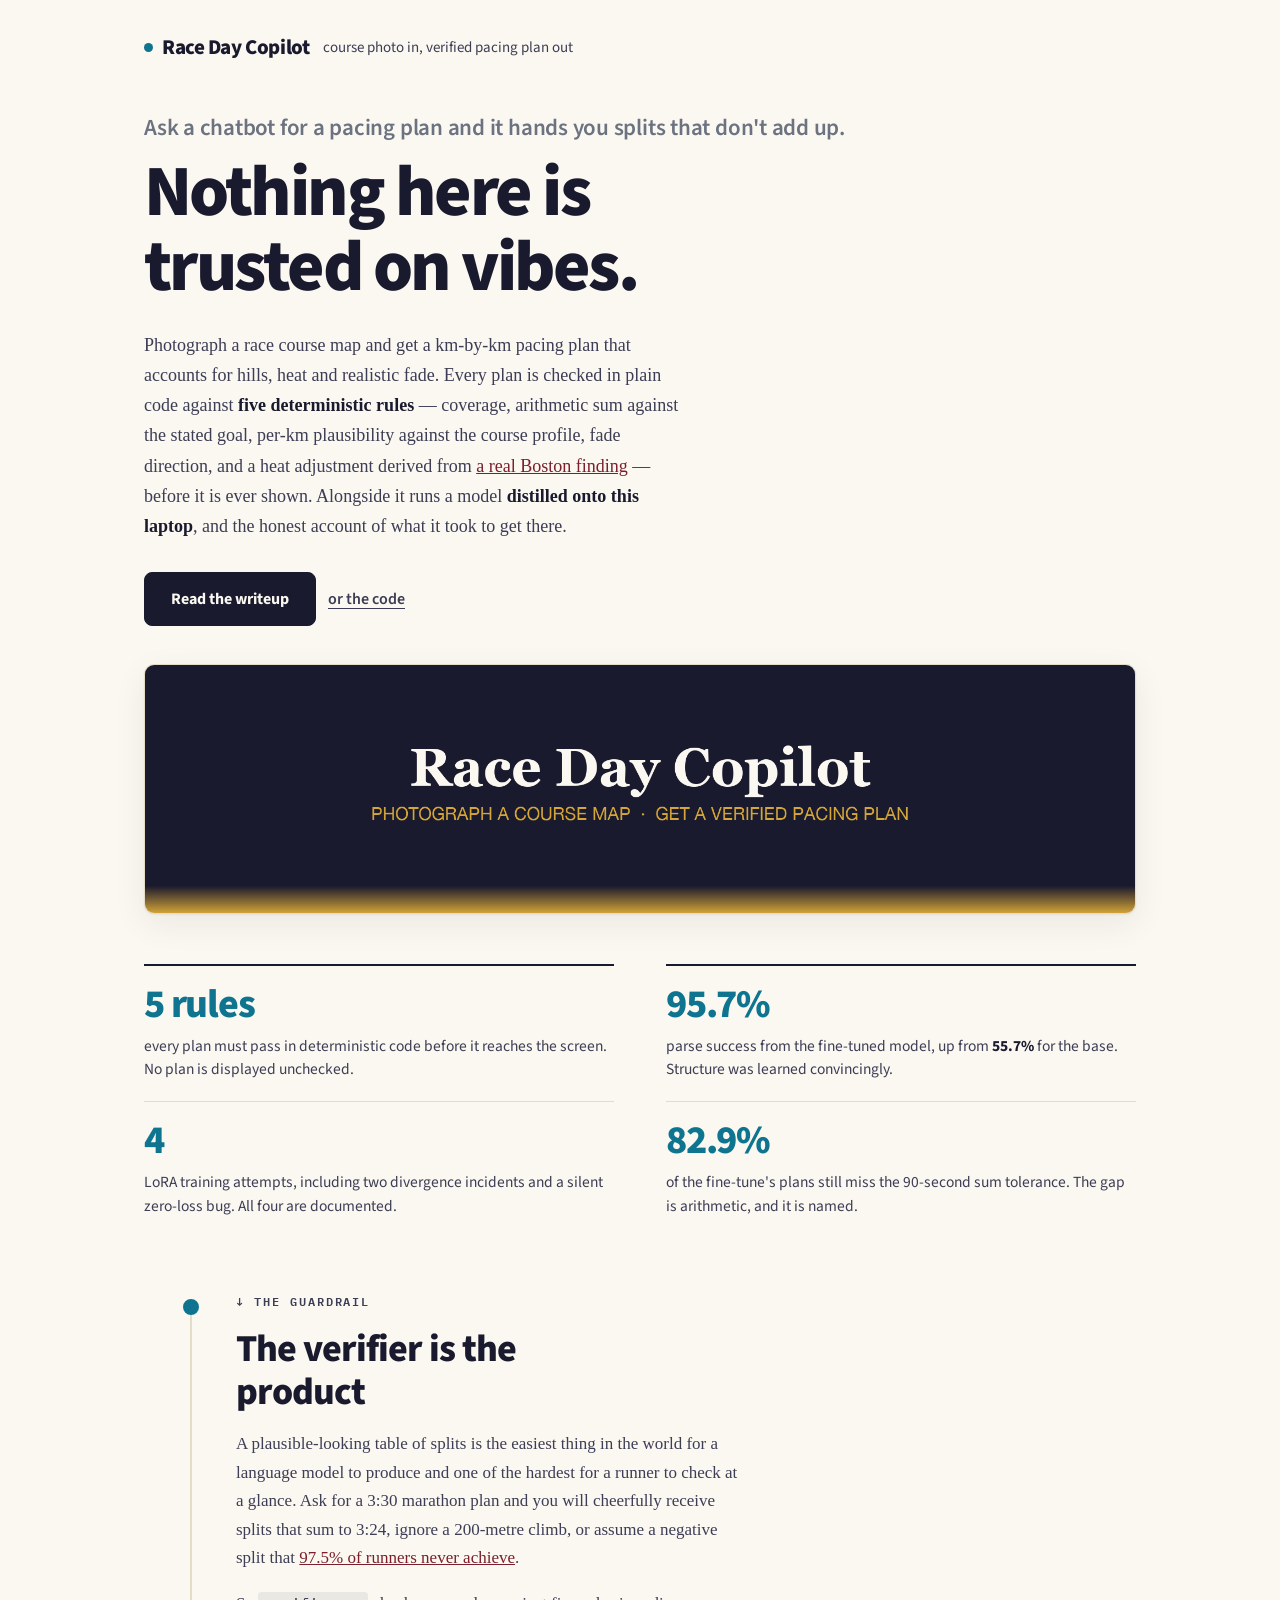
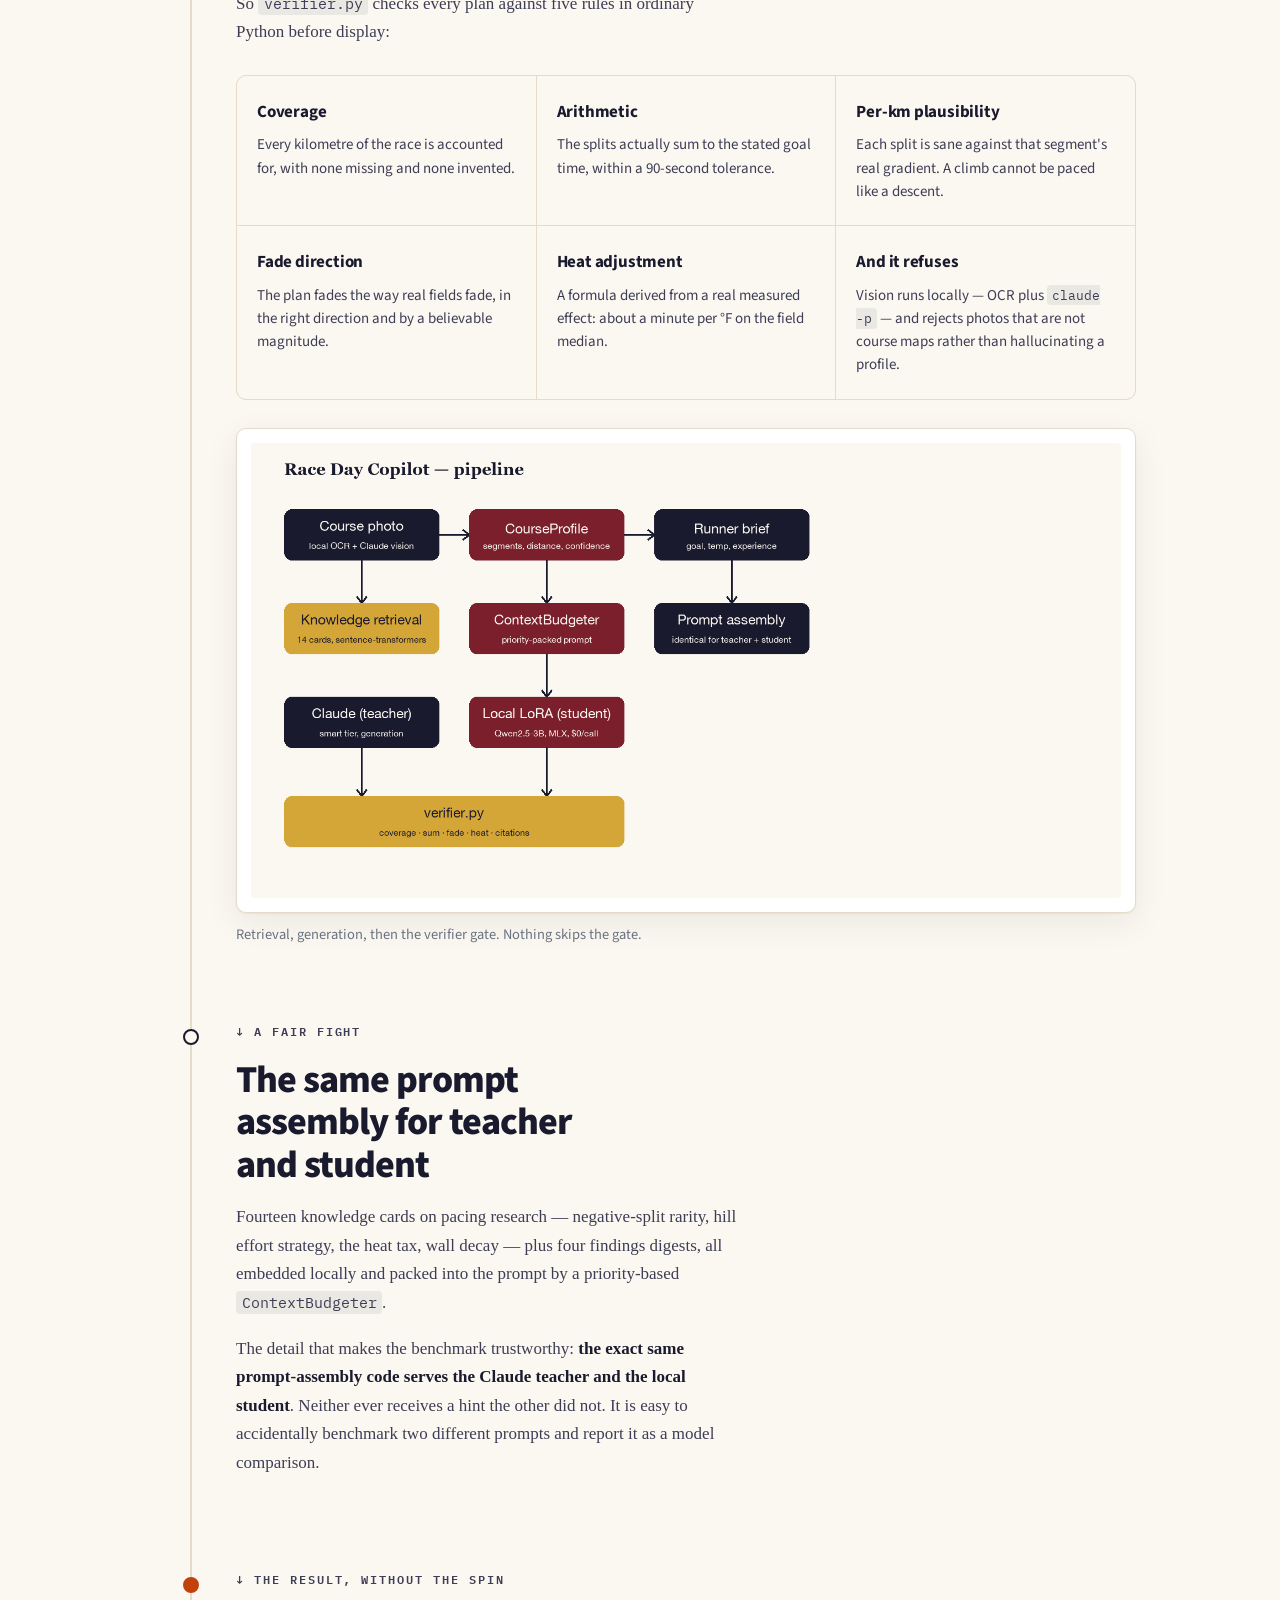
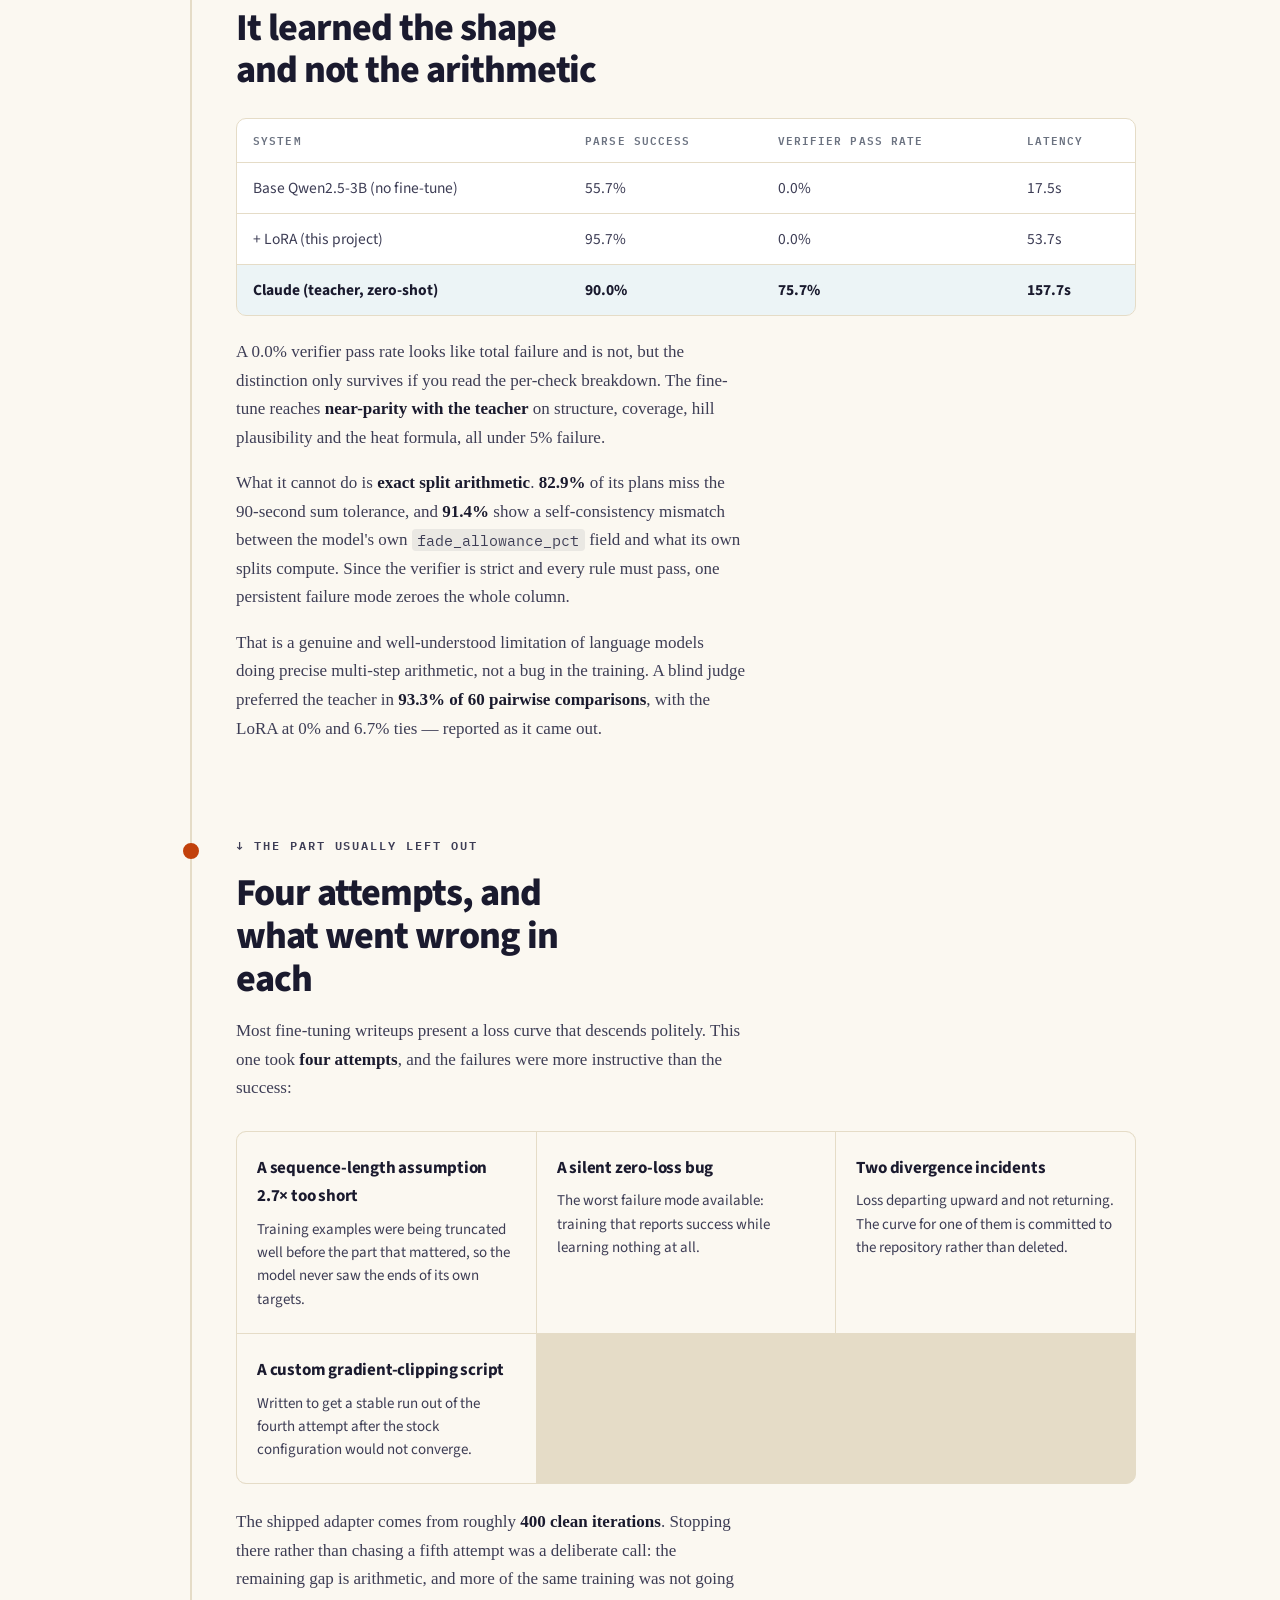
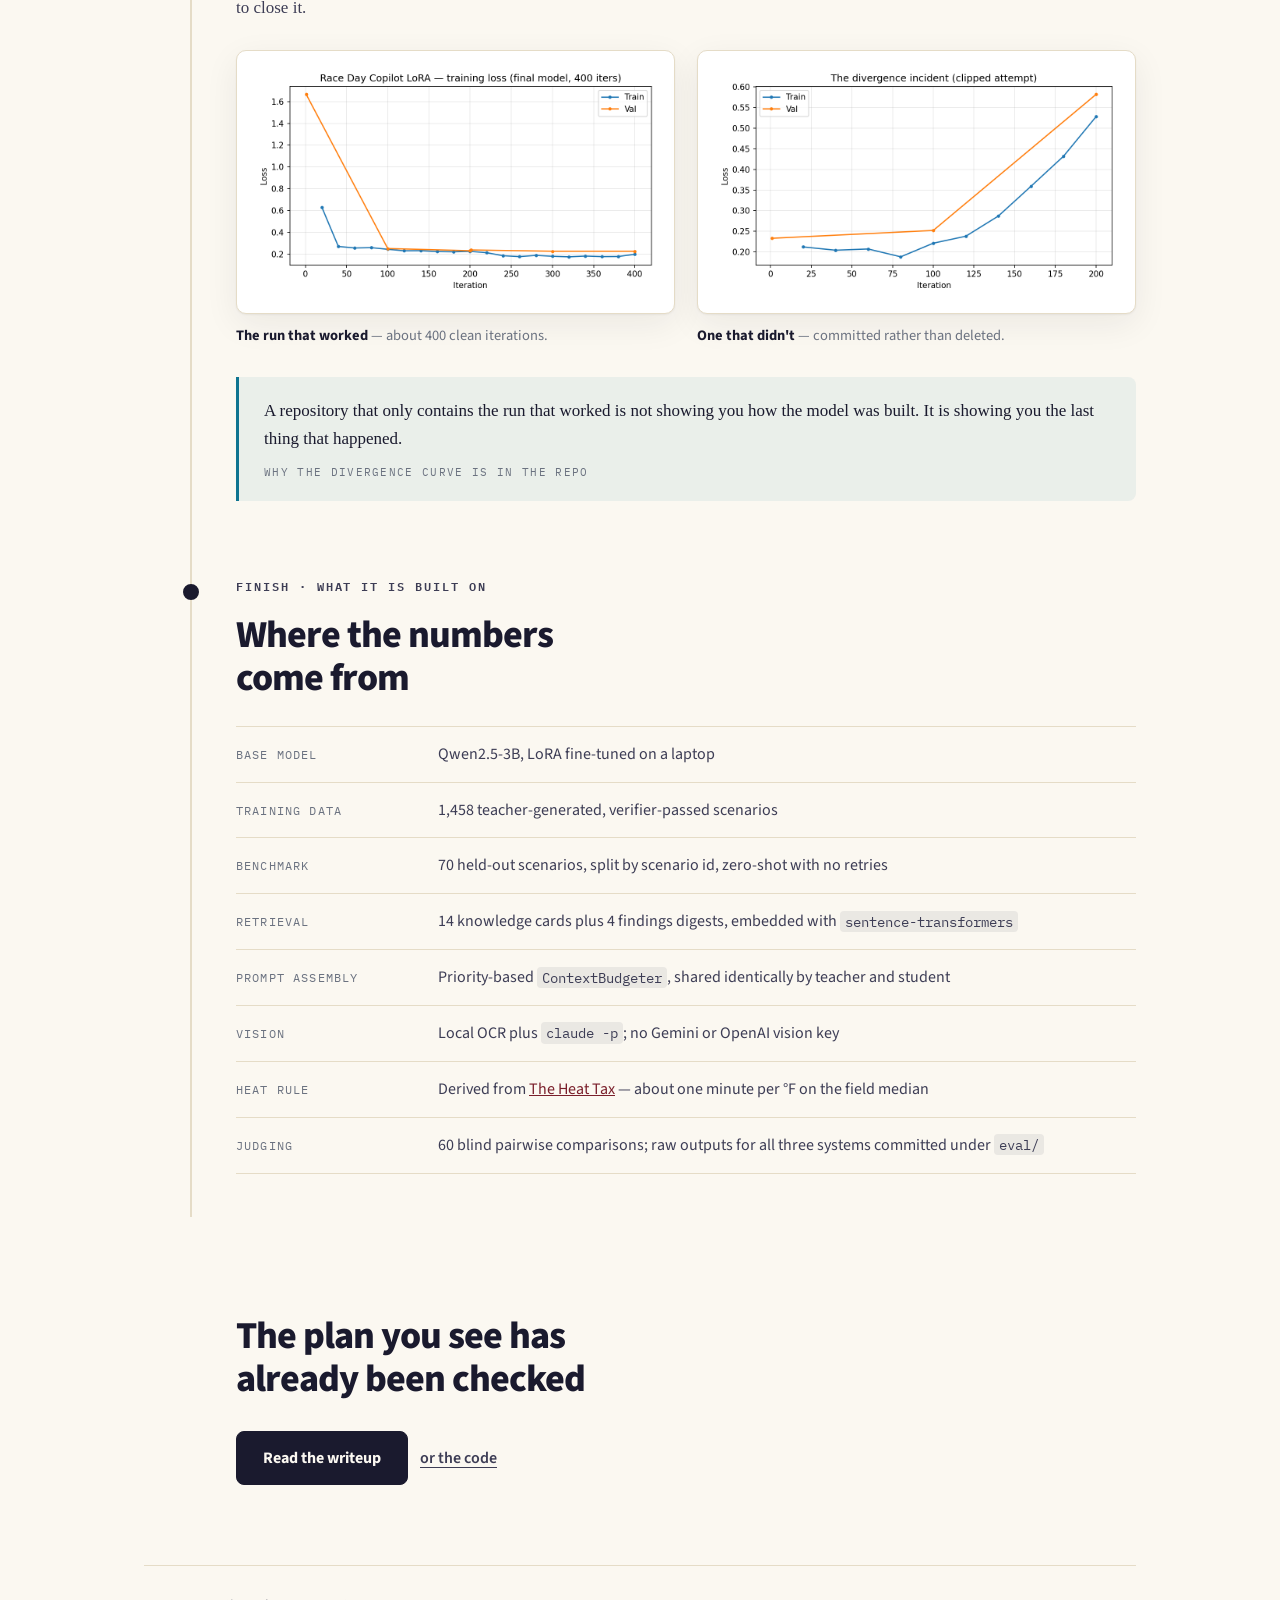
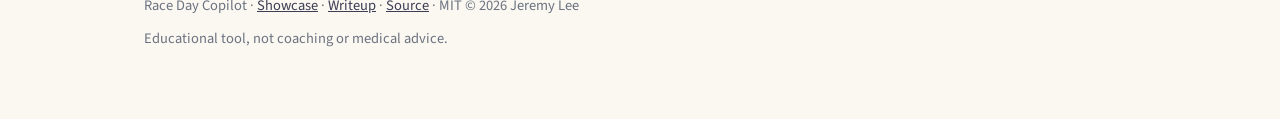
==== overview/index.html @ 54e247e4 "Fix writeup links that browsers download instead of rendering The overview page linked ../writeup.md" ====
<!doctype html>
<html lang="en">
<head>
<meta charset="utf-8" />
<meta name="viewport" content="width=device-width, initial-scale=1, viewport-fit=cover" />
<title>Race Day Copilot — a pacing plan that gets checked before you see it</title>
<meta name="description" content="Photograph a course map, get a verified km-by-km pacing plan. Five deterministic rules check every plan before it is shown. Plus a locally fine-tuned model, and an honest account of the four training attempts it took." />
<meta name="theme-color" content="#FBF8F1" />
<meta property="og:title" content="Race Day Copilot" />
<meta property="og:description" content="Every plan checked in plain code against five rules before display. And the fine-tune that took four attempts and still lost on arithmetic." />
<meta property="og:type" content="article" />
<meta property="og:url" content="https://lyhjeremy.github.io/race-day-copilot/overview/" />
<link rel="preconnect" href="https://fonts.googleapis.com" />
<link rel="preconnect" href="https://fonts.gstatic.com" crossorigin />
<link href="https://fonts.googleapis.com/css2?family=Source+Sans+3:wght@400;600;700;800&family=IBM+Plex+Mono:wght@400;600&display=swap" rel="stylesheet" />
<style>
  :root {
    --paper: #FBF8F1;
    --card: #FFFFFF;
    --plate: #FFFFFF;
    --ink: #1a1a2e;
    --ink2: #3d3d55;
    --muted: #6B7280;
    --rule: #E5DCC7;
    --accent: #0E7490;
    --accent2: #C2410C;
    --link: #7a1f2b;
    --serif: Georgia, 'Iowan Old Style', 'Times New Roman', serif;
    --sans: 'Source Sans 3', -apple-system, system-ui, sans-serif;
    --mono: 'IBM Plex Mono', ui-monospace, 'SF Mono', monospace;
    --shadow: 0 1px 2px rgba(26,26,46,.05), 0 10px 34px rgba(26,26,46,.07);
    --spine:  92px;
    --col:    min(100% - 2.6rem, 62rem);
  }
  @media (prefers-color-scheme: dark) {
    :root {
      --paper: #14141f;
      --card: #1c1c2a;
      --plate: #f7f4ec;
      --ink: #F2EFE6;
      --ink2: #C9C4B6;
      --muted: #918B7D;
      --rule: #33313f;
      --accent: #22D3EE;
      --accent2: #FB923C;
      --link: #E0899A;
      --shadow: 0 1px 2px rgba(0,0,0,.32), 0 10px 34px rgba(0,0,0,.4);
    }
  }

  * { box-sizing: border-box; }
  html { scroll-behavior: smooth; }
  body {
    margin: 0; background: var(--paper); color: var(--ink);
    font-family: var(--serif); font-size: clamp(17px, 0.55rem + 0.6vw, 19.5px);
    line-height: 1.68; -webkit-font-smoothing: antialiased; overflow-x: hidden;
  }
  img { max-width: 100%; height: auto; display: block; }
  a { color: var(--link); }
  :focus-visible { outline: 2px solid var(--accent); outline-offset: 3px; border-radius: 2px; }
  strong { font-weight: 700; color: var(--ink); }
  code { font-family: var(--mono); font-size: .86em;
         background: color-mix(in srgb, var(--ink) 7%, transparent);
         padding: .12em .38em; border-radius: 4px; }
  .wrap { width: var(--col); margin: 0 auto; }

  .eyebrow { font-family: var(--mono); font-weight: 600; font-size: 11.5px;
             letter-spacing: .17em; text-transform: uppercase; color: var(--muted);
             margin: 0 0 14px; }

  .masthead { display: flex; align-items: baseline; gap: 14px; flex-wrap: wrap; padding: 30px 0 0; }
  .logo { font-family: var(--sans); font-weight: 800; font-size: 21px;
          letter-spacing: -.02em; display: flex; align-items: center; gap: 9px; }
  .dot { width: 9px; height: 9px; border-radius: 50%; background: var(--accent); flex: none; }
  .tagline { font-size: 15px; color: var(--ink2); font-family: var(--sans); }

  .hero { padding: 44px 0 54px; }
  .kicker { font-family: var(--sans); font-size: clamp(18px, 2.1vw, 23px); font-weight: 600;
            color: var(--muted); margin: 0 0 8px; letter-spacing: -.01em; }
  .hero h1 { font-family: var(--sans); font-size: clamp(37px, 6vw, 72px); font-weight: 800;
             letter-spacing: -.035em; line-height: 1.04; margin: 0; max-width: 17ch; }
  .hero-sub { margin: 24px 0 0; font-size: 1.06em; color: var(--ink2); max-width: 60ch; }

  .cta-row { display: flex; gap: 12px; flex-wrap: wrap; margin-top: 30px; align-items: center; }
  .btn { display: inline-block; padding: 13px 26px; border-radius: 8px;
         font-family: var(--sans); font-weight: 700; font-size: 16px;
         text-decoration: none; border: 1px solid var(--ink); transition: transform .15s ease; }
  .btn:hover { transform: translateY(-1px); }
  .btn-primary { background: var(--ink); color: var(--paper); }
  .textlink { font-family: var(--sans); font-size: 16px; font-weight: 600; color: var(--ink2);
              text-decoration: underline; text-underline-offset: 4px;
              text-decoration-thickness: 1px; }
  .textlink:hover { color: var(--ink); }

  .claims { display: grid; grid-template-columns: 1fr; gap: 0 52px; margin: 50px 0 0; }
  @media (min-width: 760px) { .claims { grid-template-columns: 1fr 1fr; } }
  .claim { padding: 18px 0 20px; border-top: 1px solid var(--rule); }
  .claim:first-child, .claim:nth-child(2) { border-top: 2px solid var(--ink); }
  @media (max-width: 759px) { .claim:nth-child(2) { border-top: 1px solid var(--rule); } }
  .claim .n { font-family: var(--sans); font-weight: 800; font-size: 40px; line-height: 1.05;
              color: var(--accent); letter-spacing: -.03em; font-variant-numeric: tabular-nums; }
  .claim h3 { margin: 0 0 6px; }
  .claim p { margin: 9px 0 0; font-size: 15.5px; color: var(--ink2); line-height: 1.5;
             font-family: var(--sans); }

  .route { position: relative; padding-bottom: 30px; }
  .route::before { content: ""; position: absolute; left: calc(var(--spine) / 2); top: 8px;
                   bottom: 80px; width: 2px; background: var(--rule); }
  .stop { position: relative; padding: 0 0 76px var(--spine); }
  .stop::before { content: ""; position: absolute; left: calc(var(--spine) / 2 - 7px); top: 7px;
                  width: 16px; height: 16px; border-radius: 50%;
                  background: var(--paper); border: 2px solid var(--ink); box-sizing: border-box; }
  .stop--key::before { background: var(--accent); border-color: var(--accent); }
  .stop--warn::before { background: var(--accent2); border-color: var(--accent2); }
  .stop--end::before { background: var(--ink); }

  h2 { font-family: var(--sans); font-size: clamp(27px, 3.7vw, 38px); font-weight: 800;
       letter-spacing: -.027em; line-height: 1.13; margin: 12px 0 16px; max-width: 19ch; }
  h3 { font-family: var(--sans); font-size: 17px; font-weight: 700; margin: 0 0 7px;
       letter-spacing: -.012em; }
  .stop p { margin: 0 0 17px; max-width: 60ch; color: var(--ink2); }

  .bignum { font-family: var(--sans); font-weight: 800; font-size: clamp(74px, 10vw, 128px);
            line-height: .86; letter-spacing: -.05em; margin: 6px 0 4px; color: var(--accent);
            font-variant-numeric: tabular-nums; }
  .bignum-note { font-family: var(--sans); font-size: 16px; color: var(--muted); margin: 0 0 20px; }

  /* A white-background chart would glow in dark mode; the plate makes it read
     as a deliberately printed page instead. */
  figure { margin: 28px 0 0; }
  .plate { background: var(--plate); border: 1px solid var(--rule); border-radius: 10px;
           padding: 14px; box-shadow: var(--shadow); overflow: hidden; }
  .plate img { border-radius: 4px; }
  .plate--flush { padding: 0; }
  .shot { border-radius: 10px; border: 1px solid var(--rule); box-shadow: var(--shadow);
          overflow: hidden; background: var(--card); }
  /* min() so the cap never exceeds the column on a phone */
  .shot--narrow { max-width: min(430px, 100%); }
  figcaption { margin-top: 11px; font-family: var(--sans); font-size: 14.5px;
               color: var(--muted); line-height: 1.5; }
  .panels { display: grid; grid-template-columns: repeat(auto-fit, minmax(258px, 1fr));
            gap: 22px; margin-top: 28px; }
  .panels figure { margin: 0; }

  .pull { margin: 30px 0 0; padding: 20px 25px; border-left: 3px solid var(--accent);
          background: color-mix(in srgb, var(--accent) 7%, transparent);
          border-radius: 0 8px 8px 0; }
  .pull p { margin: 0 0 9px; color: var(--ink); max-width: none; }
  .pull p:last-of-type { margin: 0; }
  .pull .who { font-family: var(--mono); font-size: 11px; letter-spacing: .12em;
               text-transform: uppercase; color: var(--muted); display: block; margin-top: 9px; }

  .grid { display: grid; grid-template-columns: repeat(auto-fit, minmax(238px, 1fr));
          gap: 1px; margin-top: 28px; background: var(--rule);
          border: 1px solid var(--rule); border-radius: 10px; overflow: hidden; }
  .cell { background: var(--paper); padding: 22px 20px; }
  .cell p { font-size: 15px; margin: 0; color: var(--ink2); max-width: none;
            line-height: 1.55; font-family: var(--sans); }

  /* results tables: scroll inside their own box, never the page */
  .tablewrap { margin-top: 26px; overflow-x: auto; border: 1px solid var(--rule);
               border-radius: 10px; background: var(--card); }
  table { border-collapse: collapse; width: 100%; min-width: 480px;
          font-family: var(--sans); font-size: 15.5px; }
  th, td { padding: 12px 16px; text-align: left; border-bottom: 1px solid var(--rule); }
  th { font-family: var(--mono); font-size: 11px; letter-spacing: .1em;
       text-transform: uppercase; color: var(--muted); font-weight: 600; }
  td { color: var(--ink2); font-variant-numeric: tabular-nums; }
  tr:last-child td { border-bottom: 0; }
  .win td { color: var(--ink); font-weight: 700;
            background: color-mix(in srgb, var(--accent) 8%, transparent); }

  /* real terminal output, quoted verbatim */
  .term { margin-top: 26px; background: #14141f; color: #e6e3da; border-radius: 10px;
          padding: 18px 20px; overflow-x: auto; box-shadow: var(--shadow);
          border: 1px solid #2a2a3a; }
  .term pre { margin: 0; font-family: var(--mono); font-size: 13px; line-height: 1.62;
              white-space: pre; }
  .term .c { color: #9aa08f; }
  .term .g { color: #7fd18f; }
  .term .y { color: #E3BC5E; }

  .specs { margin-top: 26px; border-top: 1px solid var(--rule); }
  .spec { display: grid; grid-template-columns: 1fr; gap: 2px;
          padding: 14px 0; border-bottom: 1px solid var(--rule); }
  @media (min-width: 700px) { .spec { grid-template-columns: 178px 1fr; gap: 24px; } }
  .spec dt { font-family: var(--mono); font-size: 11.5px; letter-spacing: .1em;
             text-transform: uppercase; color: var(--muted); padding-top: 4px; }
  .spec dd { margin: 0; font-size: 16px; color: var(--ink2); font-family: var(--sans); }

  .close { padding: 6px 0 80px var(--spine); position: relative; }
  .close h2 { max-width: 20ch; }
  footer { border-top: 1px solid var(--rule); padding: 28px 0 60px;
           font-family: var(--sans); font-size: 14.5px; color: var(--muted); }
  footer a { color: var(--ink2); }
  footer p { margin: 0 0 8px; }

  @media (max-width: 640px) {
    :root { --spine: 38px; }
    .hero { padding: 36px 0 46px; }
    .stop { padding-bottom: 58px; }
    .plate { padding: 9px; }
    .term { padding: 14px 14px; }
    .term pre { font-size: 11.5px; }
  }
  @media (prefers-reduced-motion: reduce) {
    html { scroll-behavior: auto; }
    .btn { transition: none; }
  }

</style>
</head>
<body>
<div class="wrap">
  <header class="masthead">
    <div class="logo"><span class="dot" aria-hidden="true"></span>Race Day Copilot</div>
    <div class="tagline">course photo in, verified pacing plan out</div>
  </header>

  <section class="hero">
    <p class="kicker">Ask a chatbot for a pacing plan and it hands you splits that don't add up.</p>
    <h1>Nothing here is trusted on vibes.</h1>

    <p class="hero-sub">
      Photograph a race course map and get a km-by-km pacing plan that accounts for
      hills, heat and realistic fade. Every plan is checked in plain code against
      <strong>five deterministic rules</strong> — coverage, arithmetic sum against
      the stated goal, per-km plausibility against the course profile, fade
      direction, and a heat adjustment derived from
      <a href="https://lyhjeremy.github.io/marathon-heat-tax/">a real Boston finding</a> —
      before it is ever shown. Alongside it runs a model
      <strong>distilled onto this laptop</strong>, and the honest account of what
      it took to get there.
    </p>

    <div class="cta-row">
      <a class="btn btn-primary" href="https://github.com/lyhjeremy/race-day-copilot/blob/main/writeup.md">Read the writeup</a>
      <a class="textlink" href="https://github.com/lyhjeremy/race-day-copilot">or the code</a>
    </div>

    <figure style="margin-top:38px">
      <img class="shot" src="../assets/banner.png"
        alt="Race Day Copilot banner artwork." />
    </figure>

    <div class="claims">
      <div class="claim">
        <div class="n">5 rules</div>
        <p>every plan must pass in deterministic code before it reaches the
           screen. No plan is displayed unchecked.</p>
      </div>
      <div class="claim">
        <div class="n">95.7%</div>
        <p>parse success from the fine-tuned model, up from <strong>55.7%</strong>
           for the base. Structure was learned convincingly.</p>
      </div>
      <div class="claim">
        <div class="n">4</div>
        <p>LoRA training attempts, including two divergence incidents and a silent
           zero-loss bug. All four are documented.</p>
      </div>
      <div class="claim">
        <div class="n">82.9%</div>
        <p>of the fine-tune's plans still miss the 90-second sum tolerance. The
           gap is arithmetic, and it is named.</p>
      </div>
    </div>
  </section>
</div>

<div class="wrap">
<div class="route">

  <section class="stop stop--key">
    <p class="eyebrow">↓ the guardrail</p>
    <h2>The verifier is the product</h2>
    <p>
      A plausible-looking table of splits is the easiest thing in the world for a
      language model to produce and one of the hardest for a runner to check at a
      glance. Ask for a 3:30 marathon plan and you will cheerfully receive splits
      that sum to 3:24, ignore a 200-metre climb, or assume a negative split that
      <a href="https://lyhjeremy.github.io/marathon-negative-split-myth/">97.5% of runners never achieve</a>.
    </p>
    <p>
      So <code>verifier.py</code> checks every plan against five rules in ordinary
      Python before display:
    </p>
    <div class="grid">
      <div class="cell">
        <h3>Coverage</h3>
        <p>Every kilometre of the race is accounted for, with none missing and none
           invented.</p>
      </div>
      <div class="cell">
        <h3>Arithmetic</h3>
        <p>The splits actually sum to the stated goal time, within a 90-second
           tolerance.</p>
      </div>
      <div class="cell">
        <h3>Per-km plausibility</h3>
        <p>Each split is sane against that segment's real gradient. A climb cannot
           be paced like a descent.</p>
      </div>
      <div class="cell">
        <h3>Fade direction</h3>
        <p>The plan fades the way real fields fade, in the right direction and by a
           believable magnitude.</p>
      </div>
      <div class="cell">
        <h3>Heat adjustment</h3>
        <p>A formula derived from a real measured effect: about a minute per °F on
           the field median.</p>
      </div>
      <div class="cell">
        <h3>And it refuses</h3>
        <p>Vision runs locally — OCR plus <code>claude -p</code> — and rejects
           photos that are not course maps rather than hallucinating a profile.</p>
      </div>
    </div>
    <figure>
      <div class="plate">
        <img src="../assets/architecture.png" loading="lazy"
          alt="Race Day Copilot pipeline diagram: course photo into local OCR and structured extraction, then retrieval over knowledge cards with a context budgeter, then generation, then the five-rule verifier before display." />
      </div>
      <figcaption>Retrieval, generation, then the verifier gate. Nothing skips the gate.</figcaption>
    </figure>
  </section>

  <section class="stop">
    <p class="eyebrow">↓ a fair fight</p>
    <h2>The same prompt assembly for teacher and student</h2>
    <p>
      Fourteen knowledge cards on pacing research — negative-split rarity, hill
      effort strategy, the heat tax, wall decay — plus four findings digests, all
      embedded locally and packed into the prompt by a priority-based
      <code>ContextBudgeter</code>.
    </p>
    <p>
      The detail that makes the benchmark trustworthy: <strong>the exact same
      prompt-assembly code serves the Claude teacher and the local student</strong>.
      Neither ever receives a hint the other did not. It is easy to accidentally
      benchmark two different prompts and report it as a model comparison.
    </p>
  </section>

  <section class="stop stop--warn">
    <p class="eyebrow">↓ the result, without the spin</p>
    <h2>It learned the shape and not the arithmetic</h2>
    <div class="tablewrap">
      <table>
        <thead>
          <tr><th>System</th><th>Parse success</th><th>Verifier pass rate</th><th>Latency</th></tr>
        </thead>
        <tbody>
          <tr><td>Base Qwen2.5-3B (no fine-tune)</td><td>55.7%</td><td>0.0%</td><td>17.5s</td></tr>
          <tr><td>+ LoRA (this project)</td><td>95.7%</td><td>0.0%</td><td>53.7s</td></tr>
          <tr class="win"><td>Claude (teacher, zero-shot)</td><td>90.0%</td><td>75.7%</td><td>157.7s</td></tr>
        </tbody>
      </table>
    </div>
    <p style="margin-top:22px">
      A 0.0% verifier pass rate looks like total failure and is not, but the
      distinction only survives if you read the per-check breakdown. The fine-tune
      reaches <strong>near-parity with the teacher</strong> on structure, coverage,
      hill plausibility and the heat formula, all under 5% failure.
    </p>
    <p>
      What it cannot do is <strong>exact split arithmetic</strong>.
      <strong>82.9%</strong> of its plans miss the 90-second sum tolerance, and
      <strong>91.4%</strong> show a self-consistency mismatch between the model's
      own <code>fade_allowance_pct</code> field and what its own splits compute.
      Since the verifier is strict and every rule must pass, one persistent failure
      mode zeroes the whole column.
    </p>
    <p>
      That is a genuine and well-understood limitation of language models doing
      precise multi-step arithmetic, not a bug in the training. A blind judge
      preferred the teacher in <strong>93.3% of 60 pairwise comparisons</strong>,
      with the LoRA at 0% and 6.7% ties — reported as it came out.
    </p>
  </section>

  <section class="stop stop--warn">
    <p class="eyebrow">↓ the part usually left out</p>
    <h2>Four attempts, and what went wrong in each</h2>
    <p>
      Most fine-tuning writeups present a loss curve that descends politely. This
      one took <strong>four attempts</strong>, and the failures were more
      instructive than the success:
    </p>
    <div class="grid">
      <div class="cell">
        <h3>A sequence-length assumption 2.7× too short</h3>
        <p>Training examples were being truncated well before the part that
           mattered, so the model never saw the ends of its own targets.</p>
      </div>
      <div class="cell">
        <h3>A silent zero-loss bug</h3>
        <p>The worst failure mode available: training that reports success while
           learning nothing at all.</p>
      </div>
      <div class="cell">
        <h3>Two divergence incidents</h3>
        <p>Loss departing upward and not returning. The curve for one of them is
           committed to the repository rather than deleted.</p>
      </div>
      <div class="cell">
        <h3>A custom gradient-clipping script</h3>
        <p>Written to get a stable run out of the fourth attempt after the stock
           configuration would not converge.</p>
      </div>
    </div>
    <p style="margin-top:24px">
      The shipped adapter comes from roughly <strong>400 clean iterations</strong>.
      Stopping there rather than chasing a fifth attempt was a deliberate call: the
      remaining gap is arithmetic, and more of the same training was not going to
      close it.
    </p>
    <div class="panels">
      <figure>
        <div class="plate">
          <img src="../eval/loss_curve.png" loading="lazy"
            alt="Training loss curve for the successful fourth LoRA attempt, descending and stabilising over roughly 400 iterations." />
        </div>
        <figcaption><strong>The run that worked</strong> — about 400 clean iterations.</figcaption>
      </figure>
      <figure>
        <div class="plate">
          <img src="../eval/loss_curve_divergence_incident.png" loading="lazy"
            alt="Loss curve from a divergence incident, showing training loss climbing away instead of converging." />
        </div>
        <figcaption><strong>One that didn't</strong> — committed rather than deleted.</figcaption>
      </figure>
    </div>
    <div class="pull">
      <p>A repository that only contains the run that worked is not showing you how
         the model was built. It is showing you the last thing that happened.</p>
      <span class="who">Why the divergence curve is in the repo</span>
    </div>
  </section>

  <section class="stop stop--end">
    <p class="eyebrow">Finish · what it is built on</p>
    <h2>Where the numbers come from</h2>
    <dl class="specs">
      <div class="spec"><dt>Base model</dt><dd>Qwen2.5-3B, LoRA fine-tuned on a laptop</dd></div>
      <div class="spec"><dt>Training data</dt><dd>1,458 teacher-generated, verifier-passed scenarios</dd></div>
      <div class="spec"><dt>Benchmark</dt><dd>70 held-out scenarios, split by scenario id, zero-shot with no retries</dd></div>
      <div class="spec"><dt>Retrieval</dt><dd>14 knowledge cards plus 4 findings digests, embedded with <code>sentence-transformers</code></dd></div>
      <div class="spec"><dt>Prompt assembly</dt><dd>Priority-based <code>ContextBudgeter</code>, shared identically by teacher and student</dd></div>
      <div class="spec"><dt>Vision</dt><dd>Local OCR plus <code>claude -p</code>; no Gemini or OpenAI vision key</dd></div>
      <div class="spec"><dt>Heat rule</dt><dd>Derived from <a href="https://lyhjeremy.github.io/marathon-heat-tax/">The Heat Tax</a> — about one minute per °F on the field median</dd></div>
      <div class="spec"><dt>Judging</dt><dd>60 blind pairwise comparisons; raw outputs for all three systems committed under <code>eval/</code></dd></div>
    </dl>
  </section>

</div>
</div>

<div class="wrap">
  <section class="close">
    <h2>The plan you see has already been checked</h2>
    <div class="cta-row">
      <a class="btn btn-primary" href="https://github.com/lyhjeremy/race-day-copilot/blob/main/writeup.md">Read the writeup</a>
      <a class="textlink" href="https://github.com/lyhjeremy/race-day-copilot">or the code</a>
    </div>
  </section>

  <footer>
    <p>
      Race Day Copilot ·
      <a href="../">Showcase</a> ·
      <a href="https://github.com/lyhjeremy/race-day-copilot/blob/main/writeup.md">Writeup</a> ·
      <a href="https://github.com/lyhjeremy/race-day-copilot">Source</a> ·
      MIT © 2026 Jeremy Lee
    </p>
    <p>Educational tool, not coaching or medical advice.</p>
  </footer>
</div>
</body>
</html>
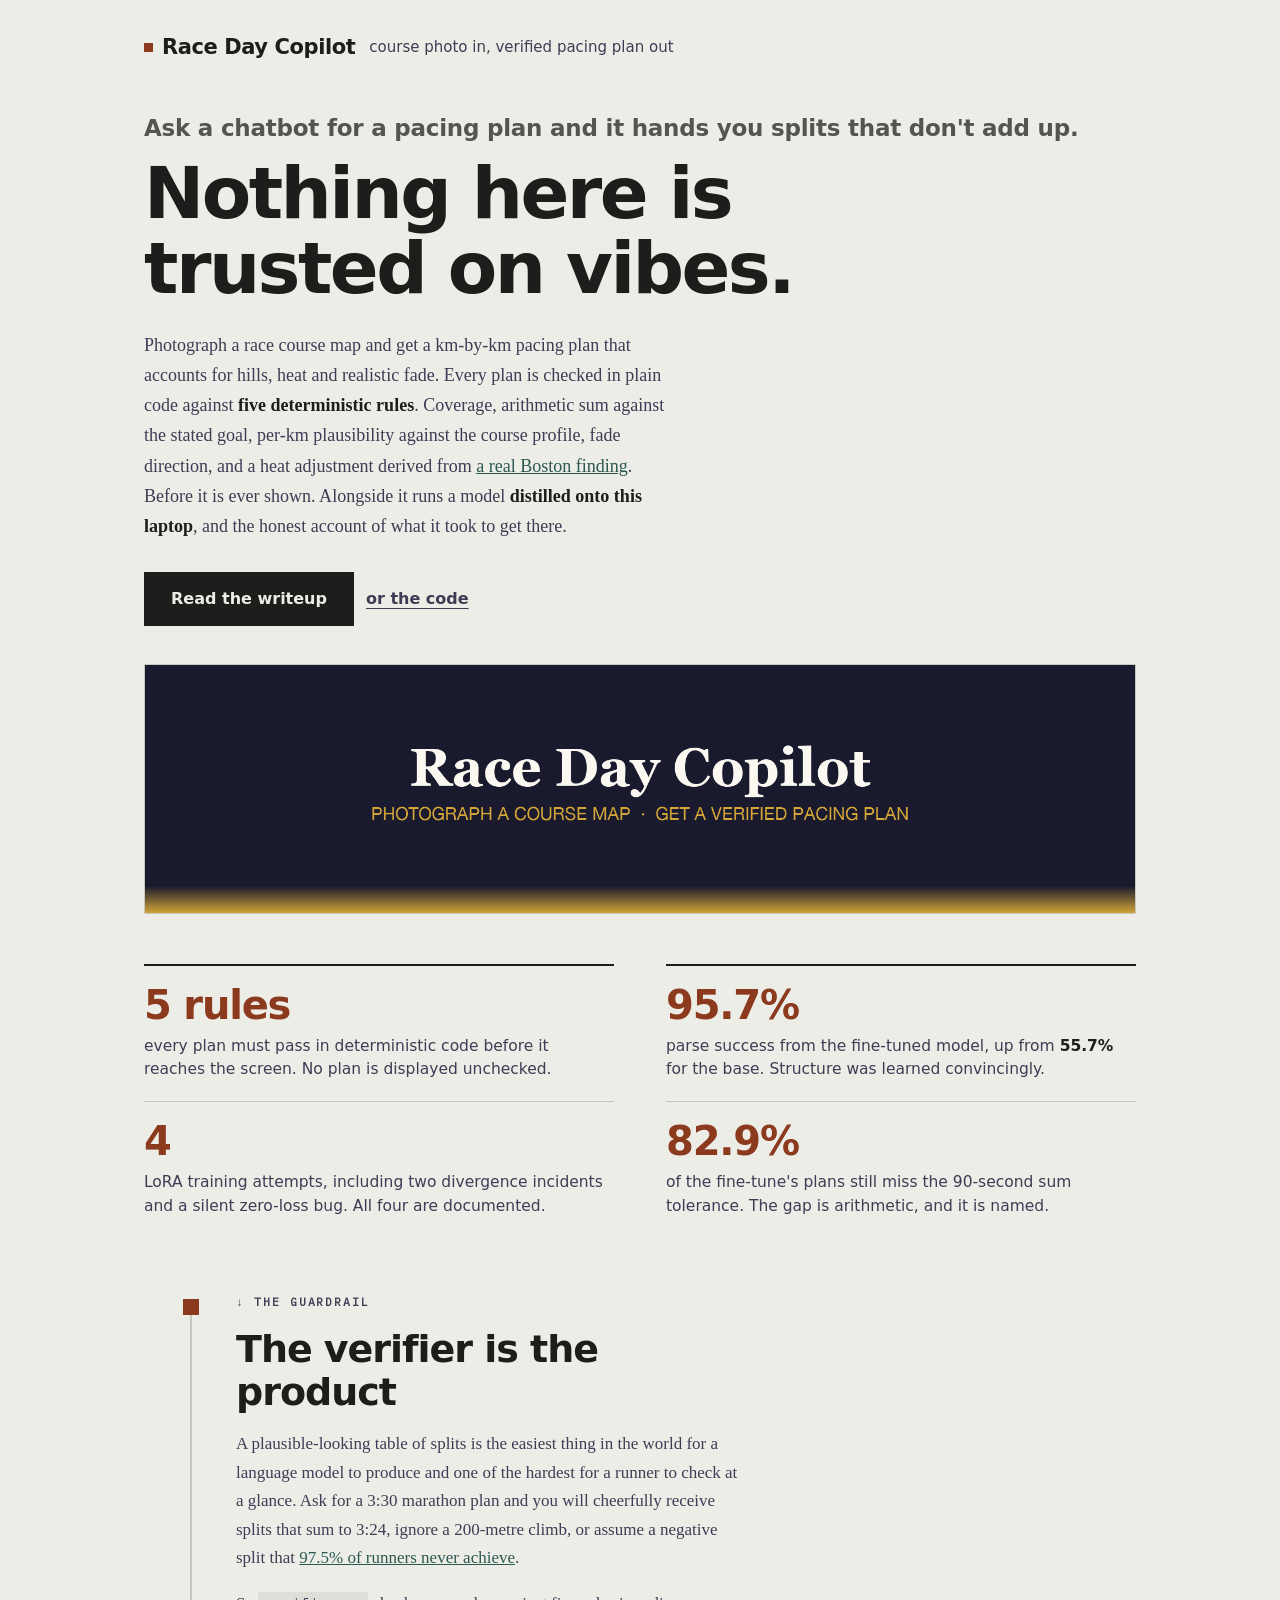
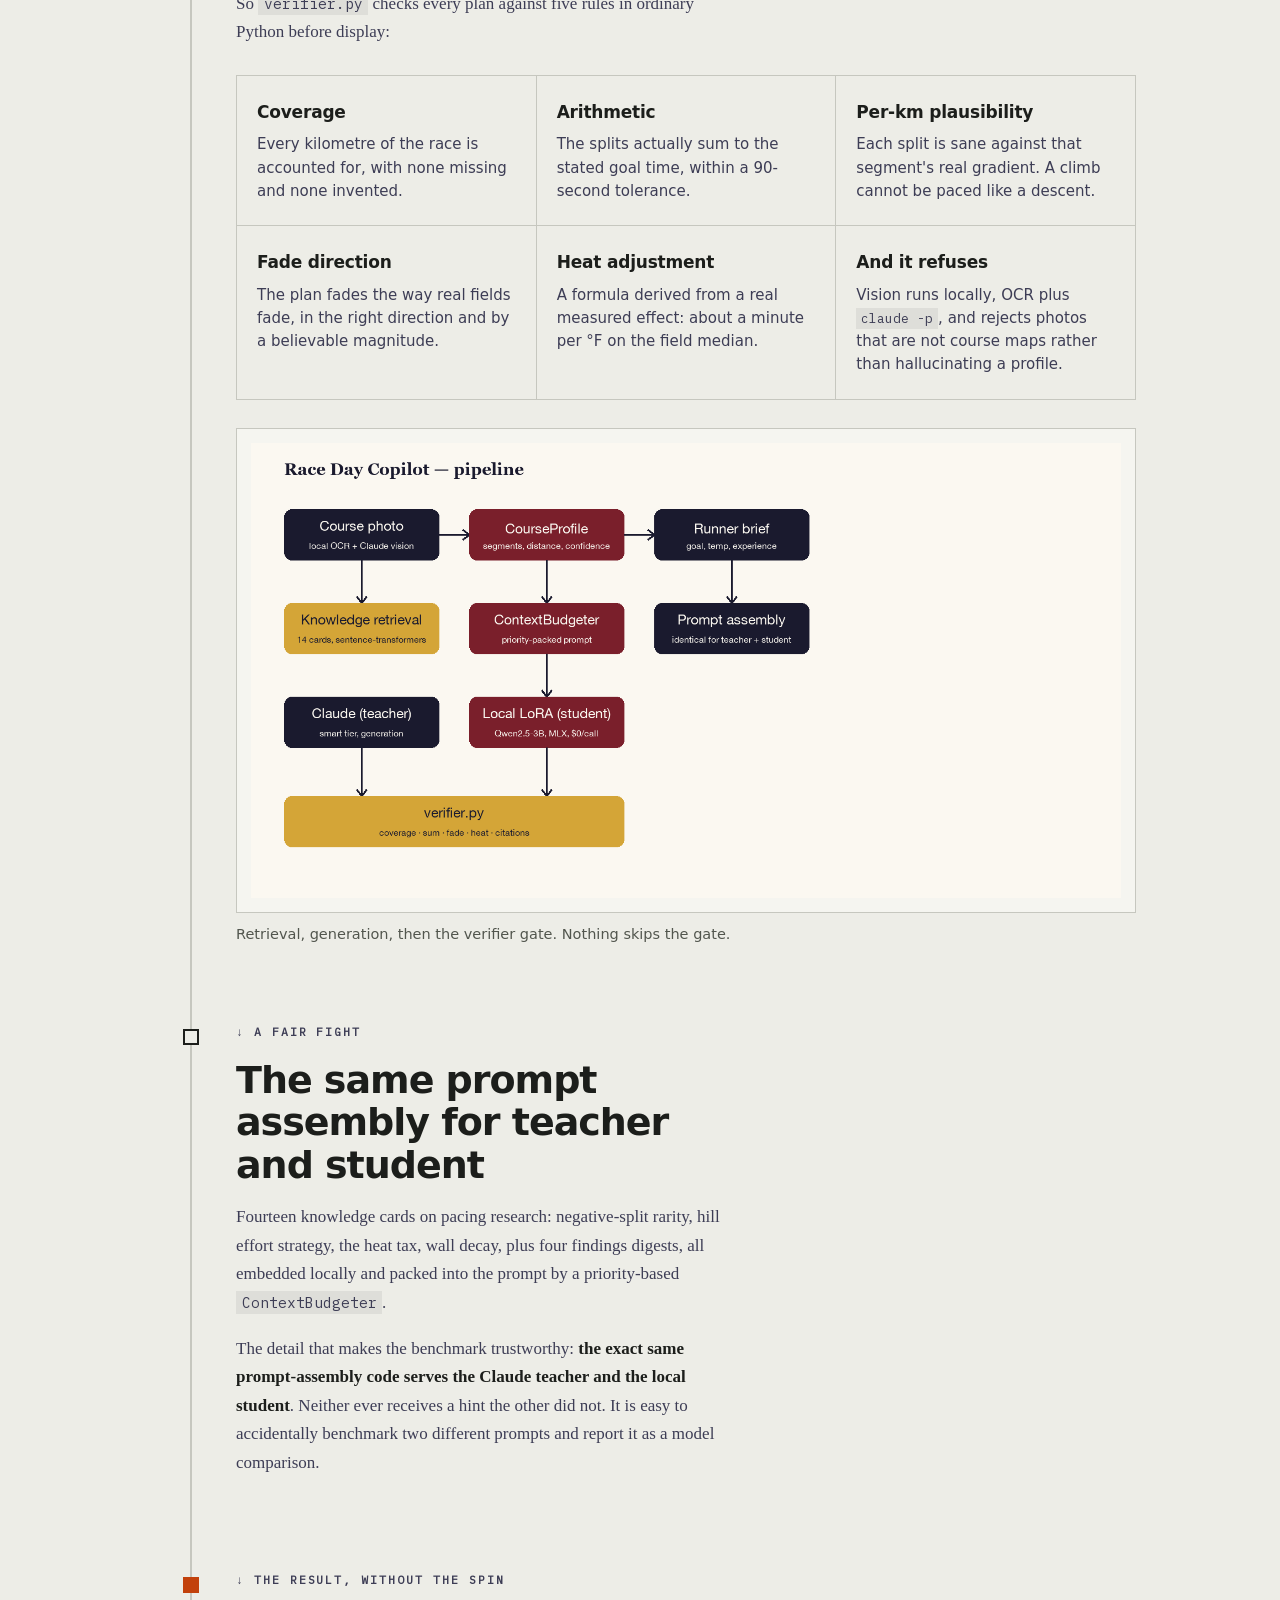
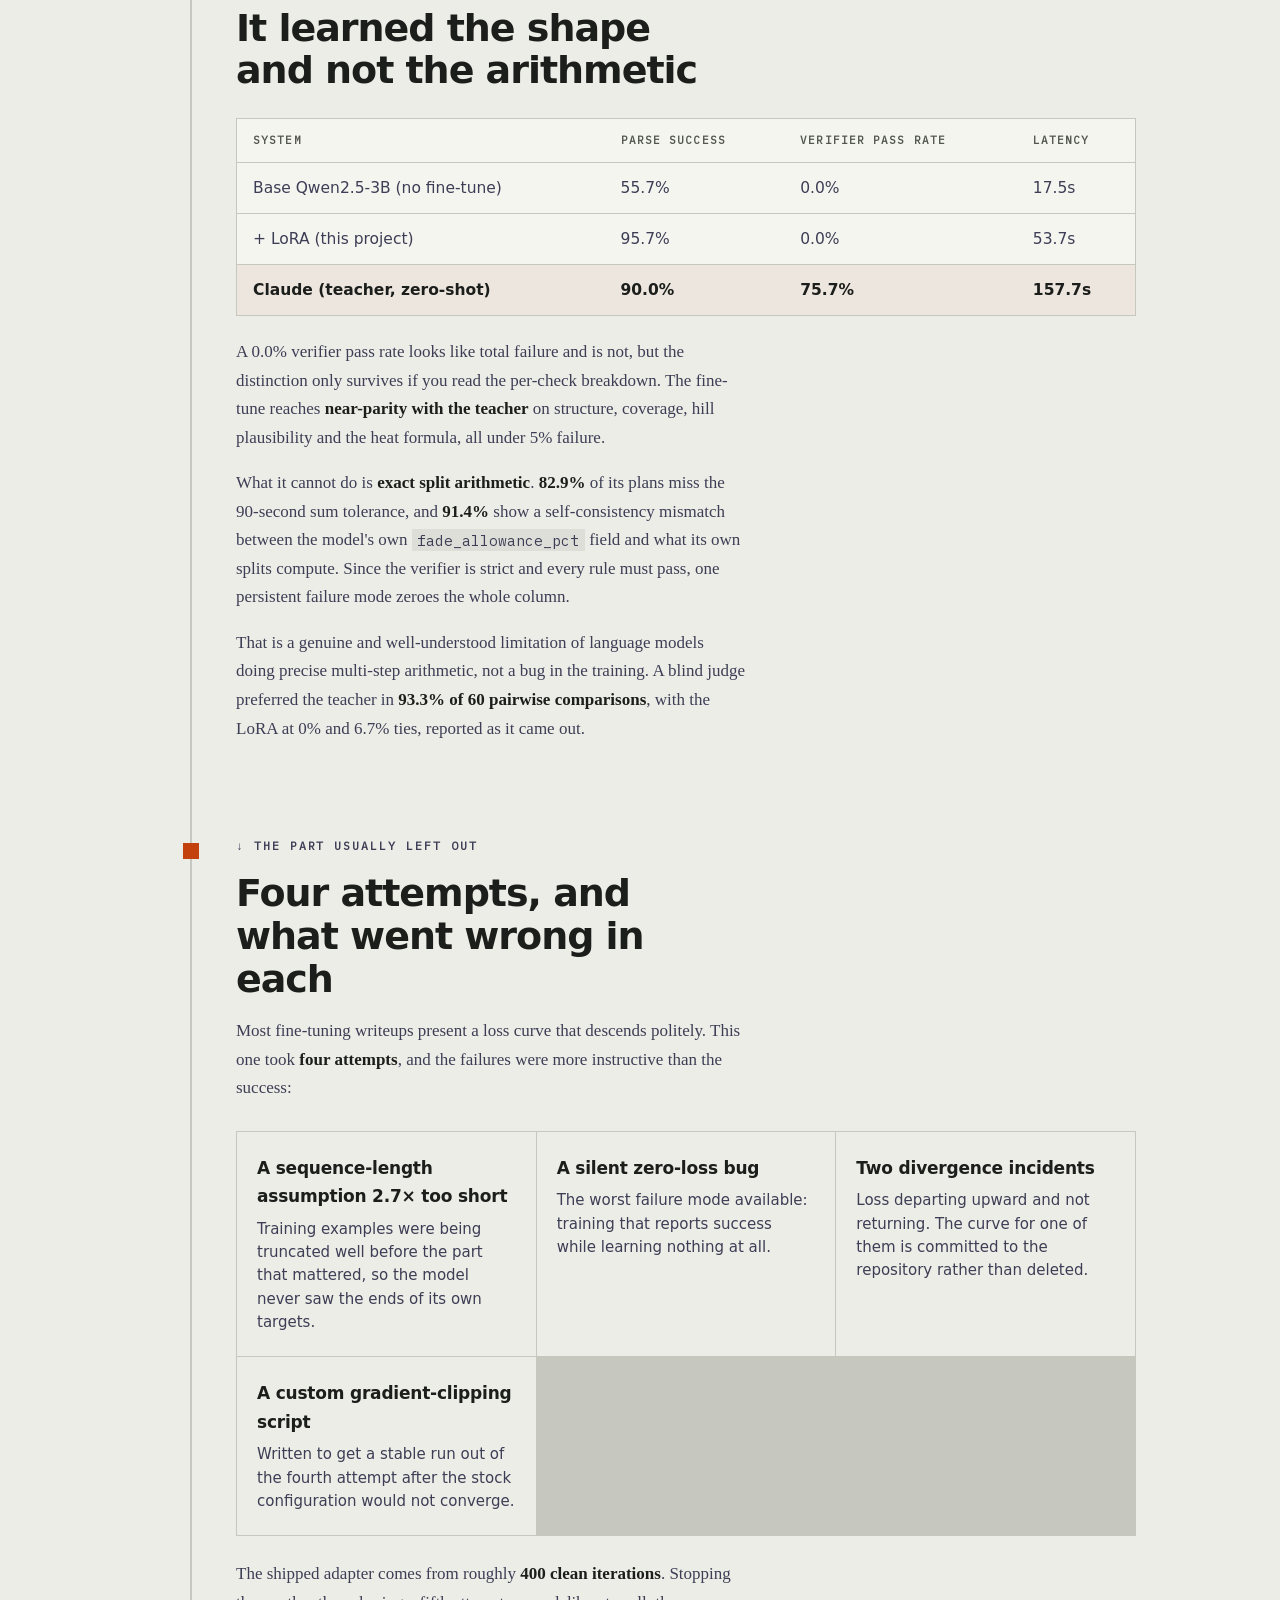
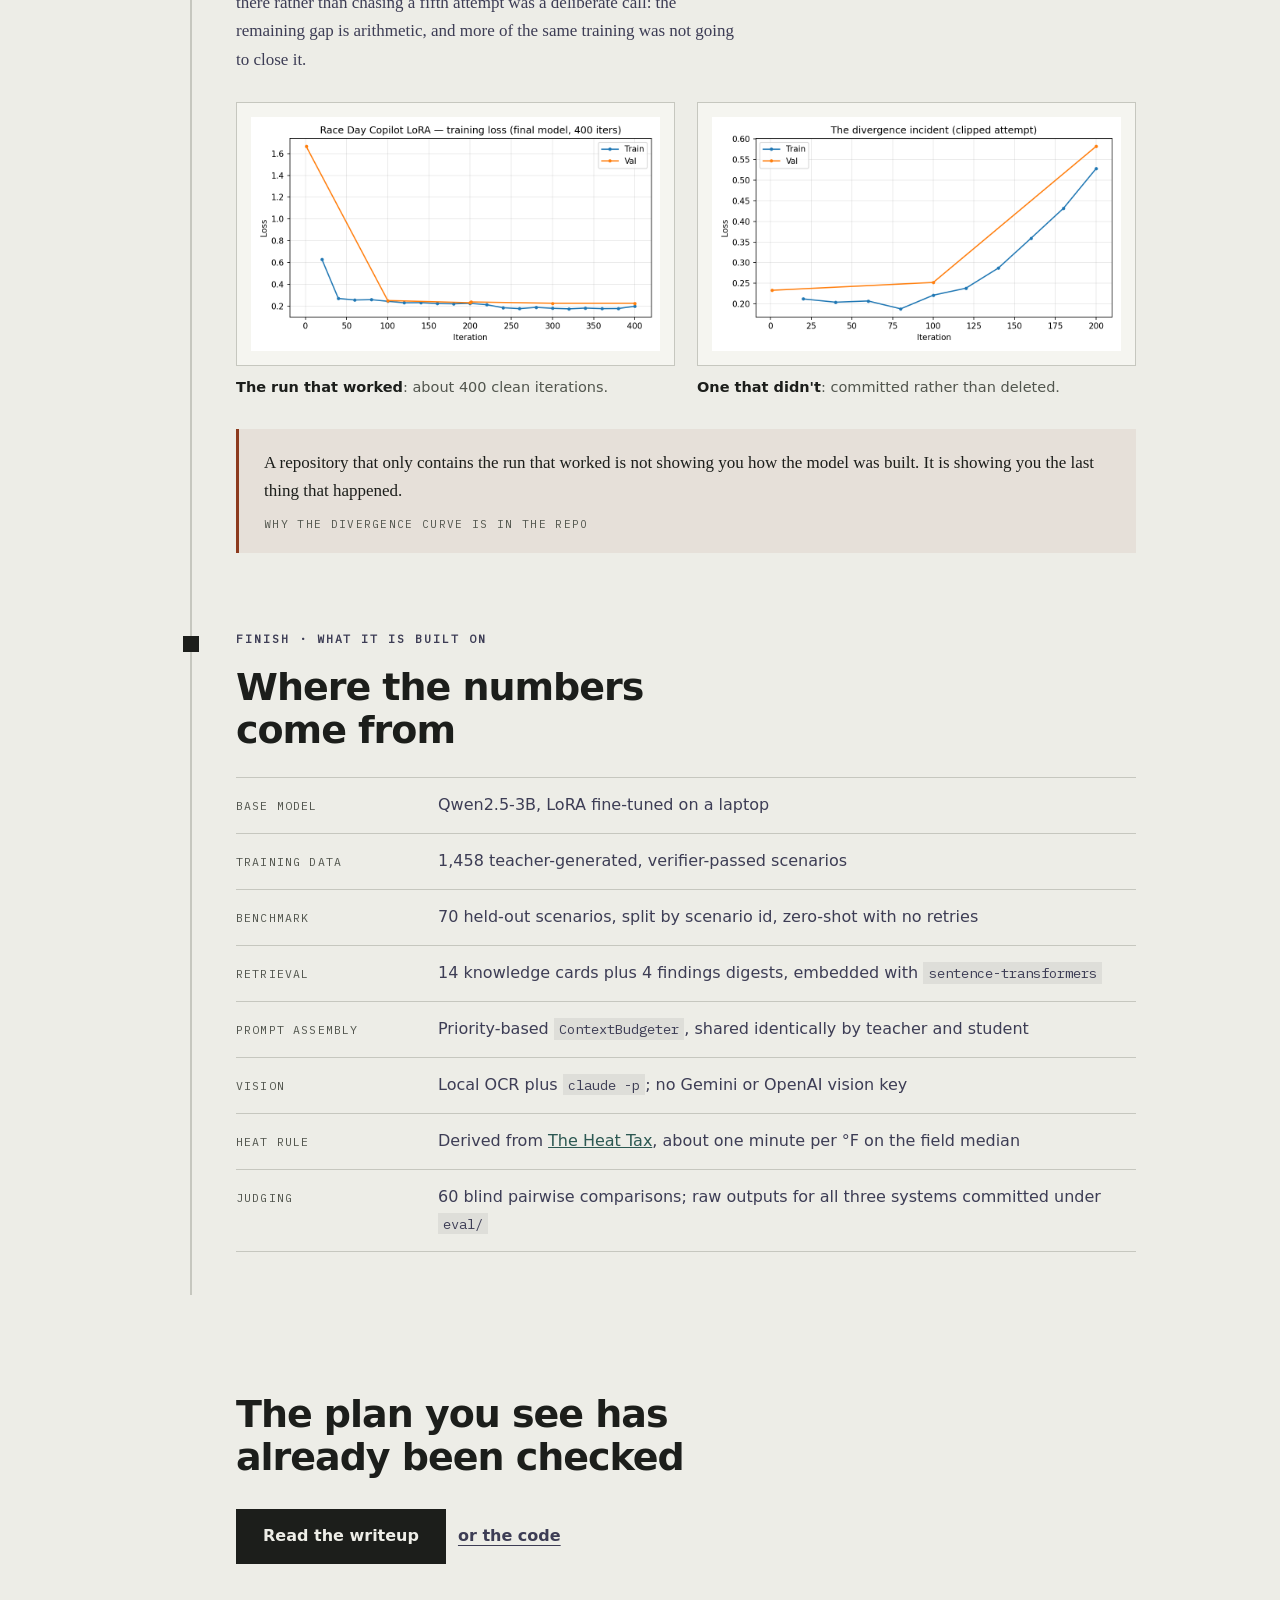
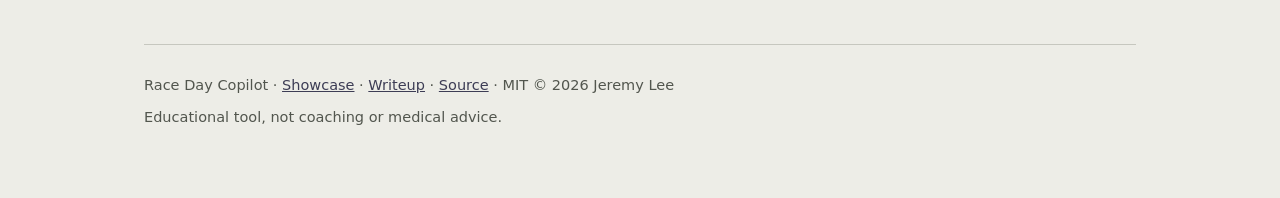
==== commit 4bec6e02: "Adopt the Ledger house style Replaces the cream and gold Georgia style with a technical-document ide" ====
--- a/overview/index.html
+++ b/overview/index.html
@@ -3,28 +3,31 @@
 <head>
 <meta charset="utf-8" />
 <meta name="viewport" content="width=device-width, initial-scale=1, viewport-fit=cover" />
-<title>Race Day Copilot — a pacing plan that gets checked before you see it</title>
+<title>Race Day Copilot: a pacing plan that gets checked before you see it</title>
 <meta name="description" content="Photograph a course map, get a verified km-by-km pacing plan. Five deterministic rules check every plan before it is shown. Plus a locally fine-tuned model, and an honest account of the four training attempts it took." />
-<meta name="theme-color" content="#FBF8F1" />
+<meta name="theme-color" content="#EDEDE7" />
 <meta property="og:title" content="Race Day Copilot" />
 <meta property="og:description" content="Every plan checked in plain code against five rules before display. And the fine-tune that took four attempts and still lost on arithmetic." />
 <meta property="og:type" content="article" />
 <meta property="og:url" content="https://lyhjeremy.github.io/race-day-copilot/overview/" />
-<link rel="preconnect" href="https://fonts.googleapis.com" />
-<link rel="preconnect" href="https://fonts.gstatic.com" crossorigin />
-<link href="https://fonts.googleapis.com/css2?family=Source+Sans+3:wght@400;600;700;800&family=IBM+Plex+Mono:wght@400;600&display=swap" rel="stylesheet" />
 <style>
+@font-face{font-family:"Source Serif 4";src:url("../fonts/SourceSerif4-400.woff2")format("woff2");font-weight:400;font-display:swap}
+@font-face{font-family:"Source Serif 4";src:url("../fonts/SourceSerif4-600.woff2")format("woff2");font-weight:600;font-display:swap}
+@font-face{font-family:"IBM Plex Sans";src:url("../fonts/IBMPlexSans-400.woff2")format("woff2");font-weight:400;font-display:swap}
+@font-face{font-family:"IBM Plex Sans";src:url("../fonts/IBMPlexSans-600.woff2")format("woff2");font-weight:600;font-display:swap}
+@font-face{font-family:"IBM Plex Mono";src:url("../fonts/IBMPlexMono-400.woff2")format("woff2");font-weight:400;font-display:swap}
+
   :root {
-    --paper: #FBF8F1;
-    --card: #FFFFFF;
-    --plate: #FFFFFF;
-    --ink: #1a1a2e;
+    --paper: #EDEDE7;
+    --card: #F5F5F0;
+    --plate: #F5F5F0;
+    --ink: #1C1E1B;
     --ink2: #3d3d55;
-    --muted: #6B7280;
-    --rule: #E5DCC7;
-    --accent: #0E7490;
+    --muted: #52564E;
+    --rule: #C6C7BF;
+    --accent: #8C3A1E;
     --accent2: #C2410C;
-    --link: #7a1f2b;
+    --link: #2C5852;
     --serif: Georgia, 'Iowan Old Style', 'Times New Roman', serif;
     --sans: 'Source Sans 3', -apple-system, system-ui, sans-serif;
     --mono: 'IBM Plex Mono', ui-monospace, 'SF Mono', monospace;
@@ -57,11 +60,11 @@
   }
   img { max-width: 100%; height: auto; display: block; }
   a { color: var(--link); }
-  :focus-visible { outline: 2px solid var(--accent); outline-offset: 3px; border-radius: 2px; }
+  :focus-visible { outline: 2px solid var(--accent); outline-offset: 3px; border-radius: 0; }
   strong { font-weight: 700; color: var(--ink); }
   code { font-family: var(--mono); font-size: .86em;
          background: color-mix(in srgb, var(--ink) 7%, transparent);
-         padding: .12em .38em; border-radius: 4px; }
+         padding: .12em .38em; border-radius: 0; }
   .wrap { width: var(--col); margin: 0 auto; }
 
   .eyebrow { font-family: var(--mono); font-weight: 600; font-size: 11.5px;
@@ -71,7 +74,7 @@
   .masthead { display: flex; align-items: baseline; gap: 14px; flex-wrap: wrap; padding: 30px 0 0; }
   .logo { font-family: var(--sans); font-weight: 800; font-size: 21px;
           letter-spacing: -.02em; display: flex; align-items: center; gap: 9px; }
-  .dot { width: 9px; height: 9px; border-radius: 50%; background: var(--accent); flex: none; }
+  .dot { width: 9px; height: 9px; border-radius: 0; background: var(--accent); flex: none; }
   .tagline { font-size: 15px; color: var(--ink2); font-family: var(--sans); }
 
   .hero { padding: 44px 0 54px; }
@@ -82,9 +85,9 @@
   .hero-sub { margin: 24px 0 0; font-size: 1.06em; color: var(--ink2); max-width: 60ch; }
 
   .cta-row { display: flex; gap: 12px; flex-wrap: wrap; margin-top: 30px; align-items: center; }
-  .btn { display: inline-block; padding: 13px 26px; border-radius: 8px;
+  .btn { display: inline-block; padding: 13px 26px; border-radius: 0;
          font-family: var(--sans); font-weight: 700; font-size: 16px;
-         text-decoration: none; border: 1px solid var(--ink); transition: transform .15s ease; }
+         text-decoration: none; border: 1px solid var(--ink); }
   .btn:hover { transform: translateY(-1px); }
   .btn-primary { background: var(--ink); color: var(--paper); }
   .textlink { font-family: var(--sans); font-size: 16px; font-weight: 600; color: var(--ink2);
@@ -108,7 +111,7 @@
                    bottom: 80px; width: 2px; background: var(--rule); }
   .stop { position: relative; padding: 0 0 76px var(--spine); }
   .stop::before { content: ""; position: absolute; left: calc(var(--spine) / 2 - 7px); top: 7px;
-                  width: 16px; height: 16px; border-radius: 50%;
+                  width: 16px; height: 16px; border-radius: 0;
                   background: var(--paper); border: 2px solid var(--ink); box-sizing: border-box; }
   .stop--key::before { background: var(--accent); border-color: var(--accent); }
   .stop--warn::before { background: var(--accent2); border-color: var(--accent2); }
@@ -128,11 +131,11 @@
   /* A white-background chart would glow in dark mode; the plate makes it read
      as a deliberately printed page instead. */
   figure { margin: 28px 0 0; }
-  .plate { background: var(--plate); border: 1px solid var(--rule); border-radius: 10px;
-           padding: 14px; box-shadow: var(--shadow); overflow: hidden; }
-  .plate img { border-radius: 4px; }
+  .plate { background: var(--plate); border: 1px solid var(--rule); border-radius: 0;
+           padding: 14px; overflow: hidden; }
+  .plate img { border-radius: 0; }
   .plate--flush { padding: 0; }
-  .shot { border-radius: 10px; border: 1px solid var(--rule); box-shadow: var(--shadow);
+  .shot { border-radius: 0; border: 1px solid var(--rule);
           overflow: hidden; background: var(--card); }
   /* min() so the cap never exceeds the column on a phone */
   .shot--narrow { max-width: min(430px, 100%); }
@@ -144,7 +147,7 @@
 
   .pull { margin: 30px 0 0; padding: 20px 25px; border-left: 3px solid var(--accent);
           background: color-mix(in srgb, var(--accent) 7%, transparent);
-          border-radius: 0 8px 8px 0; }
+          border-radius: 0; }
   .pull p { margin: 0 0 9px; color: var(--ink); max-width: none; }
   .pull p:last-of-type { margin: 0; }
   .pull .who { font-family: var(--mono); font-size: 11px; letter-spacing: .12em;
@@ -152,14 +155,14 @@
 
   .grid { display: grid; grid-template-columns: repeat(auto-fit, minmax(238px, 1fr));
           gap: 1px; margin-top: 28px; background: var(--rule);
-          border: 1px solid var(--rule); border-radius: 10px; overflow: hidden; }
+          border: 1px solid var(--rule); border-radius: 0; overflow: hidden; }
   .cell { background: var(--paper); padding: 22px 20px; }
   .cell p { font-size: 15px; margin: 0; color: var(--ink2); max-width: none;
             line-height: 1.55; font-family: var(--sans); }
 
   /* results tables: scroll inside their own box, never the page */
   .tablewrap { margin-top: 26px; overflow-x: auto; border: 1px solid var(--rule);
-               border-radius: 10px; background: var(--card); }
+               border-radius: 0; background: var(--card); }
   table { border-collapse: collapse; width: 100%; min-width: 480px;
           font-family: var(--sans); font-size: 15.5px; }
   th, td { padding: 12px 16px; text-align: left; border-bottom: 1px solid var(--rule); }
@@ -171,8 +174,8 @@
             background: color-mix(in srgb, var(--accent) 8%, transparent); }
 
   /* real terminal output, quoted verbatim */
-  .term { margin-top: 26px; background: #14141f; color: #e6e3da; border-radius: 10px;
-          padding: 18px 20px; overflow-x: auto; box-shadow: var(--shadow);
+  .term { margin-top: 26px; background: #14141f; color: #e6e3da; border-radius: 0;
+          padding: 18px 20px; overflow-x: auto;
           border: 1px solid #2a2a3a; }
   .term pre { margin: 0; font-family: var(--mono); font-size: 13px; line-height: 1.62;
               white-space: pre; }
@@ -205,7 +208,7 @@
   }
   @media (prefers-reduced-motion: reduce) {
     html { scroll-behavior: auto; }
-    .btn { transition: none; }
+    .btn { }
   }
 
 </style>
@@ -224,11 +227,11 @@
     <p class="hero-sub">
       Photograph a race course map and get a km-by-km pacing plan that accounts for
       hills, heat and realistic fade. Every plan is checked in plain code against
-      <strong>five deterministic rules</strong> — coverage, arithmetic sum against
+      <strong>five deterministic rules</strong>. Coverage, arithmetic sum against
       the stated goal, per-km plausibility against the course profile, fade
       direction, and a heat adjustment derived from
-      <a href="https://lyhjeremy.github.io/marathon-heat-tax/">a real Boston finding</a> —
-      before it is ever shown. Alongside it runs a model
+      <a href="https://lyhjeremy.github.io/marathon-heat-tax/">a real Boston finding</a>.
+      Before it is ever shown. Alongside it runs a model
       <strong>distilled onto this laptop</strong>, and the honest account of what
       it took to get there.
     </p>
@@ -313,7 +316,7 @@
       </div>
       <div class="cell">
         <h3>And it refuses</h3>
-        <p>Vision runs locally — OCR plus <code>claude -p</code> — and rejects
+        <p>Vision runs locally, OCR plus <code>claude -p</code>, and rejects
            photos that are not course maps rather than hallucinating a profile.</p>
       </div>
     </div>
@@ -330,8 +333,8 @@
     <p class="eyebrow">↓ a fair fight</p>
     <h2>The same prompt assembly for teacher and student</h2>
     <p>
-      Fourteen knowledge cards on pacing research — negative-split rarity, hill
-      effort strategy, the heat tax, wall decay — plus four findings digests, all
+      Fourteen knowledge cards on pacing research: negative-split rarity, hill
+      effort strategy, the heat tax, wall decay, plus four findings digests, all
       embedded locally and packed into the prompt by a priority-based
       <code>ContextBudgeter</code>.
     </p>
@@ -376,7 +379,7 @@
       That is a genuine and well-understood limitation of language models doing
       precise multi-step arithmetic, not a bug in the training. A blind judge
       preferred the teacher in <strong>93.3% of 60 pairwise comparisons</strong>,
-      with the LoRA at 0% and 6.7% ties — reported as it came out.
+      with the LoRA at 0% and 6.7% ties, reported as it came out.
     </p>
   </section>
 
@@ -422,14 +425,14 @@
           <img src="../eval/loss_curve.png" loading="lazy"
             alt="Training loss curve for the successful fourth LoRA attempt, descending and stabilising over roughly 400 iterations." />
         </div>
-        <figcaption><strong>The run that worked</strong> — about 400 clean iterations.</figcaption>
+        <figcaption><strong>The run that worked</strong>: about 400 clean iterations.</figcaption>
       </figure>
       <figure>
         <div class="plate">
           <img src="../eval/loss_curve_divergence_incident.png" loading="lazy"
             alt="Loss curve from a divergence incident, showing training loss climbing away instead of converging." />
         </div>
-        <figcaption><strong>One that didn't</strong> — committed rather than deleted.</figcaption>
+        <figcaption><strong>One that didn't</strong>: committed rather than deleted.</figcaption>
       </figure>
     </div>
     <div class="pull">
@@ -449,7 +452,7 @@
       <div class="spec"><dt>Retrieval</dt><dd>14 knowledge cards plus 4 findings digests, embedded with <code>sentence-transformers</code></dd></div>
       <div class="spec"><dt>Prompt assembly</dt><dd>Priority-based <code>ContextBudgeter</code>, shared identically by teacher and student</dd></div>
       <div class="spec"><dt>Vision</dt><dd>Local OCR plus <code>claude -p</code>; no Gemini or OpenAI vision key</dd></div>
-      <div class="spec"><dt>Heat rule</dt><dd>Derived from <a href="https://lyhjeremy.github.io/marathon-heat-tax/">The Heat Tax</a> — about one minute per °F on the field median</dd></div>
+      <div class="spec"><dt>Heat rule</dt><dd>Derived from <a href="https://lyhjeremy.github.io/marathon-heat-tax/">The Heat Tax</a>, about one minute per °F on the field median</dd></div>
       <div class="spec"><dt>Judging</dt><dd>60 blind pairwise comparisons; raw outputs for all three systems committed under <code>eval/</code></dd></div>
     </dl>
   </section>
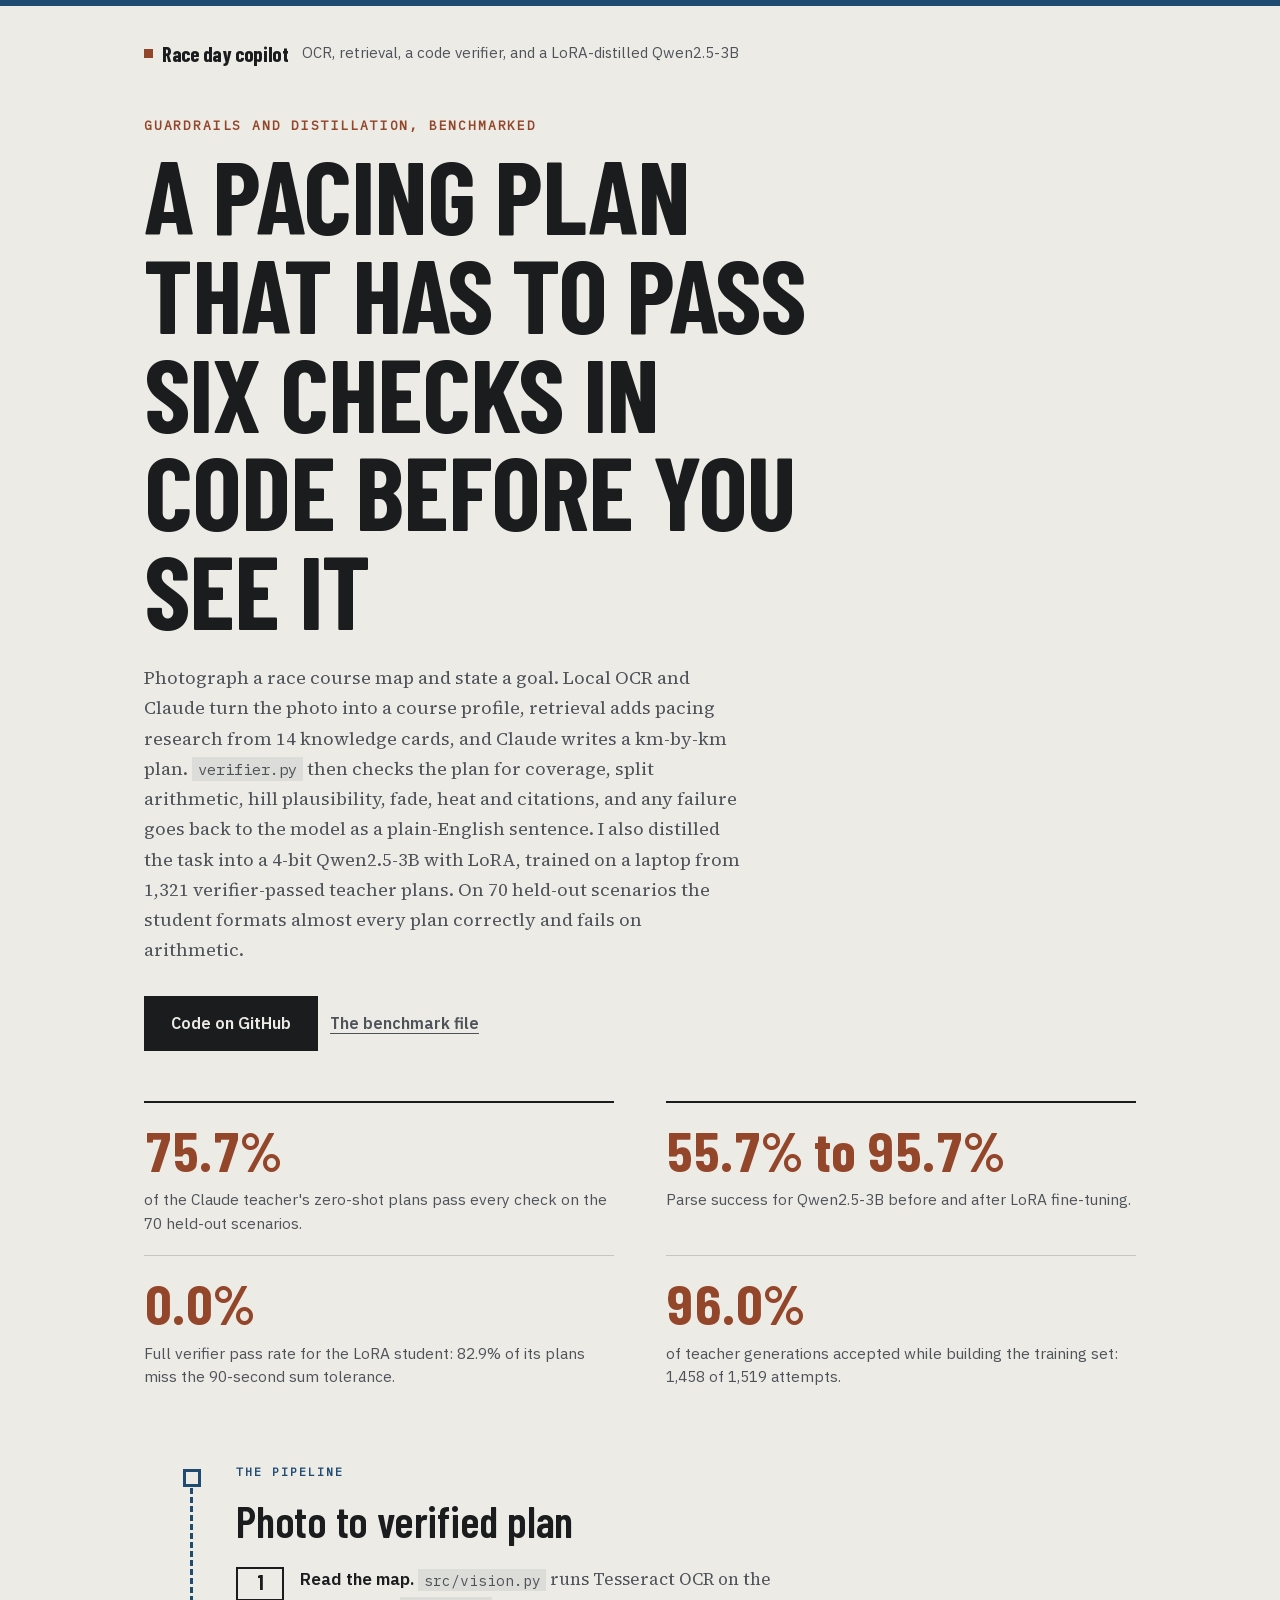
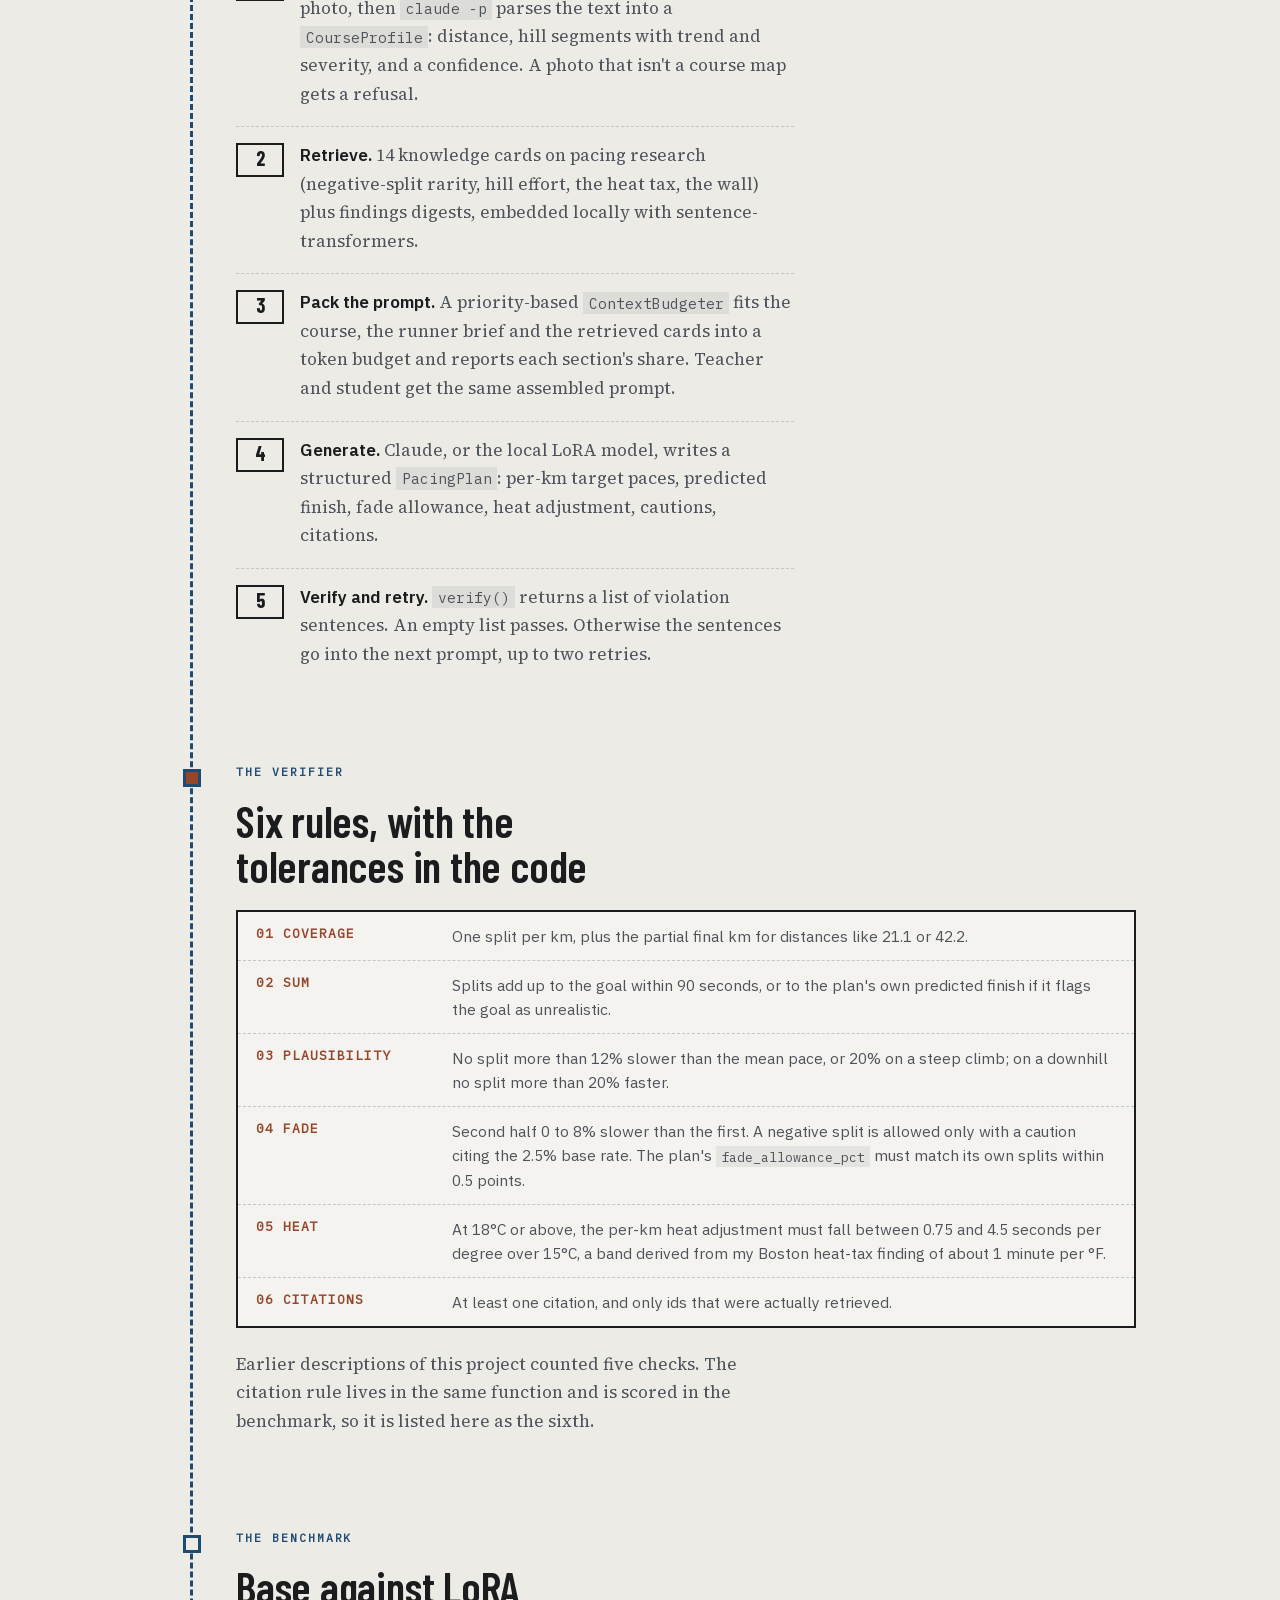
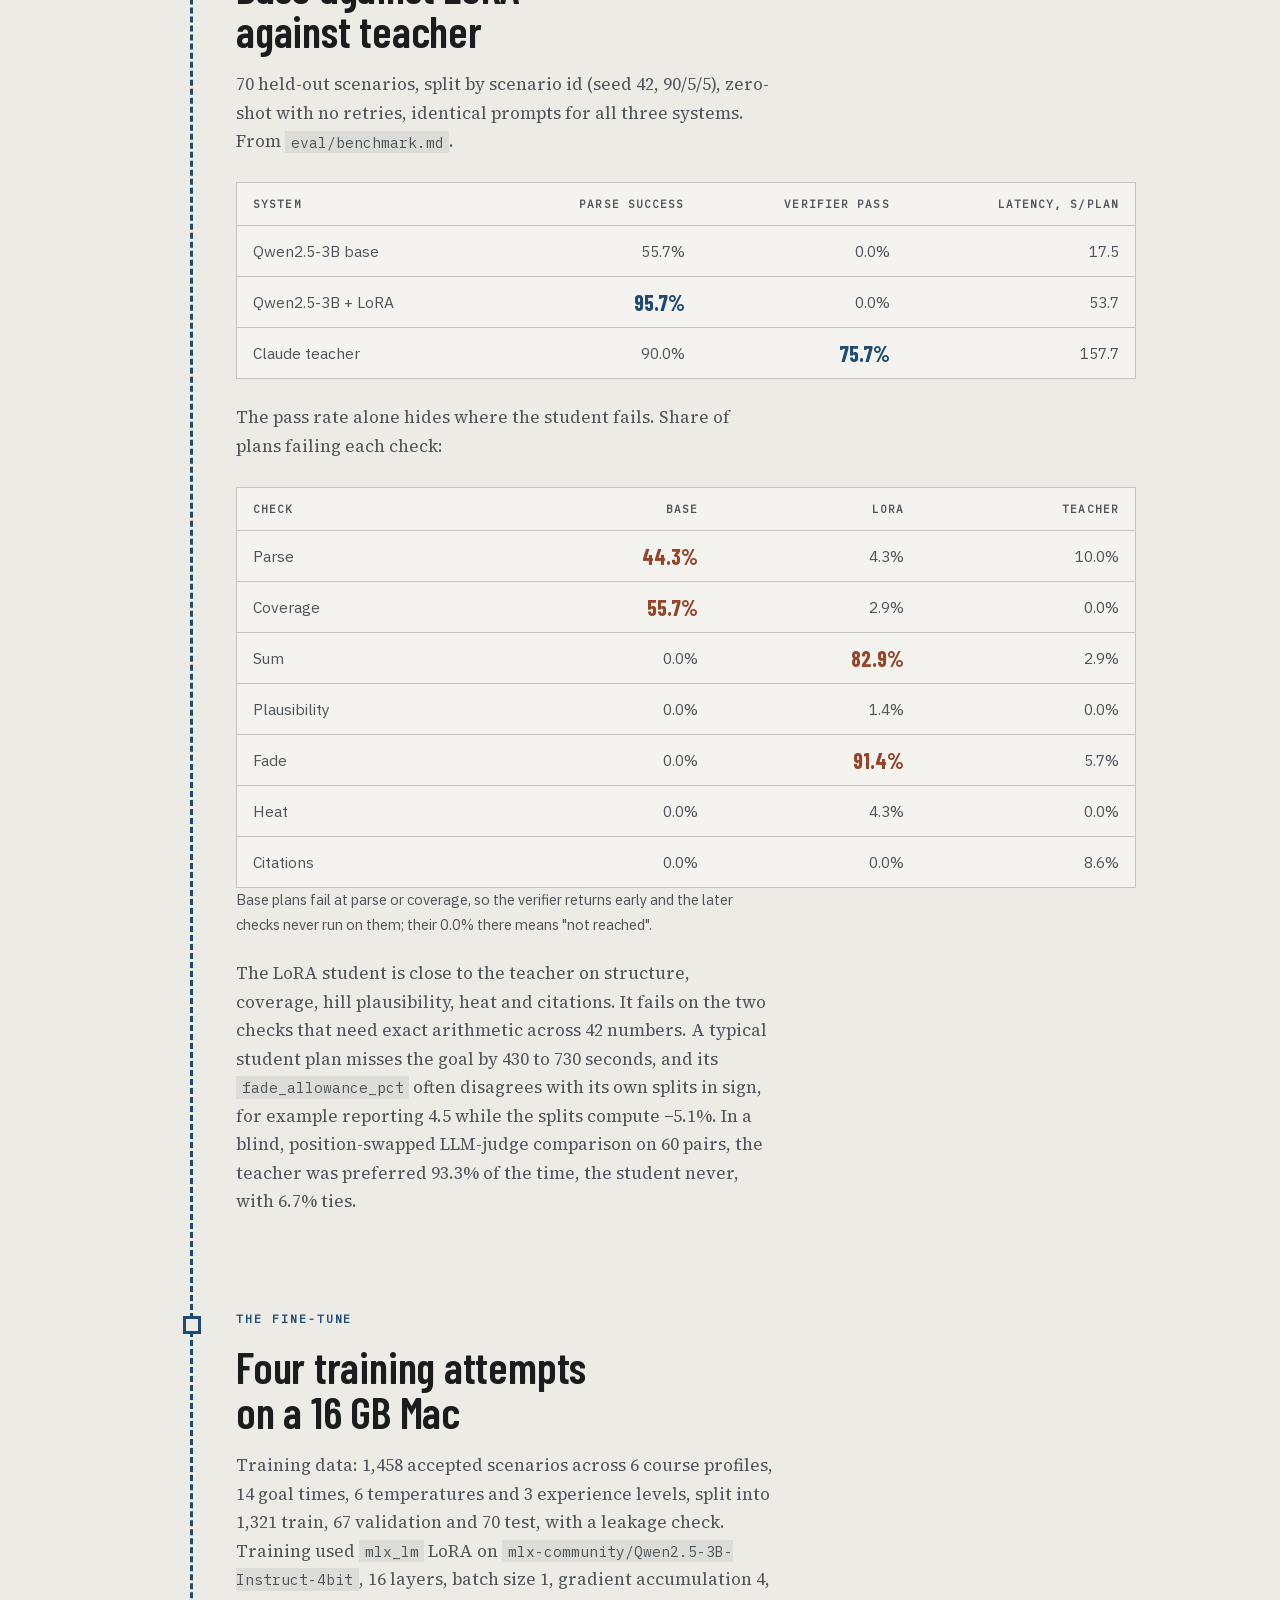
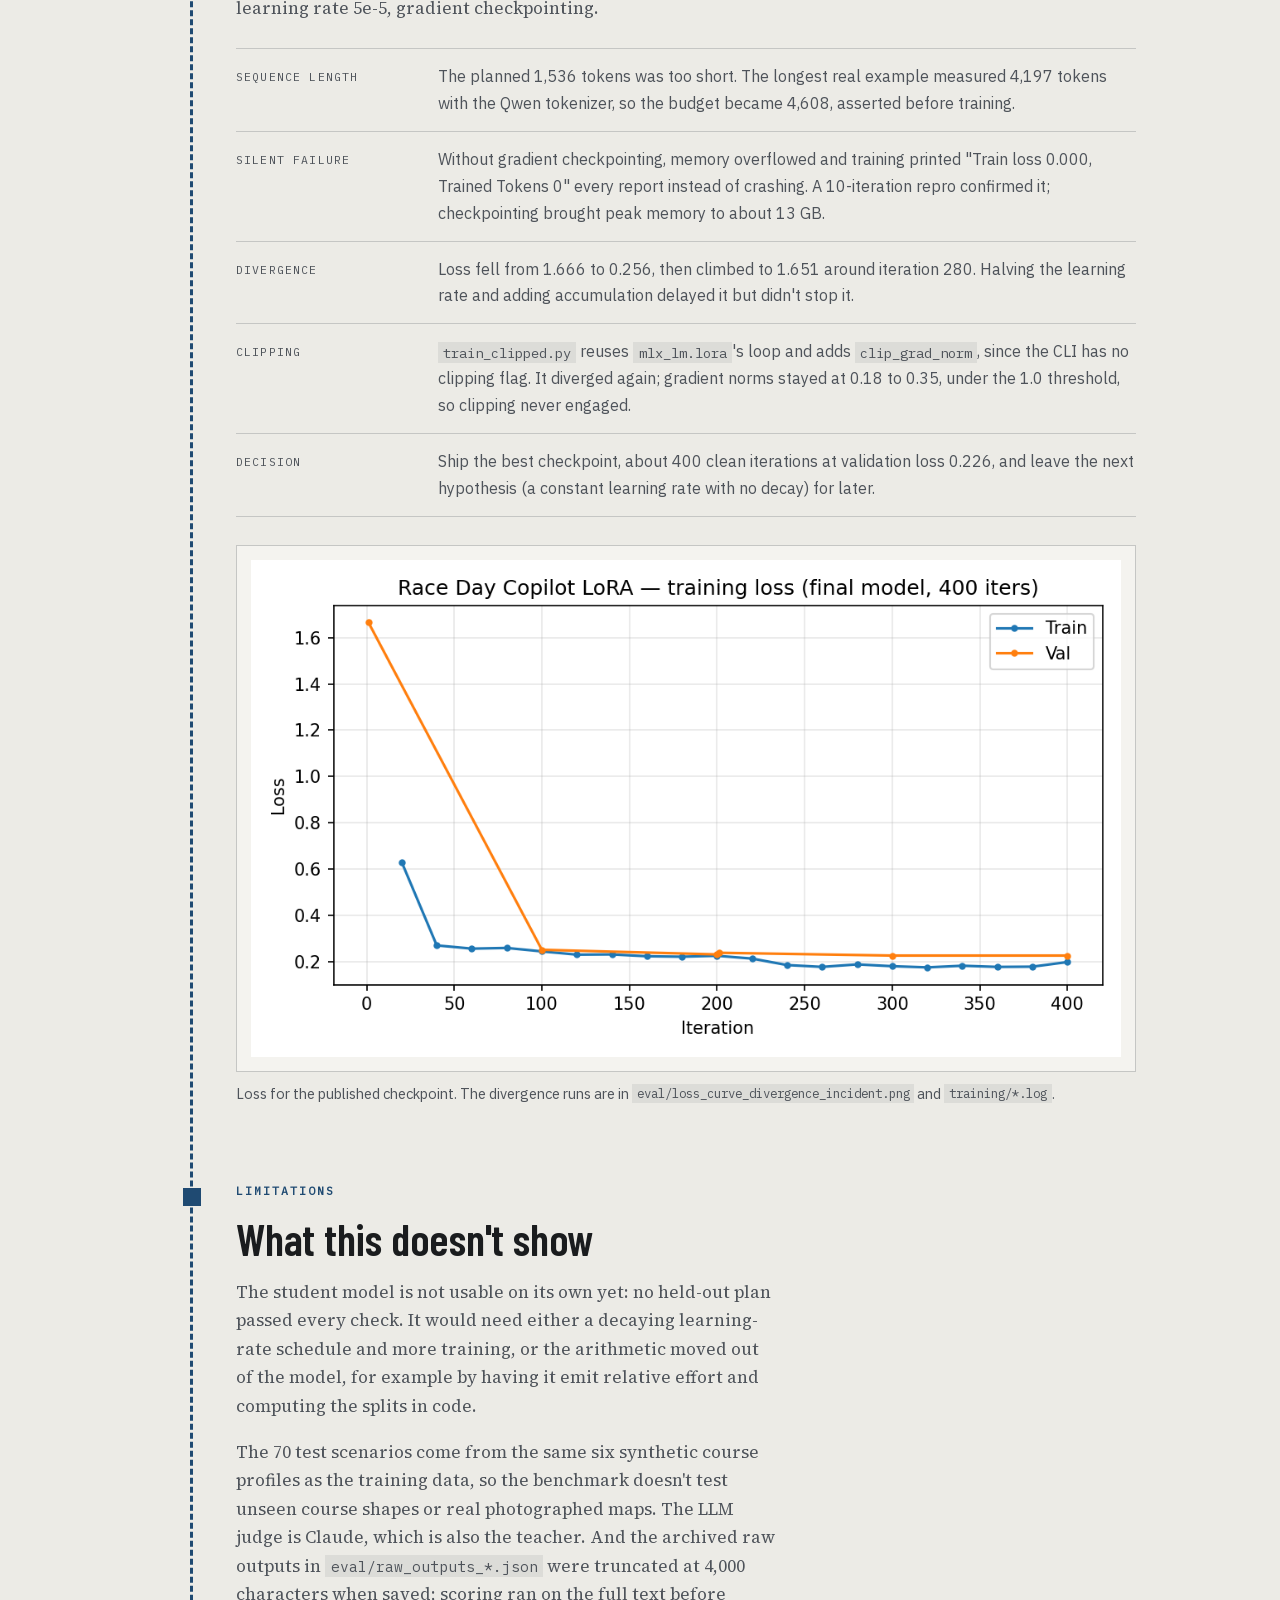
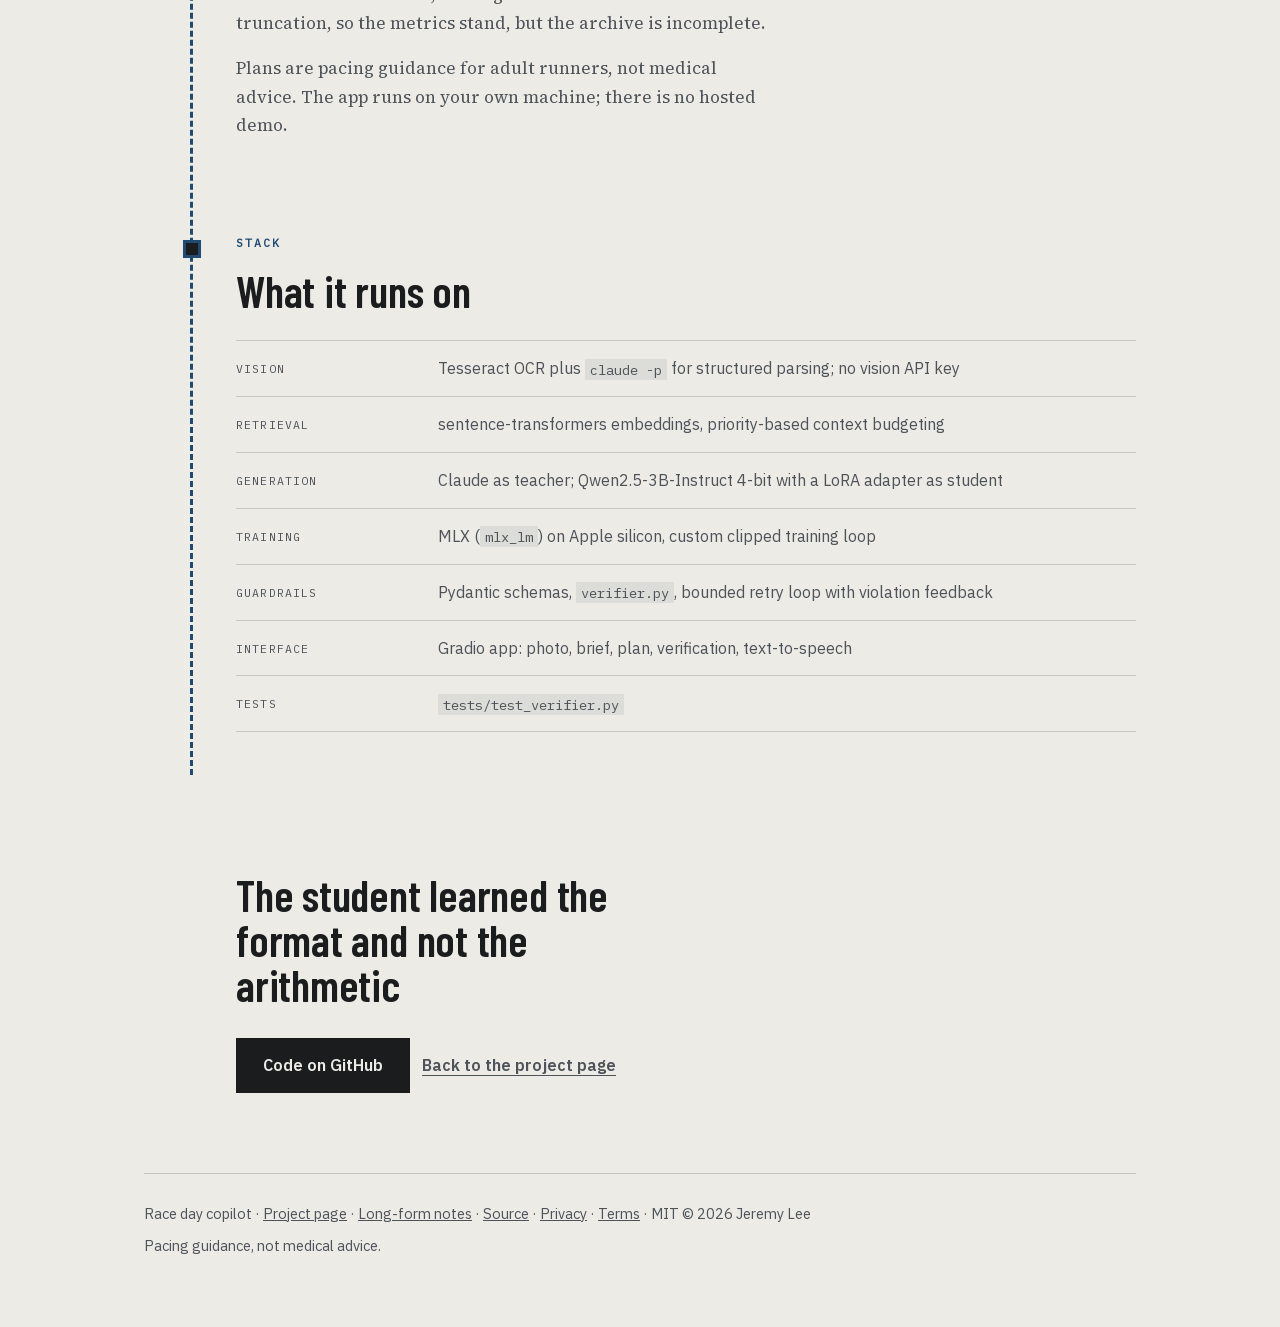
==== commit 0892cc9a: "Refresh README, write-up and pages (road family)" ====
--- a/overview/index.html
+++ b/overview/index.html
@@ -3,55 +3,57 @@
 <head>
 <meta charset="utf-8" />
 <meta name="viewport" content="width=device-width, initial-scale=1, viewport-fit=cover" />
-<title>Race Day Copilot: a pacing plan that gets checked before you see it</title>
-<meta name="description" content="Photograph a course map, get a verified km-by-km pacing plan. Five deterministic rules check every plan before it is shown. Plus a locally fine-tuned model, and an honest account of the four training attempts it took." />
-<meta name="theme-color" content="#EDEDE7" />
-<meta property="og:title" content="Race Day Copilot" />
-<meta property="og:description" content="Every plan checked in plain code against five rules before display. And the fine-tune that took four attempts and still lost on arithmetic." />
+<title>Race day copilot: verified pacing plans and a LoRA-distilled Qwen2.5-3B</title>
+<meta name="description" content="Photograph a course map, get a km-by-km pacing plan checked by six deterministic rules before display. A Qwen2.5-3B LoRA student distilled from Claude reaches 95.7% parse success on 70 held-out scenarios and fails on split arithmetic." />
+<meta name="theme-color" content="#ECEBE6" />
+<meta property="og:title" content="Race day copilot" />
+<meta property="og:description" content="Teacher 75.7% verifier pass, LoRA student 0.0% with 95.7% parse success: a distillation benchmark broken down check by check." />
 <meta property="og:type" content="article" />
 <meta property="og:url" content="https://lyhjeremy.github.io/race-day-copilot/overview/" />
+<link href="" rel="stylesheet" />
 <style>
-@font-face{font-family:"Source Serif 4";src:url("../fonts/SourceSerif4-400.woff2")format("woff2");font-weight:400;font-display:swap}
-@font-face{font-family:"Source Serif 4";src:url("../fonts/SourceSerif4-600.woff2")format("woff2");font-weight:600;font-display:swap}
-@font-face{font-family:"IBM Plex Sans";src:url("../fonts/IBMPlexSans-400.woff2")format("woff2");font-weight:400;font-display:swap}
-@font-face{font-family:"IBM Plex Sans";src:url("../fonts/IBMPlexSans-600.woff2")format("woff2");font-weight:600;font-display:swap}
-@font-face{font-family:"IBM Plex Mono";src:url("../fonts/IBMPlexMono-400.woff2")format("woff2");font-weight:400;font-display:swap}
-
   :root {
-    --paper: #EDEDE7;
-    --card: #F5F5F0;
-    --plate: #F5F5F0;
-    --ink: #1C1E1B;
-    --ink2: #3d3d55;
-    --muted: #52564E;
-    --rule: #C6C7BF;
-    --accent: #8C3A1E;
-    --accent2: #C2410C;
-    --link: #2C5852;
-    --serif: Georgia, 'Iowan Old Style', 'Times New Roman', serif;
-    --sans: 'Source Sans 3', -apple-system, system-ui, sans-serif;
-    --mono: 'IBM Plex Mono', ui-monospace, 'SF Mono', monospace;
-    --shadow: 0 1px 2px rgba(26,26,46,.05), 0 10px 34px rgba(26,26,46,.07);
+    --paper: #ECEBE6;
+    --card: #F4F3EF;
+    --plate: #F4F3EF;
+    --ink: #1A1C1E;
+    --ink2: #4E535A;
+    --muted: #4E535A;
+    --rule: #C5C6C4;
+    --accent: #94462A;
+    --accent2: #1F4A72;
+    --link: #94462A;
+    --serif: "Source Serif 4", "Iowan Old Style", "Palatino Linotype", Palatino, serif;
+    --sans: "IBM Plex Sans", "Helvetica Neue", Helvetica, Arial, sans-serif;
+    --mono: "IBM Plex Mono", "SF Mono", Menlo, Consolas, monospace;
+    --display: "Barlow Condensed", "Arial Narrow", sans-serif;
+    --edge: #73777C;
     --spine:  92px;
     --col:    min(100% - 2.6rem, 62rem);
   }
   @media (prefers-color-scheme: dark) {
     :root {
-      --paper: #14141f;
-      --card: #1c1c2a;
-      --plate: #f7f4ec;
-      --ink: #F2EFE6;
-      --ink2: #C9C4B6;
-      --muted: #918B7D;
-      --rule: #33313f;
-      --accent: #22D3EE;
-      --accent2: #FB923C;
-      --link: #E0899A;
-      --shadow: 0 1px 2px rgba(0,0,0,.32), 0 10px 34px rgba(0,0,0,.4);
+      --paper: #17191C;
+      --card: #202327;
+      --plate: #202327;
+      --ink: #E4E5E3;
+      --ink2: #A3A8AE;
+      --muted: #A3A8AE;
+      --rule: #383C41;
+      --accent: #D9906C;
+      --accent2: #7FA8D3;
+      --link: #D9906C;
+      --edge: #6B7076;
     }
   }
 
-  * { box-sizing: border-box; }
+  @font-face{font-family:"Source Serif 4";src:url("../fonts/SourceSerif4-400.woff2")format("woff2");font-weight:400;font-display:swap}
+  @font-face{font-family:"Source Serif 4";src:url("../fonts/SourceSerif4-600.woff2")format("woff2");font-weight:600;font-display:swap}
+  @font-face{font-family:"IBM Plex Sans";src:url("../fonts/IBMPlexSans-400.woff2")format("woff2");font-weight:400;font-display:swap}
+  @font-face{font-family:"IBM Plex Sans";src:url("../fonts/IBMPlexSans-600.woff2")format("woff2");font-weight:600;font-display:swap}
+  @font-face{font-family:"IBM Plex Mono";src:url("../fonts/IBMPlexMono-400.woff2")format("woff2");font-weight:400;font-display:swap}
+
+  * { box-sizing: border-box; border-radius: 0; }
   html { scroll-behavior: smooth; }
   body {
     margin: 0; background: var(--paper); color: var(--ink);
@@ -210,62 +212,94 @@
     html { scroll-behavior: auto; }
     .btn { }
   }
-
+  @font-face{font-family:"Barlow Condensed";src:url("../fonts/BarlowCondensed-600.woff2")format("woff2");font-weight:600;font-style:normal;font-display:swap}
+  @font-face{font-family:"Barlow Condensed";src:url("../fonts/BarlowCondensed-700.woff2")format("woff2");font-weight:700;font-style:normal;font-display:swap}
+
+  .btn:hover { transform: none; background: var(--accent); border-color: var(--accent); color: var(--paper); }
+  .pull { border: 1px solid var(--edge); border-left: 1px solid var(--edge); background: transparent; }
+  .term { background: var(--card); color: var(--ink); border: 1px solid var(--rule); }
+  .term .c { color: var(--muted); } .term .g { color: var(--accent2); } .term .y { color: var(--accent); }
+  .logo, .hero h1, h2, .claim .n, .bignum { font-family: var(--display); }
+
+  /* Road: a race-day bib and the painted course line. Condensed caps, split-table numbers. */
+  body { border-top: 6px solid var(--accent2); }
+  .hero h1 { font-weight: 700; text-transform: uppercase; letter-spacing: -.01em; line-height: .95;
+             font-size: clamp(46px, 8.4vw, 104px); max-width: 15ch; }
+  h2 { font-weight: 600; letter-spacing: -.005em; font-size: clamp(30px, 4.2vw, 44px); line-height: 1.02; }
+  .kicker { font-family: var(--mono); font-size: 13px; letter-spacing: .14em; text-transform: uppercase; color: var(--accent); }
+  .claim .n { font-weight: 700; font-size: 56px; letter-spacing: 0; }
+  .bignum { font-weight: 700; letter-spacing: -.01em; }
+  .route::before { width: 0; border-left: 3px dashed var(--accent2); background: none; }
+  .stop::before { border-radius: 0; width: 18px; height: 18px; left: calc(var(--spine) / 2 - 7.5px);
+                  border: 3px solid var(--accent2); }
+  .stop .eyebrow { color: var(--accent2); }
+
+
+  .course { margin: 22px 0 0; padding: 0; list-style: none; counter-reset: km; max-width: 62ch; }
+  .course li { counter-increment: km; position: relative; padding: 0 0 18px 64px; color: var(--ink2); }
+  .course li::before { content: counter(km); position: absolute; left: 0; top: 2px; width: 44px; height: 30px;
+                       border: 2px solid var(--ink); background: var(--paper); text-align: center;
+                       font: 700 20px/26px var(--display); color: var(--ink); }
+  .course li + li { border-top: 1px dashed var(--rule); padding-top: 14px; }
+  .course li + li::before { top: 16px; }
+  .course b { font-family: var(--sans); color: var(--ink); }
+  .rules { margin: 22px 0 0; border: 2px solid var(--ink); background: var(--card); }
+  .rules div { display: grid; grid-template-columns: 1fr; gap: 2px 20px; padding: 12px 18px; border-bottom: 1px dashed var(--rule); }
+  .rules div:last-child { border-bottom: 0; }
+  @media (min-width: 700px) { .rules div { grid-template-columns: 11rem minmax(0, 1fr); } }
+  .rules dt { font: 600 13px/1.6 var(--mono); text-transform: uppercase; letter-spacing: .08em; color: var(--accent); }
+  .rules dd { margin: 0; font: 400 15.5px/1.55 var(--sans); color: var(--ink2); }
+  .sheet { min-width: 460px; }
+  .sheet td.num, .sheet th.num { text-align: right; font-variant-numeric: tabular-nums; }
+  .sheet td.hi { font: 700 22px/1 var(--display); color: var(--accent2); }
+  .sheet td.bad { font: 700 22px/1 var(--display); color: var(--accent); }
+  .sheet-note { font-family: var(--sans); font-size: 14.5px; color: var(--muted); margin: 10px 0 0; max-width: 62ch; }
 </style>
 </head>
 <body>
 <div class="wrap">
   <header class="masthead">
-    <div class="logo"><span class="dot" aria-hidden="true"></span>Race Day Copilot</div>
-    <div class="tagline">course photo in, verified pacing plan out</div>
+    <div class="logo"><span class="dot" aria-hidden="true"></span>Race day copilot</div>
+    <div class="tagline">OCR, retrieval, a code verifier, and a LoRA-distilled Qwen2.5-3B</div>
   </header>
 
   <section class="hero">
-    <p class="kicker">Ask a chatbot for a pacing plan and it hands you splits that don't add up.</p>
-    <h1>Nothing here is trusted on vibes.</h1>
+    <p class="kicker">Guardrails and distillation, benchmarked</p>
+    <h1>A pacing plan that has to pass six checks in code before you see it</h1>
 
     <p class="hero-sub">
-      Photograph a race course map and get a km-by-km pacing plan that accounts for
-      hills, heat and realistic fade. Every plan is checked in plain code against
-      <strong>five deterministic rules</strong>. Coverage, arithmetic sum against
-      the stated goal, per-km plausibility against the course profile, fade
-      direction, and a heat adjustment derived from
-      <a href="https://lyhjeremy.github.io/marathon-heat-tax/">a real Boston finding</a>.
-      Before it is ever shown. Alongside it runs a model
-      <strong>distilled onto this laptop</strong>, and the honest account of what
-      it took to get there.
+      Photograph a race course map and state a goal. Local OCR and Claude turn the
+      photo into a course profile, retrieval adds pacing research from 14
+      knowledge cards, and Claude writes a km-by-km plan. <code>verifier.py</code>
+      then checks the plan for coverage, split arithmetic, hill plausibility,
+      fade, heat and citations, and any failure goes back to the model as a
+      plain-English sentence. I also distilled the task into a 4-bit Qwen2.5-3B
+      with LoRA, trained on a laptop from 1,321 verifier-passed teacher plans. On
+      70 held-out scenarios the student formats almost every plan correctly and
+      fails on arithmetic.
     </p>
 
     <div class="cta-row">
-      <a class="btn btn-primary" href="https://github.com/lyhjeremy/race-day-copilot/blob/main/writeup.md">Read the writeup</a>
-      <a class="textlink" href="https://github.com/lyhjeremy/race-day-copilot">or the code</a>
+      <a class="btn btn-primary" href="https://github.com/lyhjeremy/race-day-copilot">Code on GitHub</a>
+      <a class="textlink" href="https://github.com/lyhjeremy/race-day-copilot/blob/main/eval/benchmark.md">The benchmark file</a>
     </div>
-
-    <figure style="margin-top:38px">
-      <img class="shot" src="../assets/banner.png"
-        alt="Race Day Copilot banner artwork." />
-    </figure>
 
     <div class="claims">
       <div class="claim">
-        <div class="n">5 rules</div>
-        <p>every plan must pass in deterministic code before it reaches the
-           screen. No plan is displayed unchecked.</p>
+        <div class="n">75.7%</div>
+        <p>of the Claude teacher's zero-shot plans pass every check on the 70 held-out scenarios.</p>
       </div>
       <div class="claim">
-        <div class="n">95.7%</div>
-        <p>parse success from the fine-tuned model, up from <strong>55.7%</strong>
-           for the base. Structure was learned convincingly.</p>
+        <div class="n">55.7% to 95.7%</div>
+        <p>Parse success for Qwen2.5-3B before and after LoRA fine-tuning.</p>
       </div>
       <div class="claim">
-        <div class="n">4</div>
-        <p>LoRA training attempts, including two divergence incidents and a silent
-           zero-loss bug. All four are documented.</p>
+        <div class="n">0.0%</div>
+        <p>Full verifier pass rate for the LoRA student: 82.9% of its plans miss the 90-second sum tolerance.</p>
       </div>
       <div class="claim">
-        <div class="n">82.9%</div>
-        <p>of the fine-tune's plans still miss the 90-second sum tolerance. The
-           gap is arithmetic, and it is named.</p>
+        <div class="n">96.0%</div>
+        <p>of teacher generations accepted while building the training set: 1,458 of 1,519 attempts.</p>
       </div>
     </div>
   </section>
@@ -274,186 +308,142 @@
 <div class="wrap">
 <div class="route">
 
+  <section class="stop">
+    <p class="eyebrow">The pipeline</p>
+    <h2>Photo to verified plan</h2>
+    <ol class="course">
+      <li><b>Read the map.</b> <code>src/vision.py</code> runs Tesseract OCR on the photo, then <code>claude -p</code> parses the text into a <code>CourseProfile</code>: distance, hill segments with trend and severity, and a confidence. A photo that isn't a course map gets a refusal.</li>
+      <li><b>Retrieve.</b> 14 knowledge cards on pacing research (negative-split rarity, hill effort, the heat tax, the wall) plus findings digests, embedded locally with sentence-transformers.</li>
+      <li><b>Pack the prompt.</b> A priority-based <code>ContextBudgeter</code> fits the course, the runner brief and the retrieved cards into a token budget and reports each section's share. Teacher and student get the same assembled prompt.</li>
+      <li><b>Generate.</b> Claude, or the local LoRA model, writes a structured <code>PacingPlan</code>: per-km target paces, predicted finish, fade allowance, heat adjustment, cautions, citations.</li>
+      <li><b>Verify and retry.</b> <code>verify()</code> returns a list of violation sentences. An empty list passes. Otherwise the sentences go into the next prompt, up to two retries.</li>
+    </ol>
+  </section>
+
   <section class="stop stop--key">
-    <p class="eyebrow">↓ the guardrail</p>
-    <h2>The verifier is the product</h2>
-    <p>
-      A plausible-looking table of splits is the easiest thing in the world for a
-      language model to produce and one of the hardest for a runner to check at a
-      glance. Ask for a 3:30 marathon plan and you will cheerfully receive splits
-      that sum to 3:24, ignore a 200-metre climb, or assume a negative split that
-      <a href="https://lyhjeremy.github.io/marathon-negative-split-myth/">97.5% of runners never achieve</a>.
-    </p>
-    <p>
-      So <code>verifier.py</code> checks every plan against five rules in ordinary
-      Python before display:
-    </p>
-    <div class="grid">
-      <div class="cell">
-        <h3>Coverage</h3>
-        <p>Every kilometre of the race is accounted for, with none missing and none
-           invented.</p>
-      </div>
-      <div class="cell">
-        <h3>Arithmetic</h3>
-        <p>The splits actually sum to the stated goal time, within a 90-second
-           tolerance.</p>
-      </div>
-      <div class="cell">
-        <h3>Per-km plausibility</h3>
-        <p>Each split is sane against that segment's real gradient. A climb cannot
-           be paced like a descent.</p>
-      </div>
-      <div class="cell">
-        <h3>Fade direction</h3>
-        <p>The plan fades the way real fields fade, in the right direction and by a
-           believable magnitude.</p>
-      </div>
-      <div class="cell">
-        <h3>Heat adjustment</h3>
-        <p>A formula derived from a real measured effect: about a minute per °F on
-           the field median.</p>
-      </div>
-      <div class="cell">
-        <h3>And it refuses</h3>
-        <p>Vision runs locally, OCR plus <code>claude -p</code>, and rejects
-           photos that are not course maps rather than hallucinating a profile.</p>
-      </div>
-    </div>
-    <figure>
-      <div class="plate">
-        <img src="../assets/architecture.png" loading="lazy"
-          alt="Race Day Copilot pipeline diagram: course photo into local OCR and structured extraction, then retrieval over knowledge cards with a context budgeter, then generation, then the five-rule verifier before display." />
-      </div>
-      <figcaption>Retrieval, generation, then the verifier gate. Nothing skips the gate.</figcaption>
-    </figure>
+    <p class="eyebrow">The verifier</p>
+    <h2>Six rules, with the tolerances in the code</h2>
+    <dl class="rules">
+      <div><dt>01 Coverage</dt><dd>One split per km, plus the partial final km for distances like 21.1 or 42.2.</dd></div>
+      <div><dt>02 Sum</dt><dd>Splits add up to the goal within 90 seconds, or to the plan's own predicted finish if it flags the goal as unrealistic.</dd></div>
+      <div><dt>03 Plausibility</dt><dd>No split more than 12% slower than the mean pace, or 20% on a steep climb; on a downhill no split more than 20% faster.</dd></div>
+      <div><dt>04 Fade</dt><dd>Second half 0 to 8% slower than the first. A negative split is allowed only with a caution citing the 2.5% base rate. The plan's <code>fade_allowance_pct</code> must match its own splits within 0.5 points.</dd></div>
+      <div><dt>05 Heat</dt><dd>At 18&deg;C or above, the per-km heat adjustment must fall between 0.75 and 4.5 seconds per degree over 15&deg;C, a band derived from my Boston heat-tax finding of about 1 minute per &deg;F.</dd></div>
+      <div><dt>06 Citations</dt><dd>At least one citation, and only ids that were actually retrieved.</dd></div>
+    </dl>
+    <p style="margin-top:22px">
+      Earlier descriptions of this project counted five checks. The citation rule
+      lives in the same function and is scored in the benchmark, so it is listed
+      here as the sixth.
+    </p>
   </section>
 
   <section class="stop">
-    <p class="eyebrow">↓ a fair fight</p>
-    <h2>The same prompt assembly for teacher and student</h2>
-    <p>
-      Fourteen knowledge cards on pacing research: negative-split rarity, hill
-      effort strategy, the heat tax, wall decay, plus four findings digests, all
-      embedded locally and packed into the prompt by a priority-based
-      <code>ContextBudgeter</code>.
-    </p>
-    <p>
-      The detail that makes the benchmark trustworthy: <strong>the exact same
-      prompt-assembly code serves the Claude teacher and the local student</strong>.
-      Neither ever receives a hint the other did not. It is easy to accidentally
-      benchmark two different prompts and report it as a model comparison.
-    </p>
-  </section>
-
-  <section class="stop stop--warn">
-    <p class="eyebrow">↓ the result, without the spin</p>
-    <h2>It learned the shape and not the arithmetic</h2>
-    <div class="tablewrap">
-      <table>
-        <thead>
-          <tr><th>System</th><th>Parse success</th><th>Verifier pass rate</th><th>Latency</th></tr>
-        </thead>
+    <p class="eyebrow">The benchmark</p>
+    <h2>Base against LoRA against teacher</h2>
+    <p>
+      70 held-out scenarios, split by scenario id (seed 42, 90/5/5), zero-shot
+      with no retries, identical prompts for all three systems. From
+      <code>eval/benchmark.md</code>.
+    </p>
+    <div class="tablewrap" role="region" aria-label="Benchmark of three systems" tabindex="0">
+      <table class="sheet">
+        <thead><tr><th>System</th><th class="num">Parse success</th><th class="num">Verifier pass</th><th class="num">Latency, s/plan</th></tr></thead>
         <tbody>
-          <tr><td>Base Qwen2.5-3B (no fine-tune)</td><td>55.7%</td><td>0.0%</td><td>17.5s</td></tr>
-          <tr><td>+ LoRA (this project)</td><td>95.7%</td><td>0.0%</td><td>53.7s</td></tr>
-          <tr class="win"><td>Claude (teacher, zero-shot)</td><td>90.0%</td><td>75.7%</td><td>157.7s</td></tr>
+          <tr><td>Qwen2.5-3B base</td><td class="num">55.7%</td><td class="num">0.0%</td><td class="num">17.5</td></tr>
+          <tr><td>Qwen2.5-3B + LoRA</td><td class="num hi">95.7%</td><td class="num">0.0%</td><td class="num">53.7</td></tr>
+          <tr><td>Claude teacher</td><td class="num">90.0%</td><td class="num hi">75.7%</td><td class="num">157.7</td></tr>
         </tbody>
       </table>
     </div>
+    <p style="margin-top:24px">The pass rate alone hides where the student fails. Share of plans failing each check:</p>
+    <div class="tablewrap" role="region" aria-label="Per-check violation rates" tabindex="0">
+      <table class="sheet">
+        <thead><tr><th>Check</th><th class="num">Base</th><th class="num">LoRA</th><th class="num">Teacher</th></tr></thead>
+        <tbody>
+          <tr><td>Parse</td><td class="num bad">44.3%</td><td class="num">4.3%</td><td class="num">10.0%</td></tr>
+          <tr><td>Coverage</td><td class="num bad">55.7%</td><td class="num">2.9%</td><td class="num">0.0%</td></tr>
+          <tr><td>Sum</td><td class="num">0.0%</td><td class="num bad">82.9%</td><td class="num">2.9%</td></tr>
+          <tr><td>Plausibility</td><td class="num">0.0%</td><td class="num">1.4%</td><td class="num">0.0%</td></tr>
+          <tr><td>Fade</td><td class="num">0.0%</td><td class="num bad">91.4%</td><td class="num">5.7%</td></tr>
+          <tr><td>Heat</td><td class="num">0.0%</td><td class="num">4.3%</td><td class="num">0.0%</td></tr>
+          <tr><td>Citations</td><td class="num">0.0%</td><td class="num">0.0%</td><td class="num">8.6%</td></tr>
+        </tbody>
+      </table>
+    </div>
+    <p class="sheet-note">Base plans fail at parse or coverage, so the verifier returns early and the later checks never run on them; their 0.0% there means "not reached".</p>
     <p style="margin-top:22px">
-      A 0.0% verifier pass rate looks like total failure and is not, but the
-      distinction only survives if you read the per-check breakdown. The fine-tune
-      reaches <strong>near-parity with the teacher</strong> on structure, coverage,
-      hill plausibility and the heat formula, all under 5% failure.
-    </p>
-    <p>
-      What it cannot do is <strong>exact split arithmetic</strong>.
-      <strong>82.9%</strong> of its plans miss the 90-second sum tolerance, and
-      <strong>91.4%</strong> show a self-consistency mismatch between the model's
-      own <code>fade_allowance_pct</code> field and what its own splits compute.
-      Since the verifier is strict and every rule must pass, one persistent failure
-      mode zeroes the whole column.
-    </p>
-    <p>
-      That is a genuine and well-understood limitation of language models doing
-      precise multi-step arithmetic, not a bug in the training. A blind judge
-      preferred the teacher in <strong>93.3% of 60 pairwise comparisons</strong>,
-      with the LoRA at 0% and 6.7% ties, reported as it came out.
-    </p>
+      The LoRA student is close to the teacher on structure, coverage, hill
+      plausibility, heat and citations. It fails on the two checks that need exact
+      arithmetic across 42 numbers. A typical student plan misses the goal by 430
+      to 730 seconds, and its <code>fade_allowance_pct</code> often disagrees with
+      its own splits in sign, for example reporting 4.5 while the splits compute
+      &minus;5.1%. In a blind, position-swapped LLM-judge comparison on 60 pairs,
+      the teacher was preferred 93.3% of the time, the student never, with 6.7% ties.
+    </p>
+  </section>
+
+  <section class="stop">
+    <p class="eyebrow">The fine-tune</p>
+    <h2>Four training attempts on a 16 GB Mac</h2>
+    <p>
+      Training data: 1,458 accepted scenarios across 6 course profiles, 14 goal
+      times, 6 temperatures and 3 experience levels, split into 1,321 train, 67
+      validation and 70 test, with a leakage check. Training used
+      <code>mlx_lm</code> LoRA on <code>mlx-community/Qwen2.5-3B-Instruct-4bit</code>,
+      16 layers, batch size 1, gradient accumulation 4, learning rate 5e-5,
+      gradient checkpointing.
+    </p>
+    <dl class="specs">
+      <div class="spec"><dt>Sequence length</dt><dd>The planned 1,536 tokens was too short. The longest real example measured 4,197 tokens with the Qwen tokenizer, so the budget became 4,608, asserted before training.</dd></div>
+      <div class="spec"><dt>Silent failure</dt><dd>Without gradient checkpointing, memory overflowed and training printed "Train loss 0.000, Trained Tokens 0" every report instead of crashing. A 10-iteration repro confirmed it; checkpointing brought peak memory to about 13 GB.</dd></div>
+      <div class="spec"><dt>Divergence</dt><dd>Loss fell from 1.666 to 0.256, then climbed to 1.651 around iteration 280. Halving the learning rate and adding accumulation delayed it but didn't stop it.</dd></div>
+      <div class="spec"><dt>Clipping</dt><dd><code>train_clipped.py</code> reuses <code>mlx_lm.lora</code>'s loop and adds <code>clip_grad_norm</code>, since the CLI has no clipping flag. It diverged again; gradient norms stayed at 0.18 to 0.35, under the 1.0 threshold, so clipping never engaged.</dd></div>
+      <div class="spec"><dt>Decision</dt><dd>Ship the best checkpoint, about 400 clean iterations at validation loss 0.226, and leave the next hypothesis (a constant learning rate with no decay) for later.</dd></div>
+    </dl>
+    <figure>
+      <div class="plate">
+        <img width="1050" height="600" src="../eval/loss_curve.png" loading="lazy"
+          alt="Training and validation loss for the published LoRA model over 400 iterations; validation loss falls from about 1.67 to about 0.23 by iteration 100 and stays flat." />
+      </div>
+      <figcaption>Loss for the published checkpoint. The divergence runs are in <code>eval/loss_curve_divergence_incident.png</code> and <code>training/*.log</code>.</figcaption>
+    </figure>
   </section>
 
   <section class="stop stop--warn">
-    <p class="eyebrow">↓ the part usually left out</p>
-    <h2>Four attempts, and what went wrong in each</h2>
-    <p>
-      Most fine-tuning writeups present a loss curve that descends politely. This
-      one took <strong>four attempts</strong>, and the failures were more
-      instructive than the success:
-    </p>
-    <div class="grid">
-      <div class="cell">
-        <h3>A sequence-length assumption 2.7× too short</h3>
-        <p>Training examples were being truncated well before the part that
-           mattered, so the model never saw the ends of its own targets.</p>
-      </div>
-      <div class="cell">
-        <h3>A silent zero-loss bug</h3>
-        <p>The worst failure mode available: training that reports success while
-           learning nothing at all.</p>
-      </div>
-      <div class="cell">
-        <h3>Two divergence incidents</h3>
-        <p>Loss departing upward and not returning. The curve for one of them is
-           committed to the repository rather than deleted.</p>
-      </div>
-      <div class="cell">
-        <h3>A custom gradient-clipping script</h3>
-        <p>Written to get a stable run out of the fourth attempt after the stock
-           configuration would not converge.</p>
-      </div>
-    </div>
-    <p style="margin-top:24px">
-      The shipped adapter comes from roughly <strong>400 clean iterations</strong>.
-      Stopping there rather than chasing a fifth attempt was a deliberate call: the
-      remaining gap is arithmetic, and more of the same training was not going to
-      close it.
-    </p>
-    <div class="panels">
-      <figure>
-        <div class="plate">
-          <img src="../eval/loss_curve.png" loading="lazy"
-            alt="Training loss curve for the successful fourth LoRA attempt, descending and stabilising over roughly 400 iterations." />
-        </div>
-        <figcaption><strong>The run that worked</strong>: about 400 clean iterations.</figcaption>
-      </figure>
-      <figure>
-        <div class="plate">
-          <img src="../eval/loss_curve_divergence_incident.png" loading="lazy"
-            alt="Loss curve from a divergence incident, showing training loss climbing away instead of converging." />
-        </div>
-        <figcaption><strong>One that didn't</strong>: committed rather than deleted.</figcaption>
-      </figure>
-    </div>
-    <div class="pull">
-      <p>A repository that only contains the run that worked is not showing you how
-         the model was built. It is showing you the last thing that happened.</p>
-      <span class="who">Why the divergence curve is in the repo</span>
-    </div>
+    <p class="eyebrow">Limitations</p>
+    <h2>What this doesn't show</h2>
+    <p>
+      The student model is not usable on its own yet: no held-out plan passed
+      every check. It would need either a decaying learning-rate schedule and more
+      training, or the arithmetic moved out of the model, for example by having it
+      emit relative effort and computing the splits in code.
+    </p>
+    <p>
+      The 70 test scenarios come from the same six synthetic course profiles as
+      the training data, so the benchmark doesn't test unseen course shapes or real
+      photographed maps. The LLM judge is Claude, which is also the teacher. And the
+      archived raw outputs in <code>eval/raw_outputs_*.json</code> were truncated at
+      4,000 characters when saved; scoring ran on the full text before truncation,
+      so the metrics stand, but the archive is incomplete.
+    </p>
+    <p>
+      Plans are pacing guidance for adult runners, not medical advice. The app runs
+      on your own machine; there is no hosted demo.
+    </p>
   </section>
 
   <section class="stop stop--end">
-    <p class="eyebrow">Finish · what it is built on</p>
-    <h2>Where the numbers come from</h2>
+    <p class="eyebrow">Stack</p>
+    <h2>What it runs on</h2>
     <dl class="specs">
-      <div class="spec"><dt>Base model</dt><dd>Qwen2.5-3B, LoRA fine-tuned on a laptop</dd></div>
-      <div class="spec"><dt>Training data</dt><dd>1,458 teacher-generated, verifier-passed scenarios</dd></div>
-      <div class="spec"><dt>Benchmark</dt><dd>70 held-out scenarios, split by scenario id, zero-shot with no retries</dd></div>
-      <div class="spec"><dt>Retrieval</dt><dd>14 knowledge cards plus 4 findings digests, embedded with <code>sentence-transformers</code></dd></div>
-      <div class="spec"><dt>Prompt assembly</dt><dd>Priority-based <code>ContextBudgeter</code>, shared identically by teacher and student</dd></div>
-      <div class="spec"><dt>Vision</dt><dd>Local OCR plus <code>claude -p</code>; no Gemini or OpenAI vision key</dd></div>
-      <div class="spec"><dt>Heat rule</dt><dd>Derived from <a href="https://lyhjeremy.github.io/marathon-heat-tax/">The Heat Tax</a>, about one minute per °F on the field median</dd></div>
-      <div class="spec"><dt>Judging</dt><dd>60 blind pairwise comparisons; raw outputs for all three systems committed under <code>eval/</code></dd></div>
+      <div class="spec"><dt>Vision</dt><dd>Tesseract OCR plus <code>claude -p</code> for structured parsing; no vision API key</dd></div>
+      <div class="spec"><dt>Retrieval</dt><dd>sentence-transformers embeddings, priority-based context budgeting</dd></div>
+      <div class="spec"><dt>Generation</dt><dd>Claude as teacher; Qwen2.5-3B-Instruct 4-bit with a LoRA adapter as student</dd></div>
+      <div class="spec"><dt>Training</dt><dd>MLX (<code>mlx_lm</code>) on Apple silicon, custom clipped training loop</dd></div>
+      <div class="spec"><dt>Guardrails</dt><dd>Pydantic schemas, <code>verifier.py</code>, bounded retry loop with violation feedback</dd></div>
+      <div class="spec"><dt>Interface</dt><dd>Gradio app: photo, brief, plan, verification, text-to-speech</dd></div>
+      <div class="spec"><dt>Tests</dt><dd><code>tests/test_verifier.py</code></dd></div>
     </dl>
   </section>
 
@@ -462,22 +452,24 @@
 
 <div class="wrap">
   <section class="close">
-    <h2>The plan you see has already been checked</h2>
+    <h2>The student learned the format and not the arithmetic</h2>
     <div class="cta-row">
-      <a class="btn btn-primary" href="https://github.com/lyhjeremy/race-day-copilot/blob/main/writeup.md">Read the writeup</a>
-      <a class="textlink" href="https://github.com/lyhjeremy/race-day-copilot">or the code</a>
+      <a class="btn btn-primary" href="https://github.com/lyhjeremy/race-day-copilot">Code on GitHub</a>
+      <a class="textlink" href="../">Back to the project page</a>
     </div>
   </section>
 
   <footer>
     <p>
-      Race Day Copilot ·
-      <a href="../">Showcase</a> ·
-      <a href="https://github.com/lyhjeremy/race-day-copilot/blob/main/writeup.md">Writeup</a> ·
+      Race day copilot ·
+      <a href="../">Project page</a> ·
+      <a href="https://github.com/lyhjeremy/race-day-copilot/blob/main/writeup.md">Long-form notes</a> ·
       <a href="https://github.com/lyhjeremy/race-day-copilot">Source</a> ·
+      <a href="../privacy/">Privacy</a> ·
+      <a href="../terms/">Terms</a> ·
       MIT © 2026 Jeremy Lee
     </p>
-    <p>Educational tool, not coaching or medical advice.</p>
+    <p>Pacing guidance, not medical advice.</p>
   </footer>
 </div>
 </body>
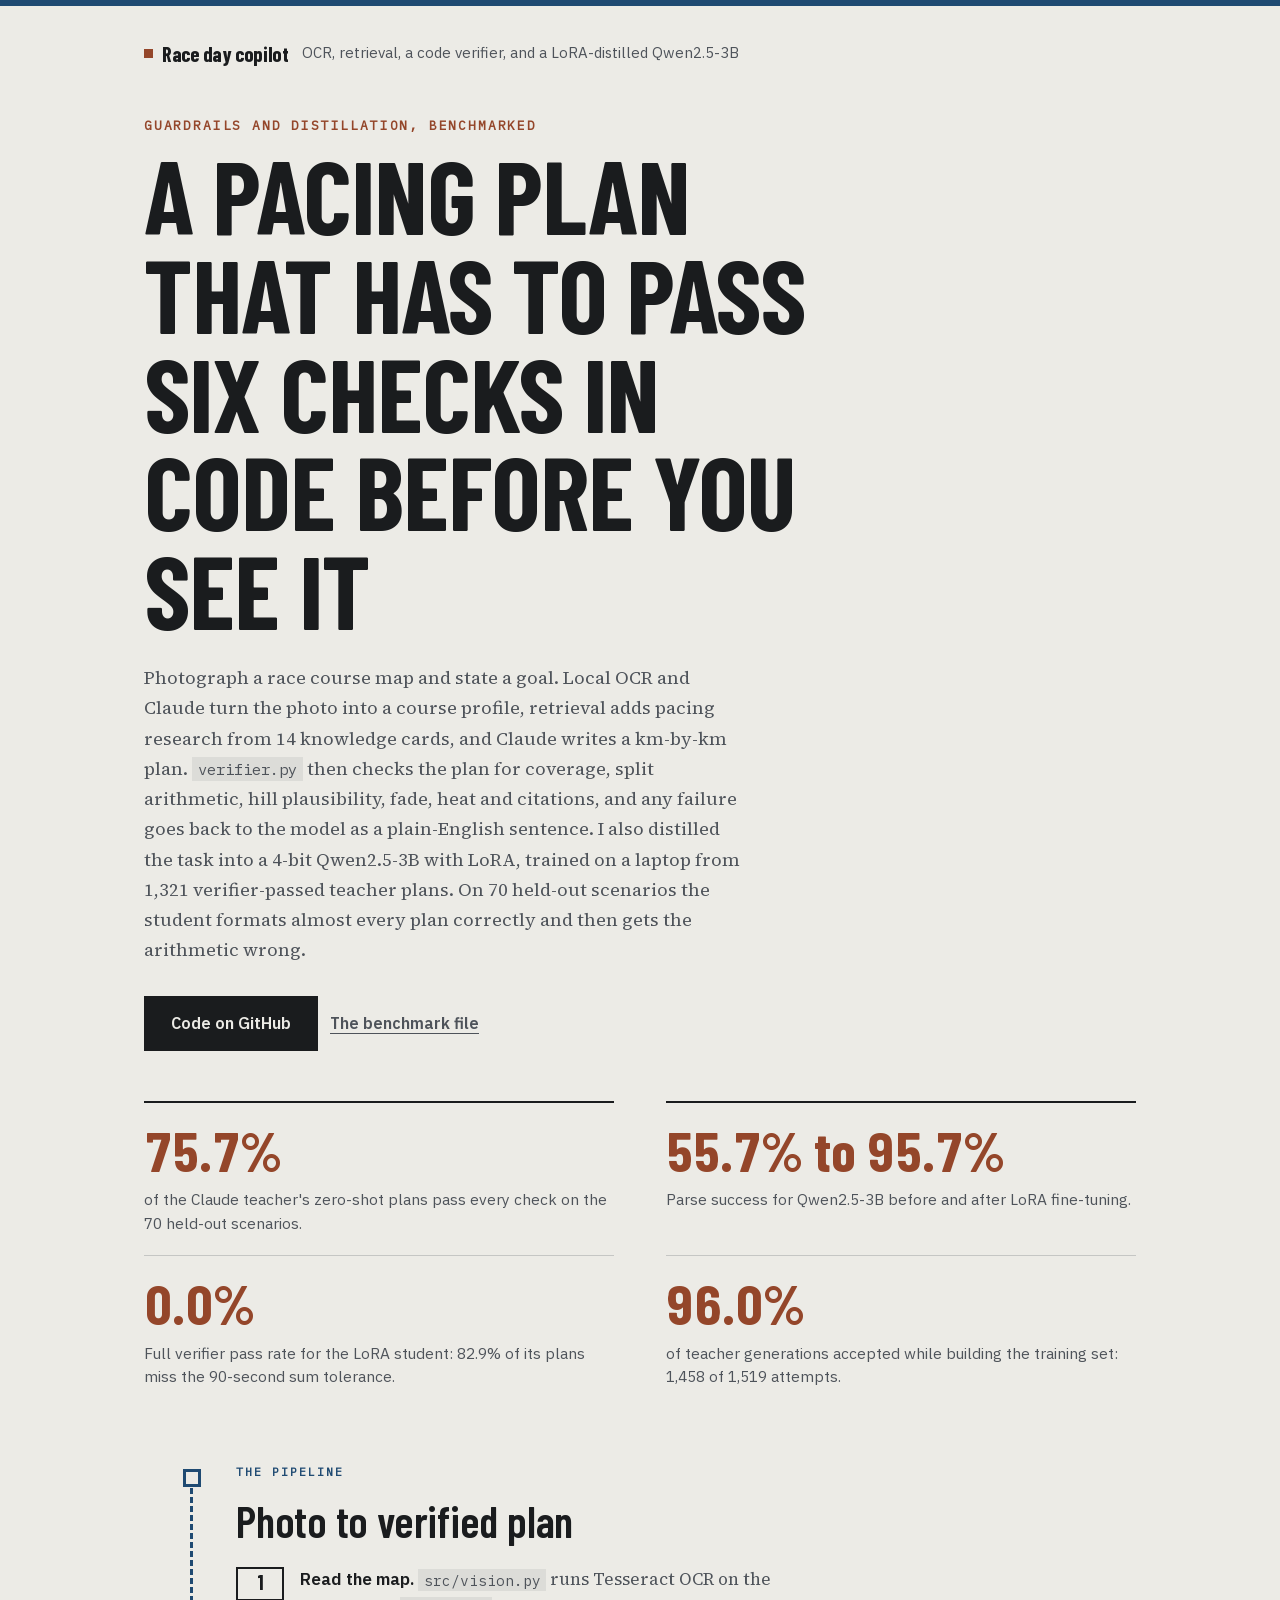
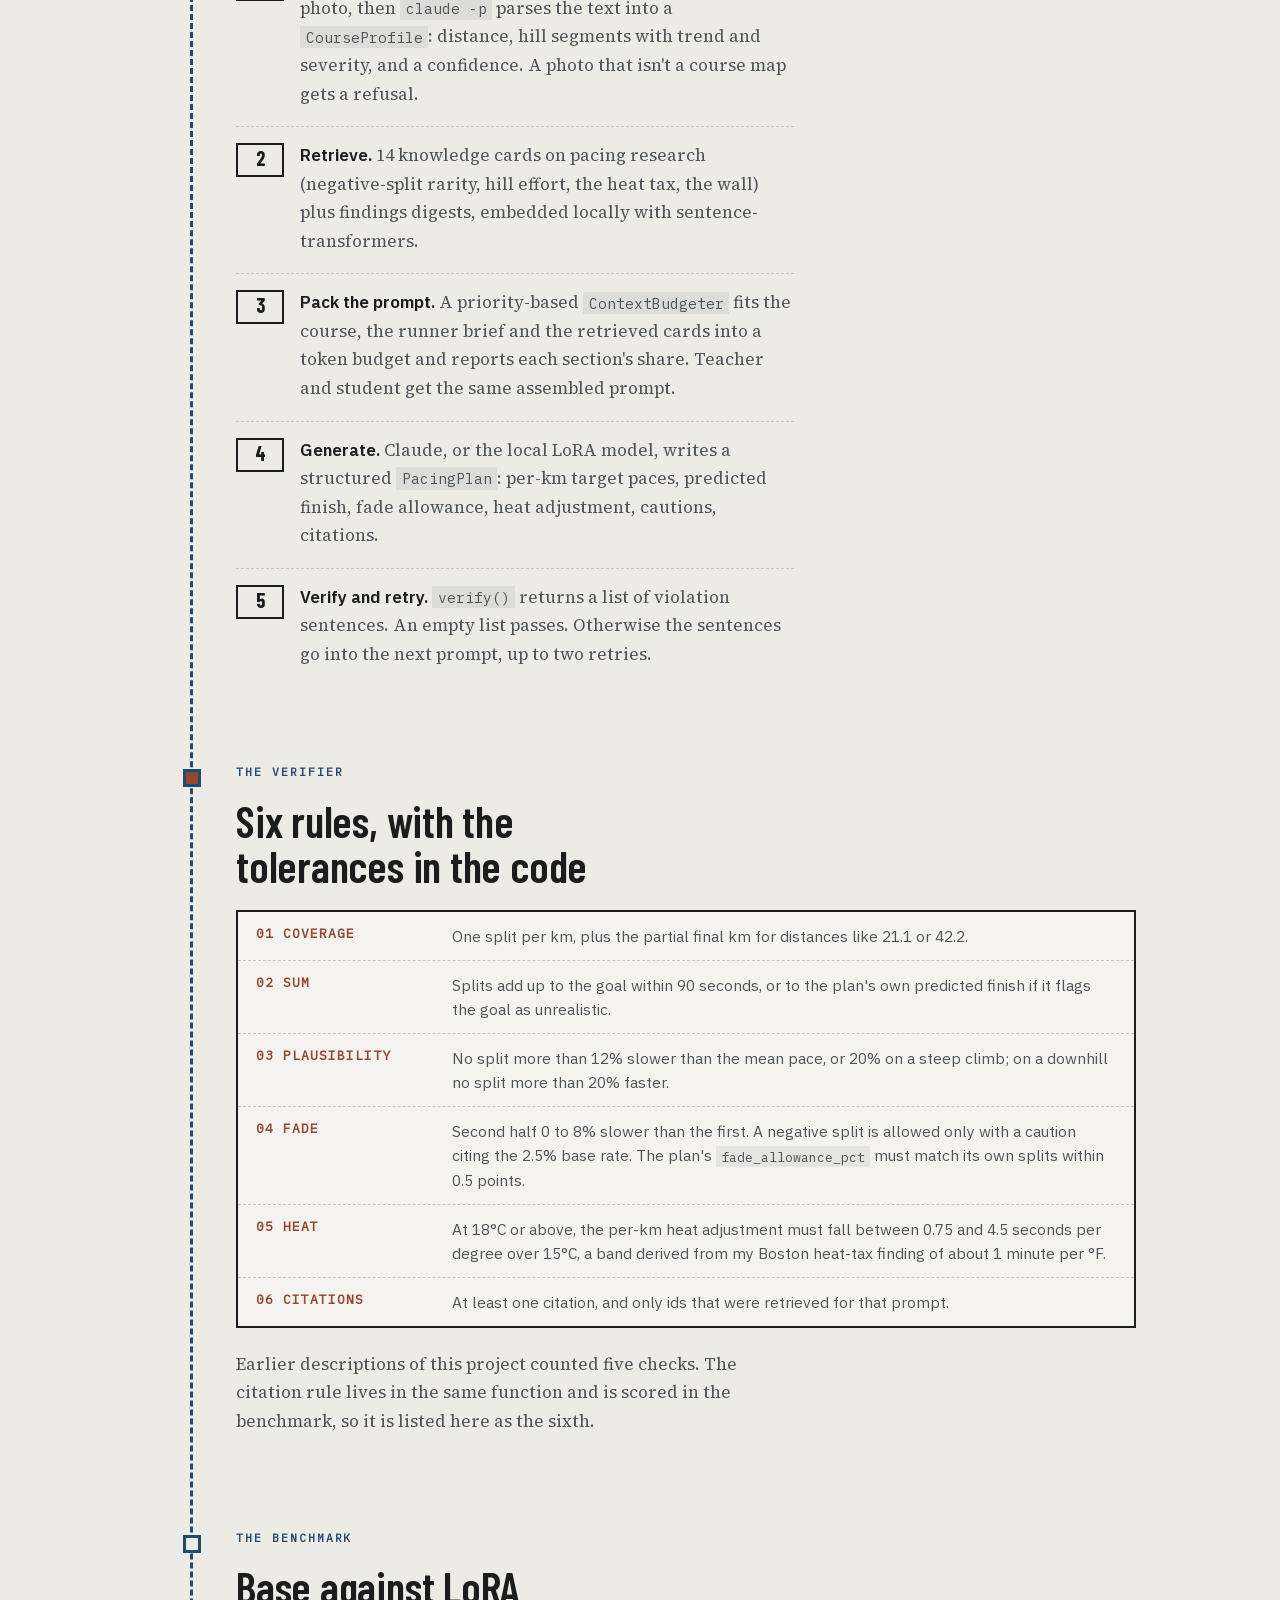
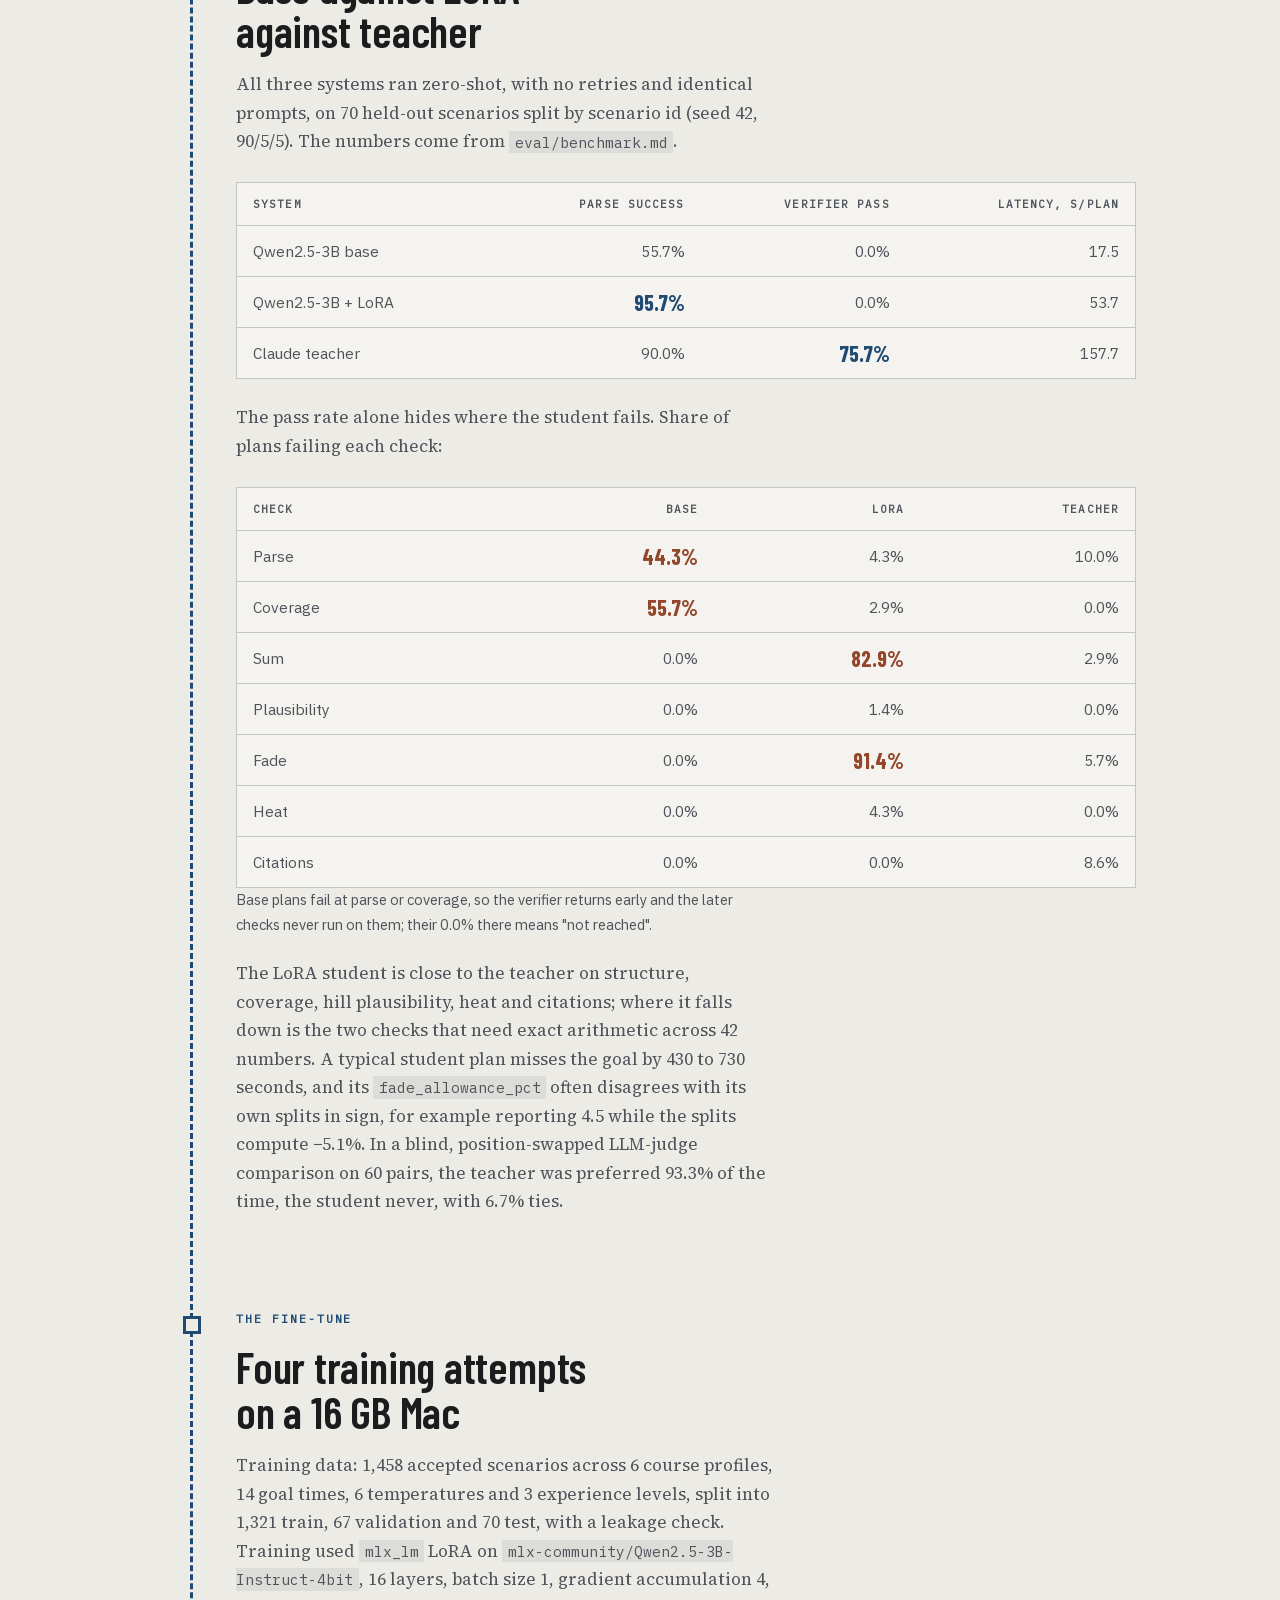
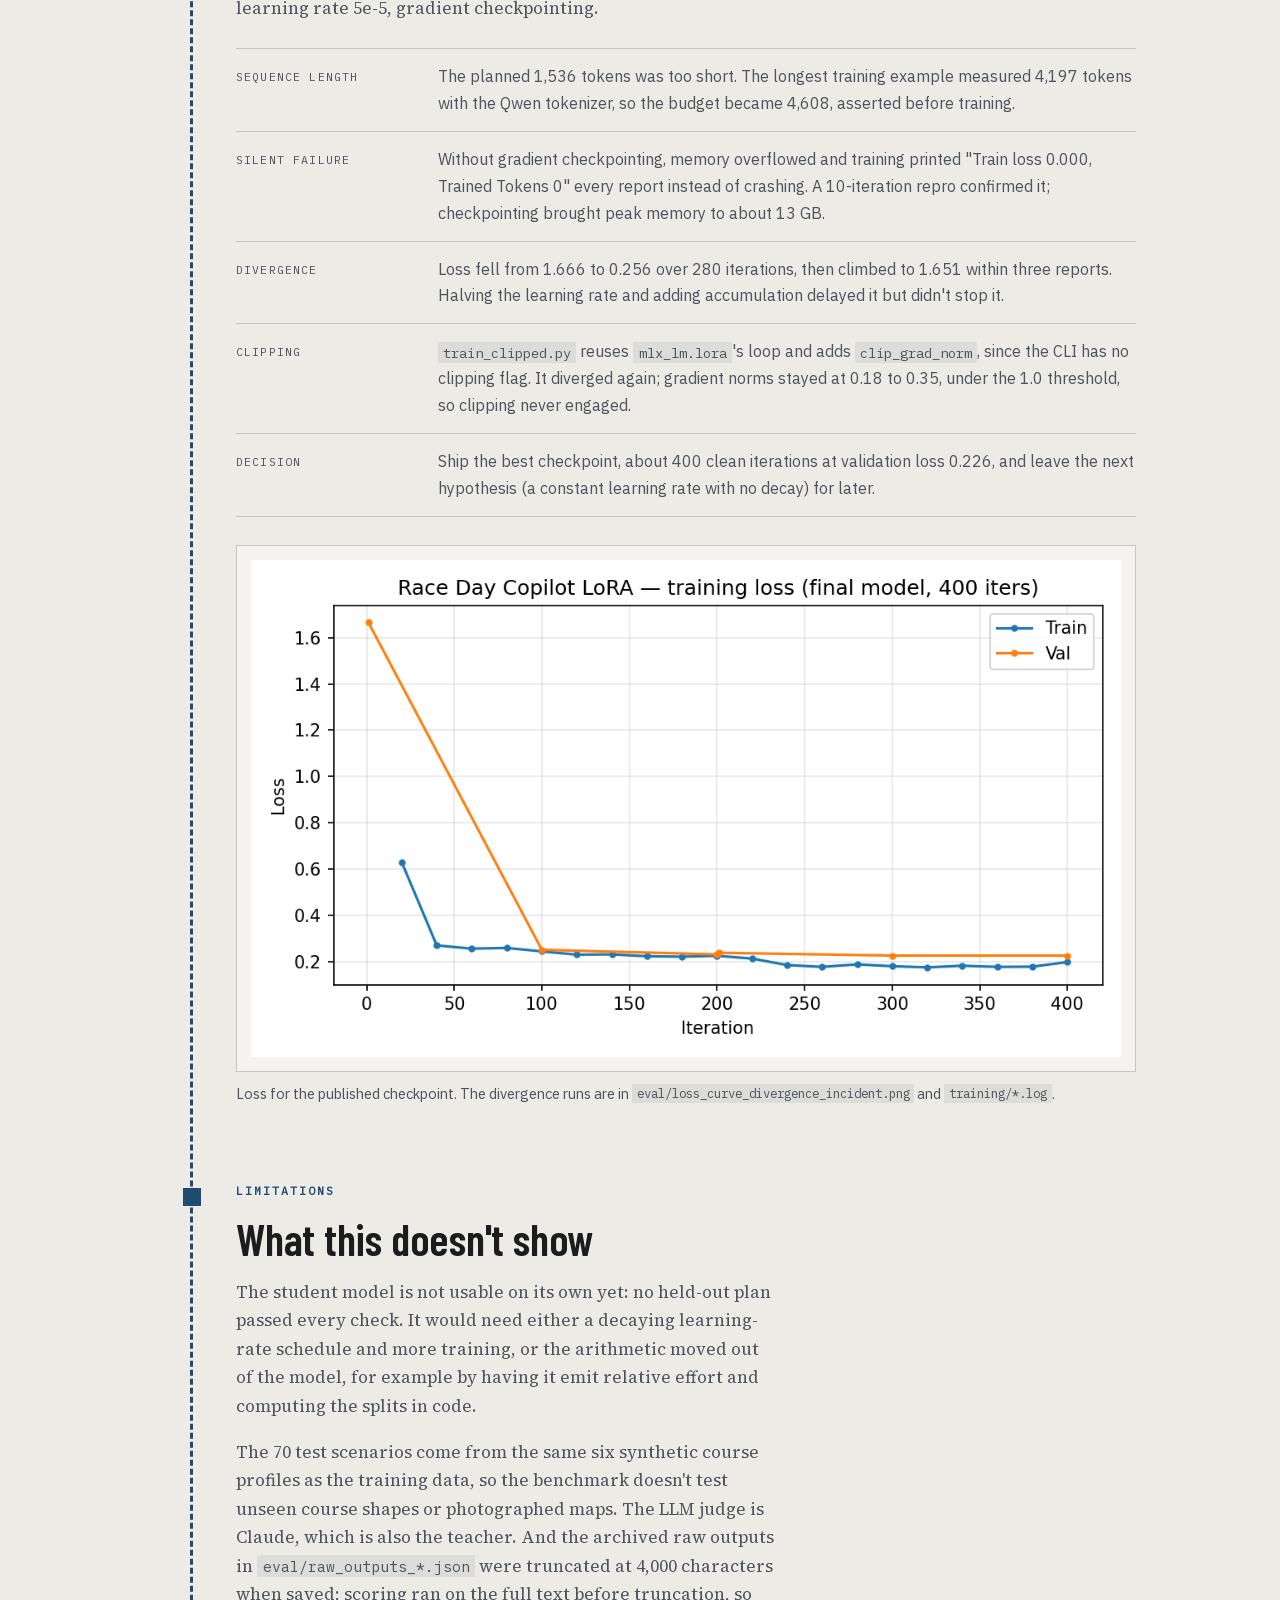
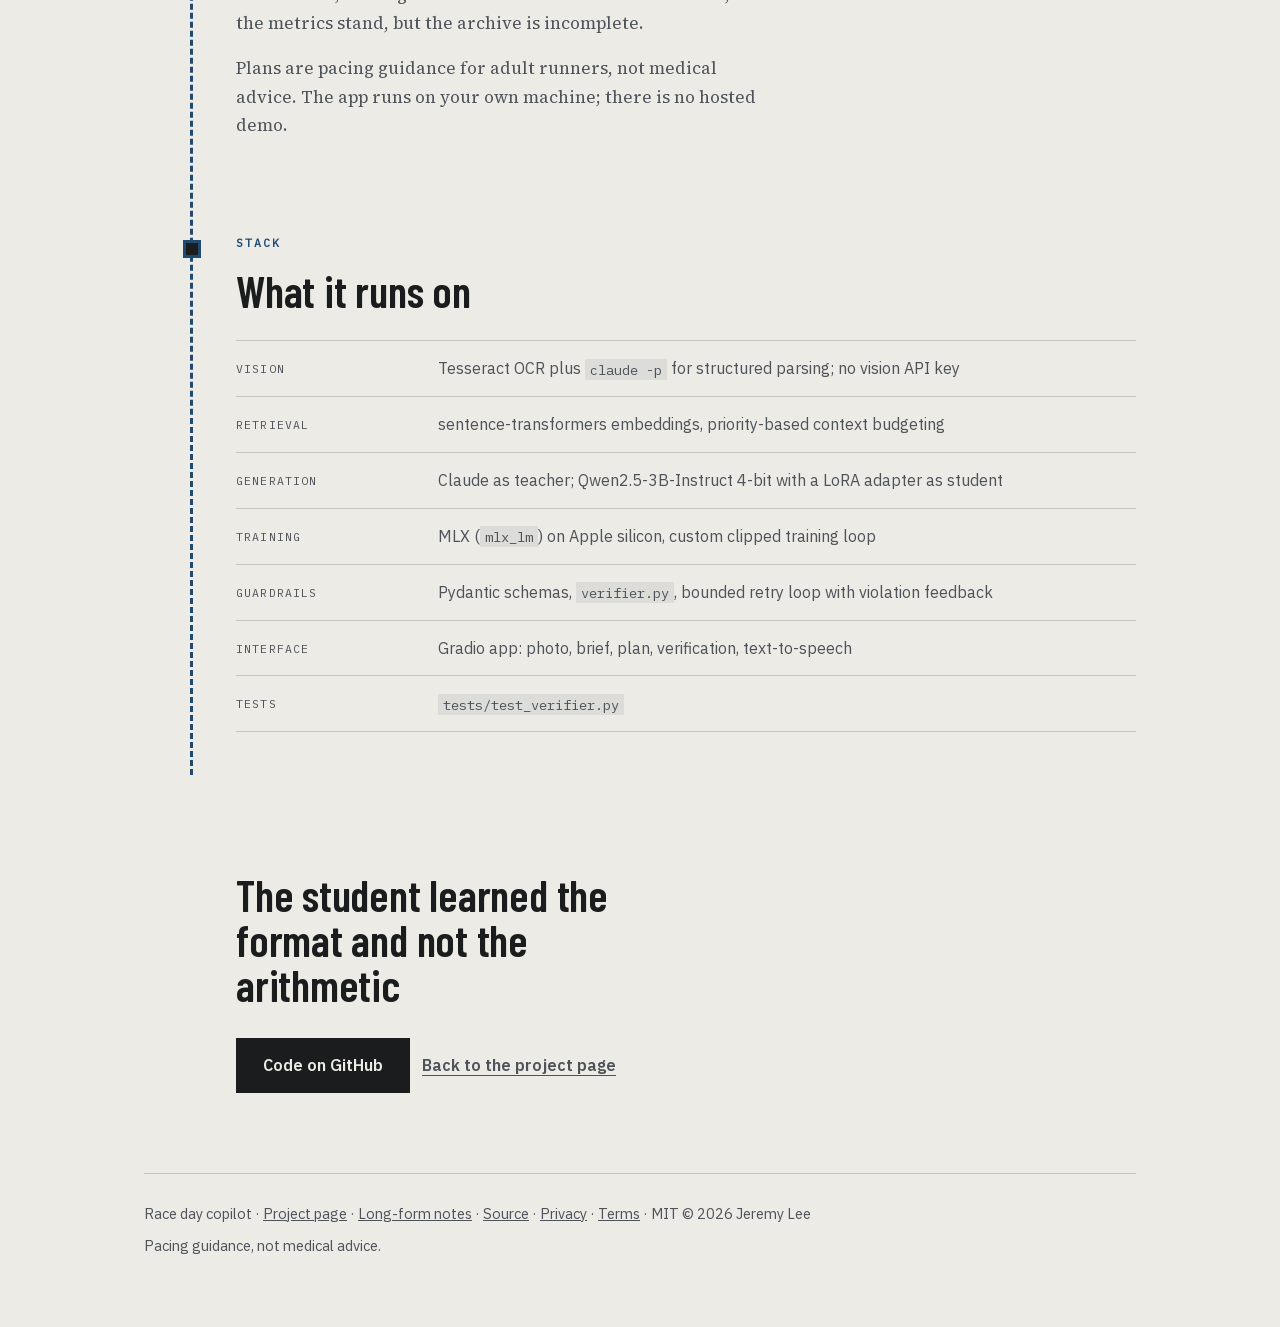
==== commit 6549dc55: "Rewrite write-up, README and pages in plainer prose" ====
--- a/overview/index.html
+++ b/overview/index.html
@@ -276,7 +276,7 @@
       plain-English sentence. I also distilled the task into a 4-bit Qwen2.5-3B
       with LoRA, trained on a laptop from 1,321 verifier-passed teacher plans. On
       70 held-out scenarios the student formats almost every plan correctly and
-      fails on arithmetic.
+      then gets the arithmetic wrong.
     </p>
 
     <div class="cta-row">
@@ -329,7 +329,7 @@
       <div><dt>03 Plausibility</dt><dd>No split more than 12% slower than the mean pace, or 20% on a steep climb; on a downhill no split more than 20% faster.</dd></div>
       <div><dt>04 Fade</dt><dd>Second half 0 to 8% slower than the first. A negative split is allowed only with a caution citing the 2.5% base rate. The plan's <code>fade_allowance_pct</code> must match its own splits within 0.5 points.</dd></div>
       <div><dt>05 Heat</dt><dd>At 18&deg;C or above, the per-km heat adjustment must fall between 0.75 and 4.5 seconds per degree over 15&deg;C, a band derived from my Boston heat-tax finding of about 1 minute per &deg;F.</dd></div>
-      <div><dt>06 Citations</dt><dd>At least one citation, and only ids that were actually retrieved.</dd></div>
+      <div><dt>06 Citations</dt><dd>At least one citation, and only ids that were retrieved for that prompt.</dd></div>
     </dl>
     <p style="margin-top:22px">
       Earlier descriptions of this project counted five checks. The citation rule
@@ -342,9 +342,9 @@
     <p class="eyebrow">The benchmark</p>
     <h2>Base against LoRA against teacher</h2>
     <p>
-      70 held-out scenarios, split by scenario id (seed 42, 90/5/5), zero-shot
-      with no retries, identical prompts for all three systems. From
-      <code>eval/benchmark.md</code>.
+      All three systems ran zero-shot, with no retries and identical prompts, on
+      70 held-out scenarios split by scenario id (seed 42, 90/5/5). The numbers
+      come from <code>eval/benchmark.md</code>.
     </p>
     <div class="tablewrap" role="region" aria-label="Benchmark of three systems" tabindex="0">
       <table class="sheet">
@@ -374,8 +374,8 @@
     <p class="sheet-note">Base plans fail at parse or coverage, so the verifier returns early and the later checks never run on them; their 0.0% there means "not reached".</p>
     <p style="margin-top:22px">
       The LoRA student is close to the teacher on structure, coverage, hill
-      plausibility, heat and citations. It fails on the two checks that need exact
-      arithmetic across 42 numbers. A typical student plan misses the goal by 430
+      plausibility, heat and citations; where it falls down is the two checks that
+      need exact arithmetic across 42 numbers. A typical student plan misses the goal by 430
       to 730 seconds, and its <code>fade_allowance_pct</code> often disagrees with
       its own splits in sign, for example reporting 4.5 while the splits compute
       &minus;5.1%. In a blind, position-swapped LLM-judge comparison on 60 pairs,
@@ -395,9 +395,9 @@
       gradient checkpointing.
     </p>
     <dl class="specs">
-      <div class="spec"><dt>Sequence length</dt><dd>The planned 1,536 tokens was too short. The longest real example measured 4,197 tokens with the Qwen tokenizer, so the budget became 4,608, asserted before training.</dd></div>
+      <div class="spec"><dt>Sequence length</dt><dd>The planned 1,536 tokens was too short. The longest training example measured 4,197 tokens with the Qwen tokenizer, so the budget became 4,608, asserted before training.</dd></div>
       <div class="spec"><dt>Silent failure</dt><dd>Without gradient checkpointing, memory overflowed and training printed "Train loss 0.000, Trained Tokens 0" every report instead of crashing. A 10-iteration repro confirmed it; checkpointing brought peak memory to about 13 GB.</dd></div>
-      <div class="spec"><dt>Divergence</dt><dd>Loss fell from 1.666 to 0.256, then climbed to 1.651 around iteration 280. Halving the learning rate and adding accumulation delayed it but didn't stop it.</dd></div>
+      <div class="spec"><dt>Divergence</dt><dd>Loss fell from 1.666 to 0.256 over 280 iterations, then climbed to 1.651 within three reports. Halving the learning rate and adding accumulation delayed it but didn't stop it.</dd></div>
       <div class="spec"><dt>Clipping</dt><dd><code>train_clipped.py</code> reuses <code>mlx_lm.lora</code>'s loop and adds <code>clip_grad_norm</code>, since the CLI has no clipping flag. It diverged again; gradient norms stayed at 0.18 to 0.35, under the 1.0 threshold, so clipping never engaged.</dd></div>
       <div class="spec"><dt>Decision</dt><dd>Ship the best checkpoint, about 400 clean iterations at validation loss 0.226, and leave the next hypothesis (a constant learning rate with no decay) for later.</dd></div>
     </dl>
@@ -421,7 +421,7 @@
     </p>
     <p>
       The 70 test scenarios come from the same six synthetic course profiles as
-      the training data, so the benchmark doesn't test unseen course shapes or real
+      the training data, so the benchmark doesn't test unseen course shapes or
       photographed maps. The LLM judge is Claude, which is also the teacher. And the
       archived raw outputs in <code>eval/raw_outputs_*.json</code> were truncated at
       4,000 characters when saved; scoring ran on the full text before truncation,
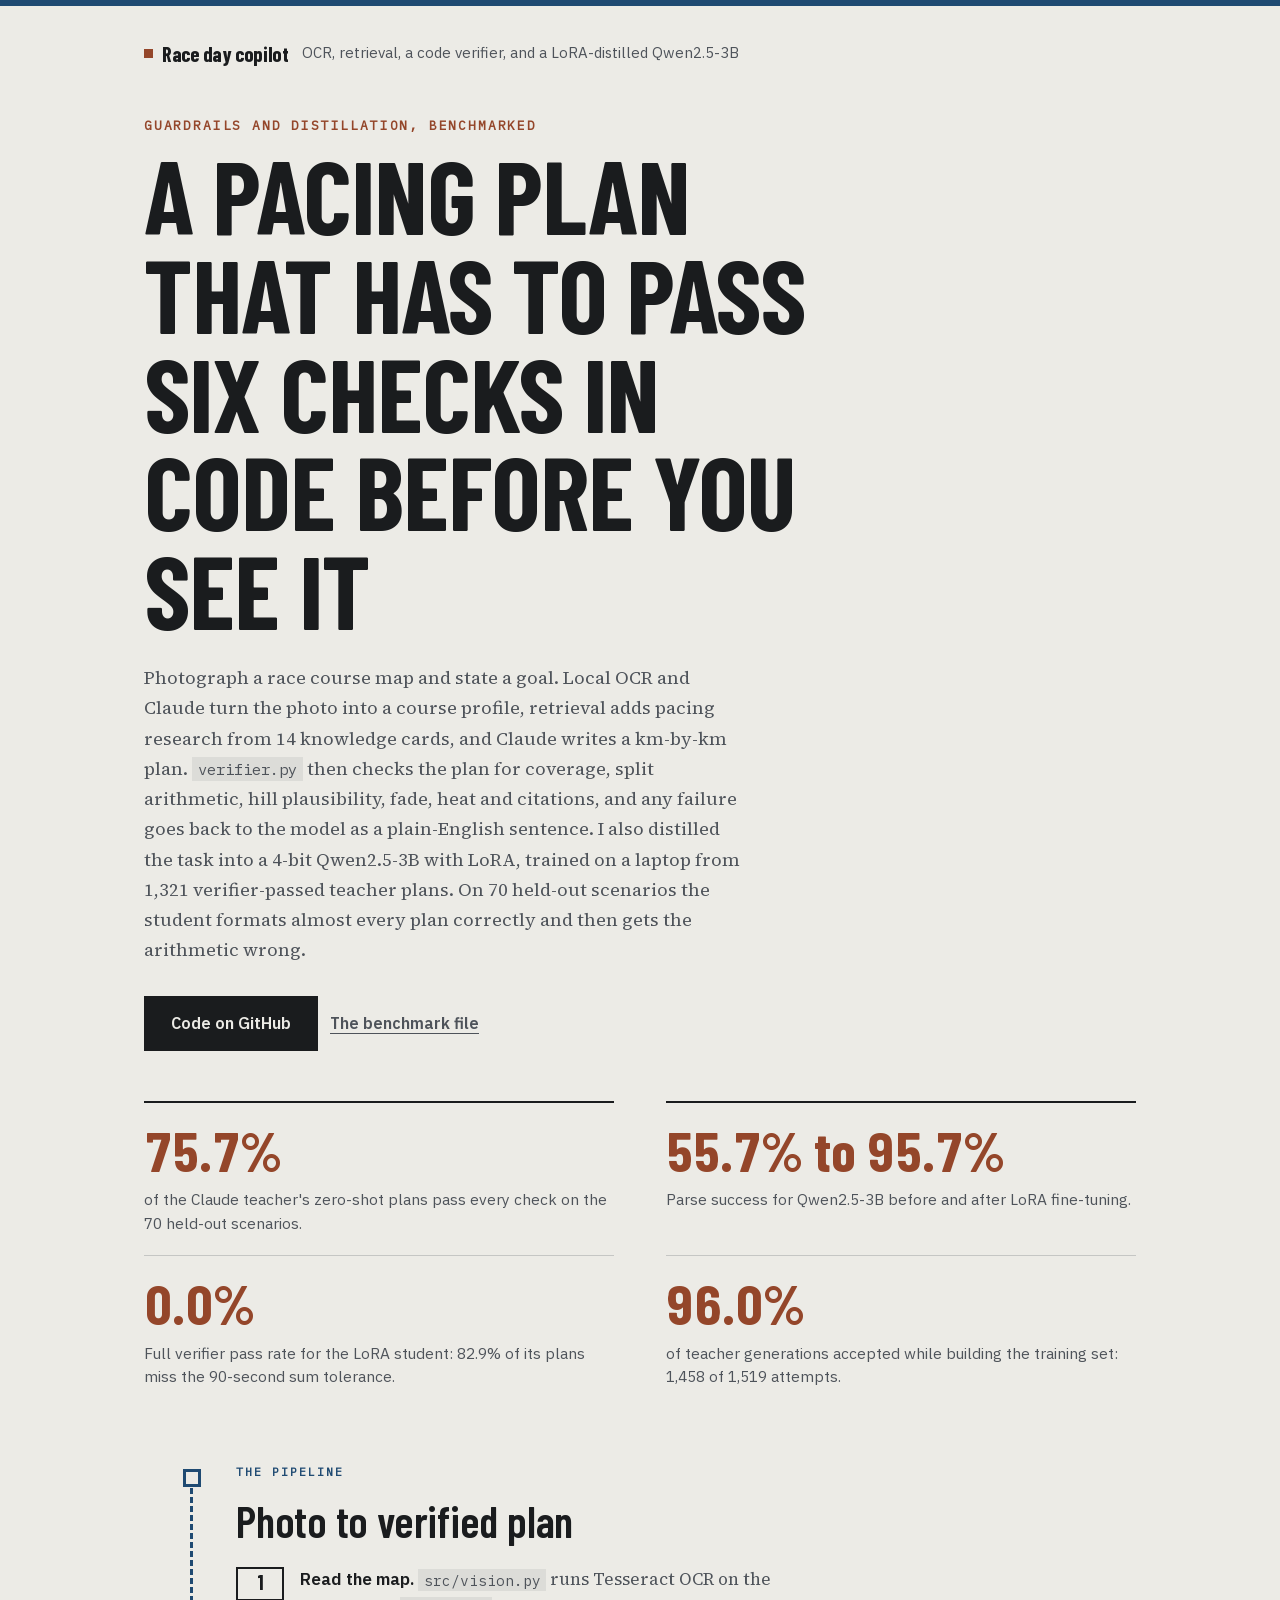
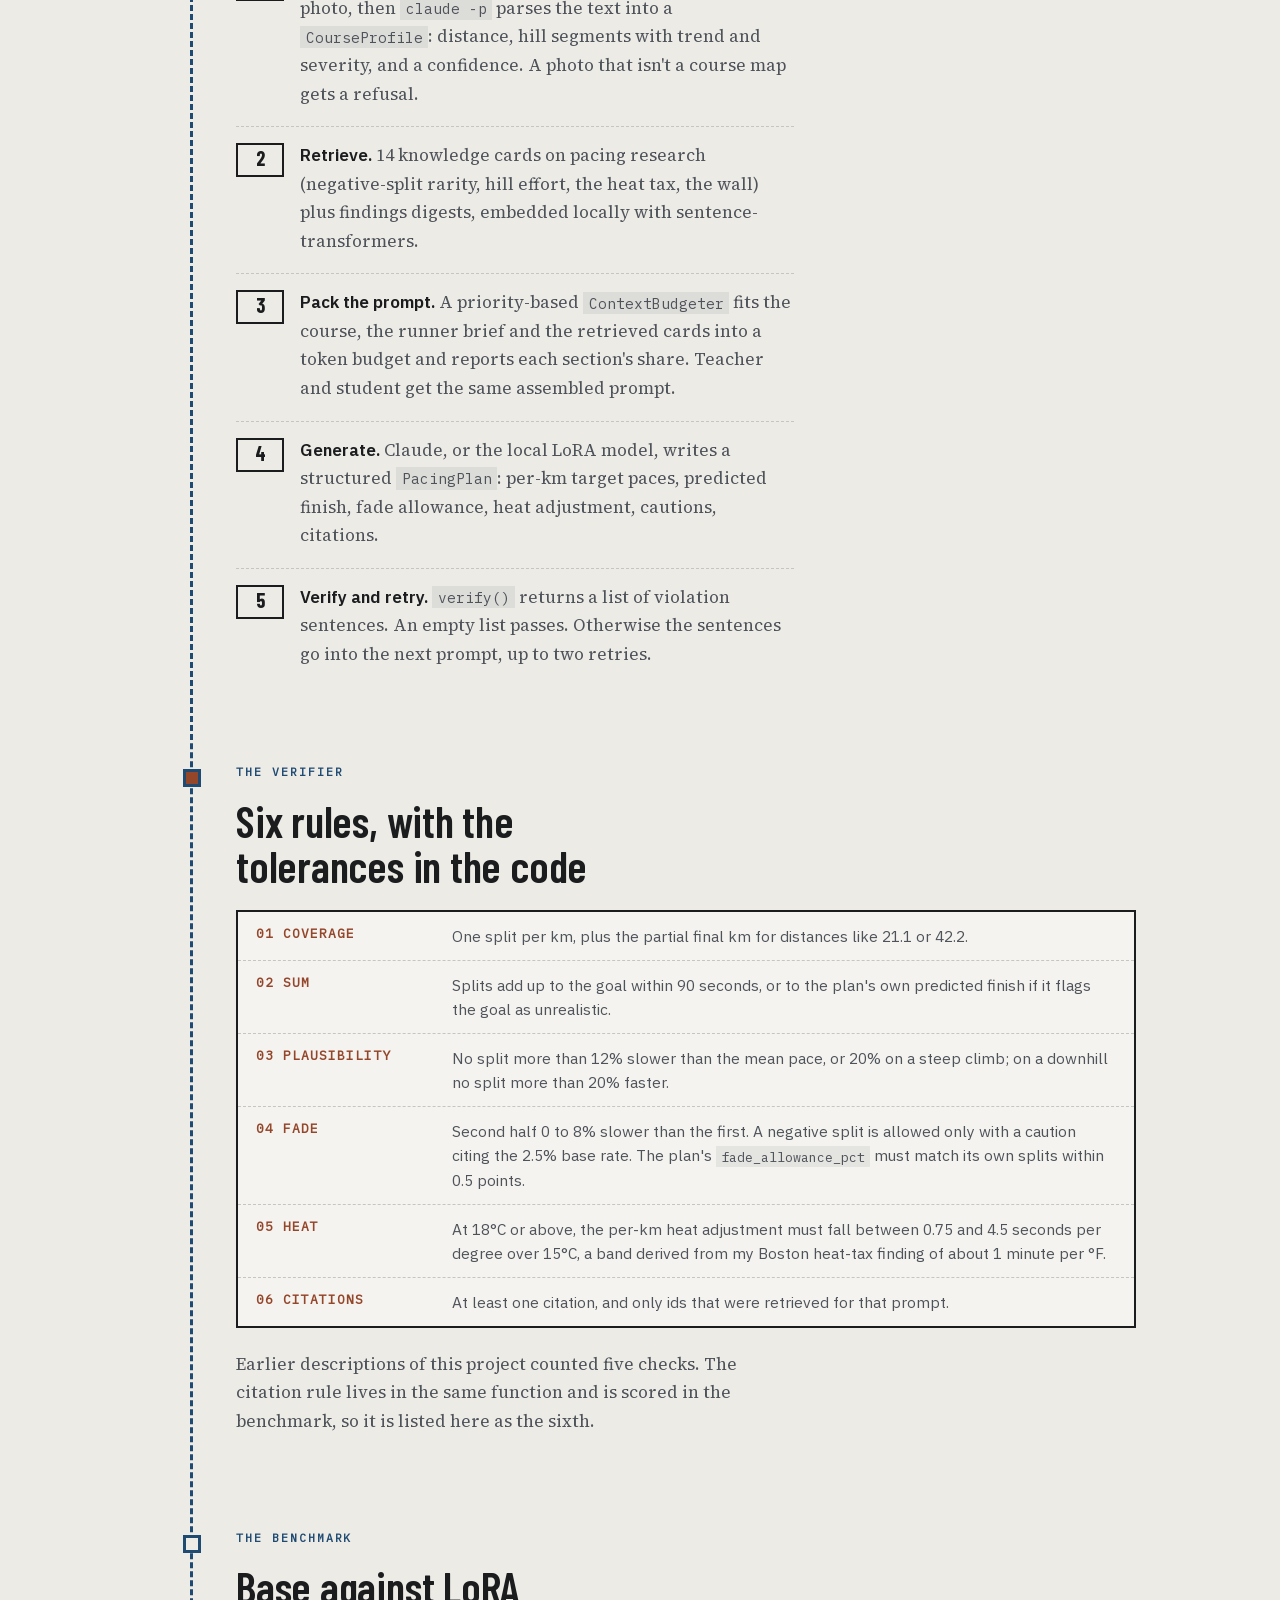
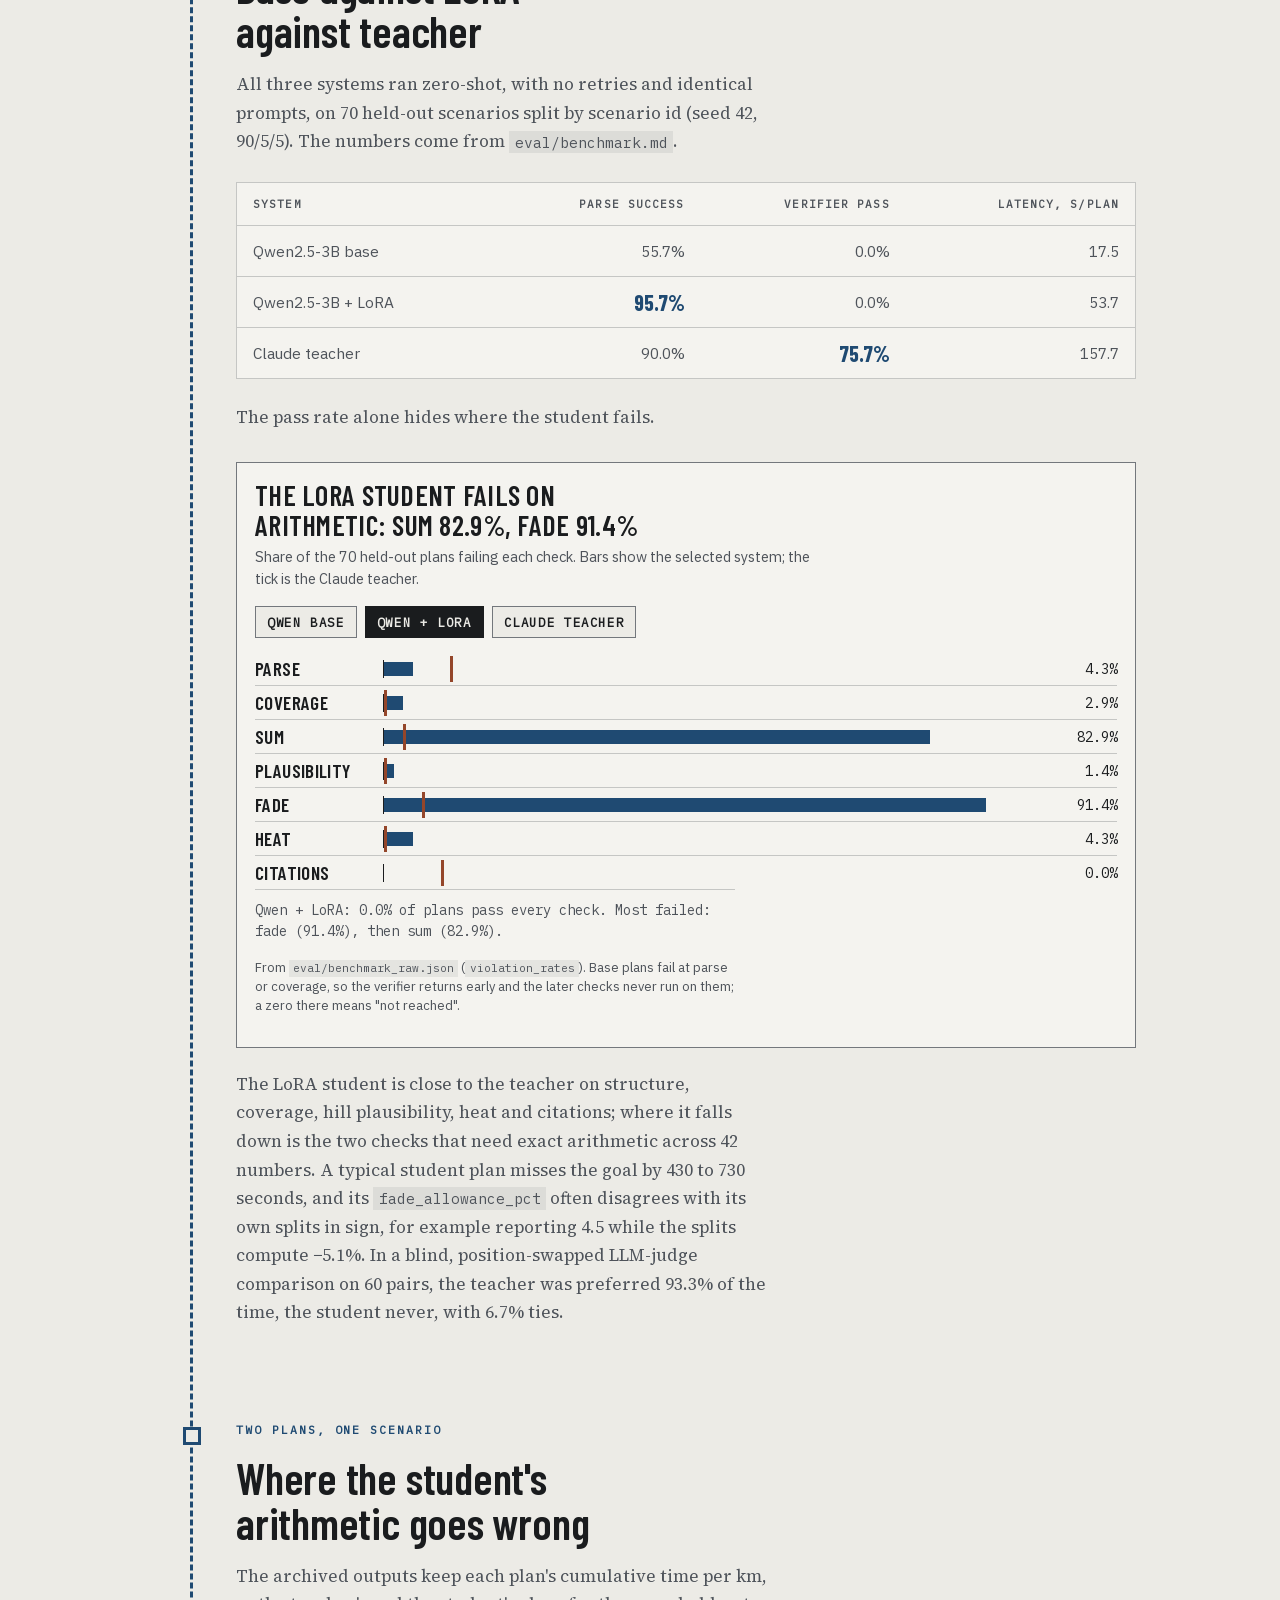
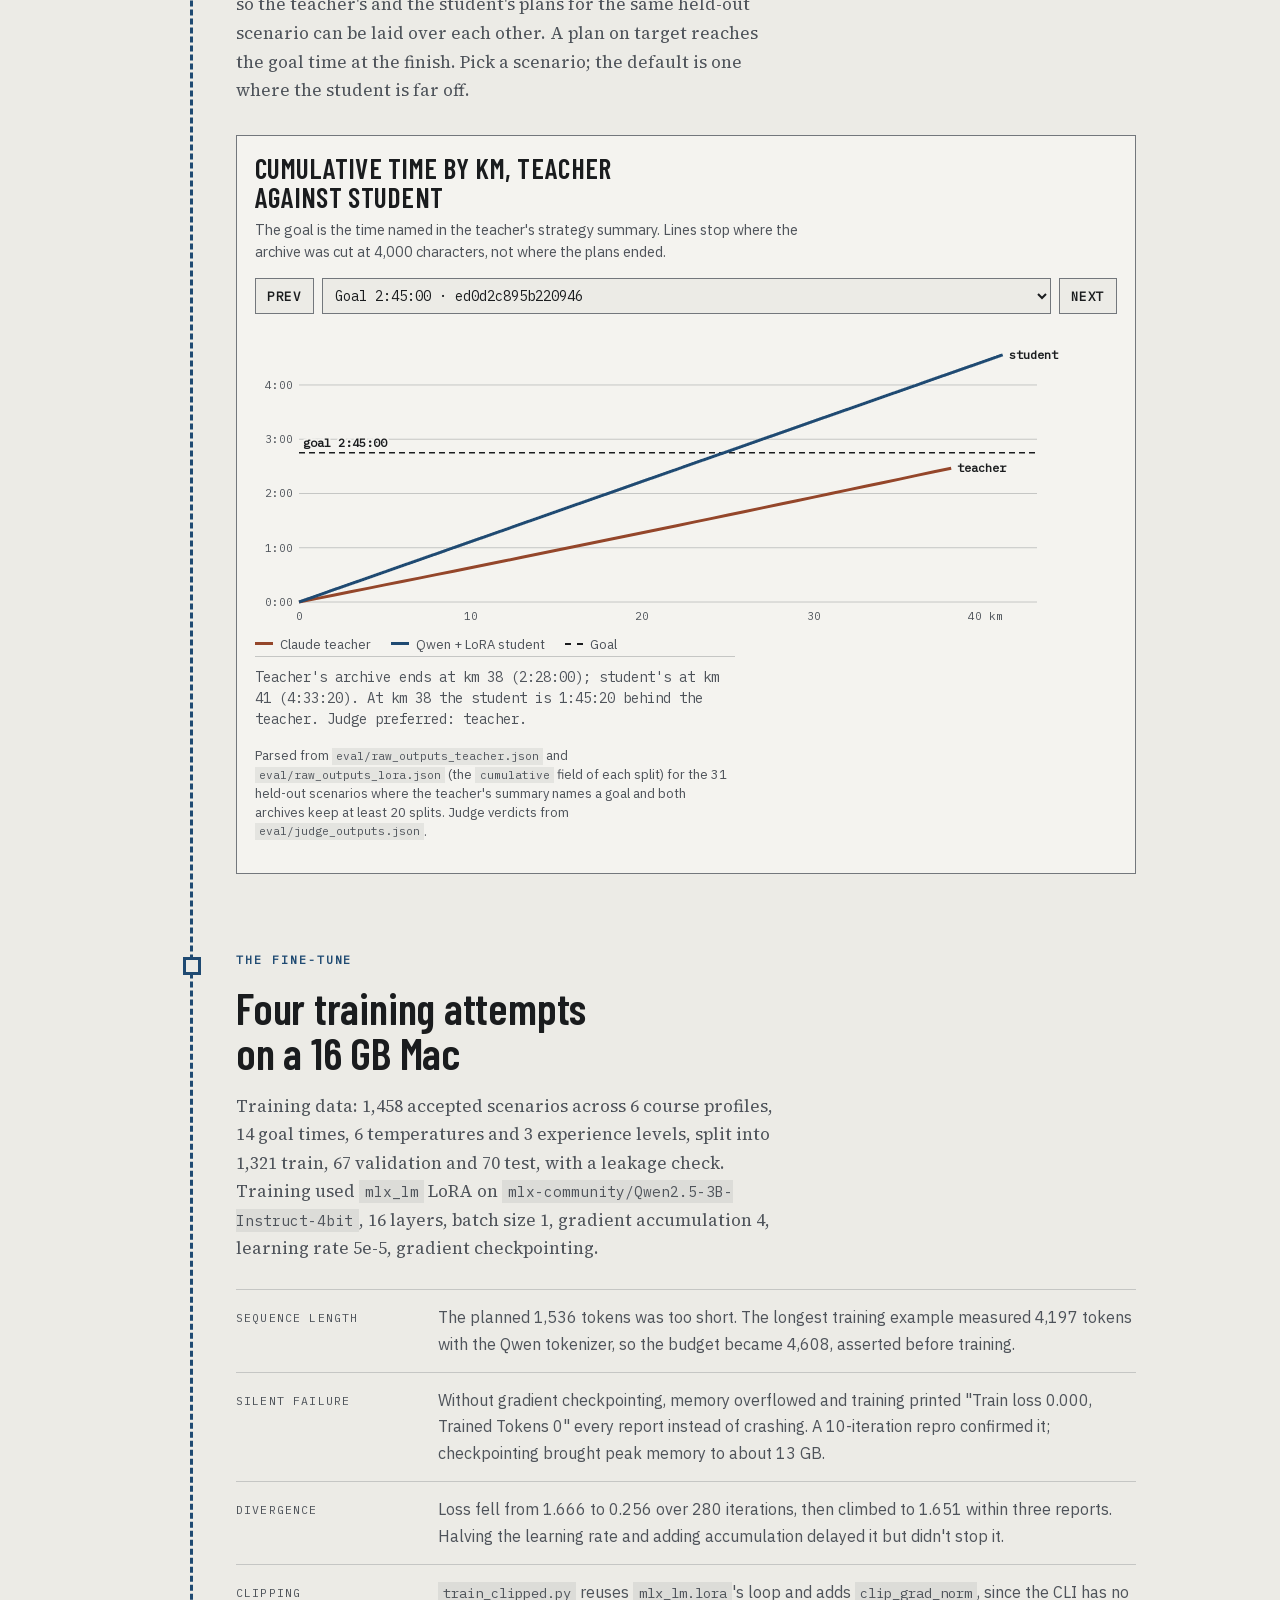
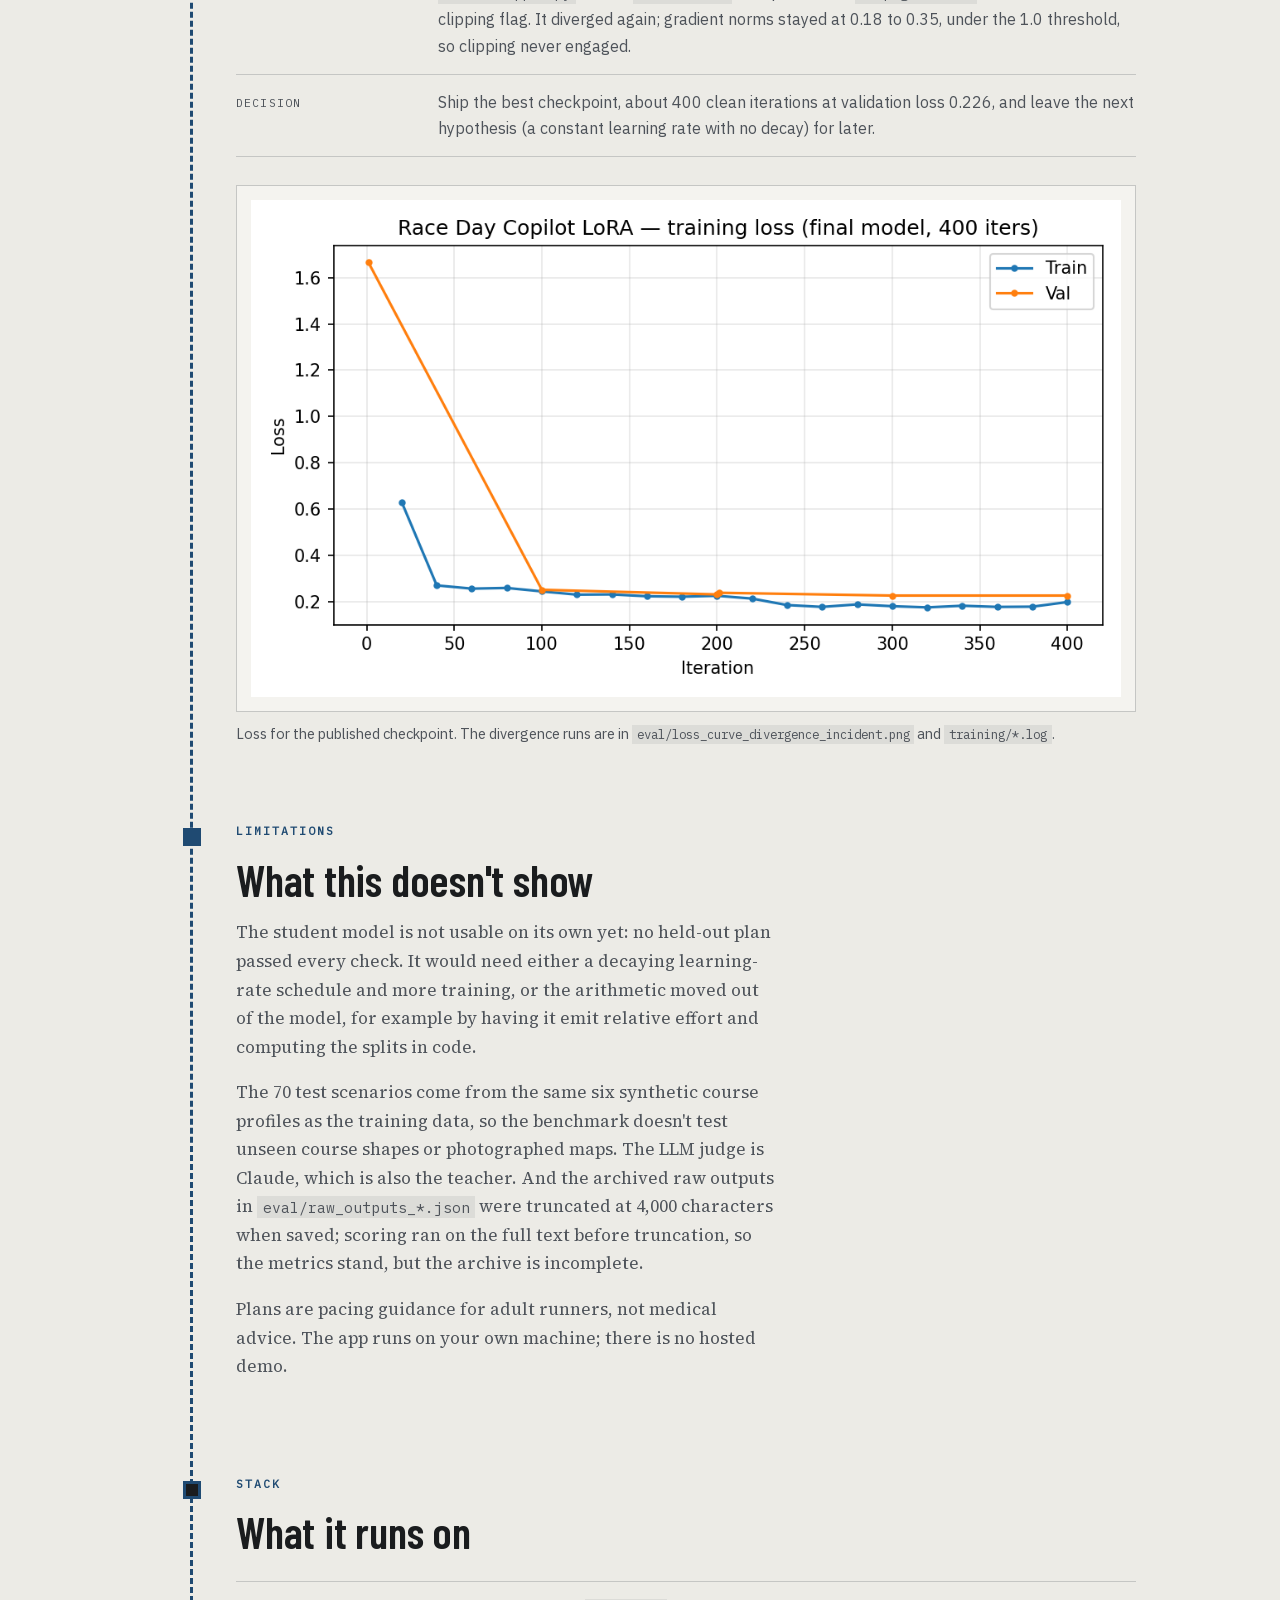
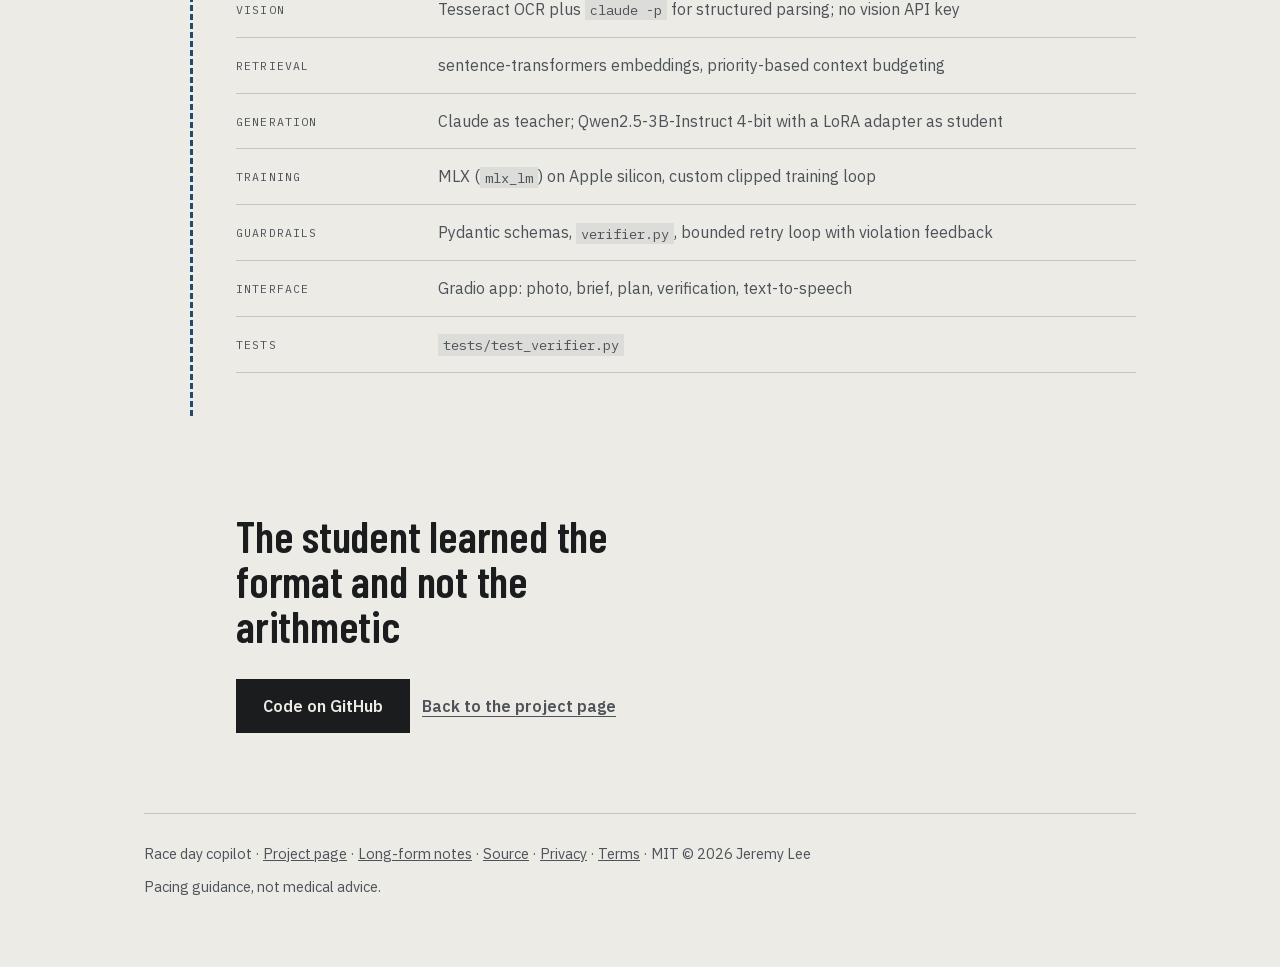
==== commit 693e4ec3: "Chart the per-check failures and compare archived plans on the write-up The per-check table becomes " ====
--- a/overview/index.html
+++ b/overview/index.html
@@ -257,6 +257,46 @@
 </style>
 </head>
 <body>
+<style>
+  .viz { margin-top: 30px; border: 1px solid var(--edge); background: var(--card); padding: 18px 18px 14px; font-family: var(--sans); }
+  .viz h3 { font: 600 clamp(22px, 2.6vw, 28px)/1.06 var(--display); text-transform: uppercase; letter-spacing: .01em;
+            margin: 0 0 6px; max-width: 34ch; }
+  .viz .sub { font-size: 14.5px; color: var(--muted); margin: 0 0 16px; max-width: 64ch; line-height: 1.5; }
+  .ctl { display: flex; flex-wrap: wrap; gap: 8px; margin: 0 0 14px; }
+  .ctl button, .pick button { font: 600 12.5px/1 var(--mono); letter-spacing: .05em; text-transform: uppercase; padding: 9px 11px;
+                background: var(--paper); color: var(--ink); border: 1px solid var(--edge); cursor: pointer; }
+  .ctl button:hover, .pick button:hover { border-color: var(--ink); }
+  .ctl button[aria-pressed="true"] { background: var(--ink); color: var(--paper); border-color: var(--ink); }
+  .readout { font: 400 14px/1.5 var(--mono); color: var(--ink); min-height: 3em; border-top: 1px solid var(--rule);
+             padding-top: 10px; margin: 10px 0 0; }
+  .vsrc { font-size: 13px; color: var(--muted); margin: 8px 0 0; line-height: 1.45; }
+  .vh { position: absolute; width: 1px; height: 1px; overflow: hidden; clip: rect(0 0 0 0); }
+  .ckrow { display: grid; grid-template-columns: 7.4rem minmax(0, 1fr) 4rem; gap: 10px; align-items: center;
+           padding: 7px 0; border-bottom: 1px solid var(--rule); }
+  .ckrow:last-child { border-bottom: 0; }
+  .ckrow .nm { font: 600 19px/1 var(--display); text-transform: uppercase; letter-spacing: .02em; }
+  .ckrow .tk { position: relative; height: 18px; border-left: 1px solid var(--ink); }
+  .ckrow .bar { position: absolute; left: 0; top: 2px; bottom: 2px; background: var(--accent2); }
+  .ckrow .tick { position: absolute; top: -4px; bottom: -4px; border-left: 3px solid var(--accent); }
+  .ckrow .v { font: 400 14px/1 var(--mono); text-align: right; font-variant-numeric: tabular-nums; }
+  .pick { display: flex; flex-wrap: wrap; gap: 8px; align-items: stretch; margin: 0 0 12px; }
+  .pick select { font: 400 14px/1.2 var(--mono); color: var(--ink); background: var(--paper); border: 1px solid var(--edge);
+                 padding: 7px 8px; min-width: 0; flex: 1 1 14rem; max-width: 100%; }
+  .host { position: relative; }
+  .host svg { display: block; width: 100%; height: auto; overflow: visible; }
+  .t-ax { font: 400 11px var(--mono); fill: var(--muted); }
+  .t-g { font: 600 12px var(--mono); fill: var(--ink); paint-order: stroke; stroke: var(--card); stroke-width: 4px; }
+  .g-grid { stroke: var(--rule); stroke-width: 1; }
+  .g-goal { stroke: var(--ink); stroke-width: 1.5; stroke-dasharray: 6 4; }
+  .g-t { fill: none; stroke: var(--accent); stroke-width: 3; }
+  .g-l { fill: none; stroke: var(--accent2); stroke-width: 3; stroke-dasharray: 1 0; }
+  .lgd { display: flex; flex-wrap: wrap; gap: 6px 20px; font-size: 13px; color: var(--ink2); margin: 8px 0 0; }
+  .lgd span::before { content: ""; display: inline-block; width: 18px; height: 0; border-top: 3px solid var(--accent); margin-right: 7px; vertical-align: 4px; }
+  .lgd .l::before { border-top-color: var(--accent2); }
+  .lgd .g::before { border-top: 2px dashed var(--ink); }
+  @media (max-width: 520px) { .viz { padding: 14px 12px 12px; } .pick select { flex-basis: 100%; order: -1; } .pick button { flex: 1; } .ckrow { grid-template-columns: 6.2rem minmax(0, 1fr) 3.6rem; } .ckrow .nm { font-size: 17px; } }
+</style>
+
 <div class="wrap">
   <header class="masthead">
     <div class="logo"><span class="dot" aria-hidden="true"></span>Race day copilot</div>
@@ -356,22 +396,20 @@
         </tbody>
       </table>
     </div>
-    <p style="margin-top:24px">The pass rate alone hides where the student fails. Share of plans failing each check:</p>
-    <div class="tablewrap" role="region" aria-label="Per-check violation rates" tabindex="0">
-      <table class="sheet">
-        <thead><tr><th>Check</th><th class="num">Base</th><th class="num">LoRA</th><th class="num">Teacher</th></tr></thead>
-        <tbody>
-          <tr><td>Parse</td><td class="num bad">44.3%</td><td class="num">4.3%</td><td class="num">10.0%</td></tr>
-          <tr><td>Coverage</td><td class="num bad">55.7%</td><td class="num">2.9%</td><td class="num">0.0%</td></tr>
-          <tr><td>Sum</td><td class="num">0.0%</td><td class="num bad">82.9%</td><td class="num">2.9%</td></tr>
-          <tr><td>Plausibility</td><td class="num">0.0%</td><td class="num">1.4%</td><td class="num">0.0%</td></tr>
-          <tr><td>Fade</td><td class="num">0.0%</td><td class="num bad">91.4%</td><td class="num">5.7%</td></tr>
-          <tr><td>Heat</td><td class="num">0.0%</td><td class="num">4.3%</td><td class="num">0.0%</td></tr>
-          <tr><td>Citations</td><td class="num">0.0%</td><td class="num">0.0%</td><td class="num">8.6%</td></tr>
-        </tbody>
-      </table>
+    <p style="margin-top:24px">The pass rate alone hides where the student fails.</p>
+    <div class="viz" id="chk">
+      <h3 id="chk-title">The LoRA student fails on arithmetic: sum 82.9%, fade 91.4%</h3>
+      <p class="sub">Share of the 70 held-out plans failing each check. Bars show the selected system; the tick is the Claude teacher.</p>
+      <div class="ctl" role="group" aria-label="Choose a system">
+        <button type="button" data-s="base" aria-pressed="false">Qwen base</button>
+        <button type="button" data-s="lora" aria-pressed="true">Qwen + LoRA</button>
+        <button type="button" data-s="teacher" aria-pressed="false">Claude teacher</button>
+      </div>
+      <div id="chk-rows"></div>
+      <p class="readout" id="chk-out" aria-live="polite"></p>
+      <p class="vsrc">From <code>eval/benchmark_raw.json</code> (<code>violation_rates</code>). Base plans fail at parse or coverage, so
+        the verifier returns early and the later checks never run on them; a zero there means "not reached".</p>
     </div>
-    <p class="sheet-note">Base plans fail at parse or coverage, so the verifier returns early and the later checks never run on them; their 0.0% there means "not reached".</p>
     <p style="margin-top:22px">
       The LoRA student is close to the teacher on structure, coverage, hill
       plausibility, heat and citations; where it falls down is the two checks that
@@ -381,6 +419,32 @@
       &minus;5.1%. In a blind, position-swapped LLM-judge comparison on 60 pairs,
       the teacher was preferred 93.3% of the time, the student never, with 6.7% ties.
     </p>
+  </section>
+
+  <section class="stop">
+    <p class="eyebrow">Two plans, one scenario</p>
+    <h2>Where the student's arithmetic goes wrong</h2>
+    <p>
+      The archived outputs keep each plan's cumulative time per km, so the teacher's and the student's plans
+      for the same held-out scenario can be laid over each other. A plan on target reaches the goal time at
+      the finish. Pick a scenario; the default is one where the student is far off.
+    </p>
+    <div class="viz" id="strip">
+      <h3 id="strip-title">Cumulative time by km, teacher against student</h3>
+      <p class="sub">The goal is the time named in the teacher's strategy summary. Lines stop where the archive was cut at 4,000 characters, not where the plans ended.</p>
+      <div class="pick">
+        <button type="button" id="strip-prev" aria-label="Previous scenario">Prev</button>
+        <label for="strip-sel" class="vh">Scenario</label>
+        <select id="strip-sel"></select>
+        <button type="button" id="strip-next" aria-label="Next scenario">Next</button>
+      </div>
+      <div class="host" id="strip-host" role="img" aria-label="Cumulative time against km for the teacher's and the student's plans in the selected scenario, with the goal time as a dashed line."></div>
+      <div class="lgd" aria-hidden="true"><span class="t">Claude teacher</span><span class="l">Qwen + LoRA student</span><span class="g">Goal</span></div>
+      <p class="readout" id="strip-out" aria-live="polite"></p>
+      <p class="vsrc">Parsed from <code>eval/raw_outputs_teacher.json</code> and <code>eval/raw_outputs_lora.json</code> (the <code>cumulative</code>
+        field of each split) for the 31 held-out scenarios where the teacher's summary names a goal and both archives keep at least 20 splits.
+        Judge verdicts from <code>eval/judge_outputs.json</code>.</p>
+    </div>
   </section>
 
   <section class="stop">
@@ -403,7 +467,7 @@
     </dl>
     <figure>
       <div class="plate">
-        <img width="1050" height="600" src="../eval/loss_curve.png" loading="lazy"
+        <img src="../eval/loss_curve.png" loading="lazy"
           alt="Training and validation loss for the published LoRA model over 400 iterations; validation loss falls from about 1.67 to about 0.23 by iteration 100 and stays flat." />
       </div>
       <figcaption>Loss for the published checkpoint. The divergence runs are in <code>eval/loss_curve_divergence_incident.png</code> and <code>training/*.log</code>.</figcaption>
@@ -472,5 +536,95 @@
     <p>Pacing guidance, not medical advice.</p>
   </footer>
 </div>
+
+<script>
+(function () {
+  var NS = "http://www.w3.org/2000/svg";
+  function el(n, a, txt) { var e = document.createElementNS(NS, n); for (var k in a) e.setAttribute(k, a[k]); if (txt != null) e.textContent = txt; return e; }
+
+  /* ---- per-check violation rates: eval/benchmark_raw.json ---- */
+  var CHECKS = ["parse", "coverage", "sum", "plausibility", "fade", "heat", "citations"];
+  var V = {
+    base: { coverage: 0.557, parse: 0.443 },
+    lora: { sum: 0.829, fade: 0.914, plausibility: 0.014, parse: 0.043, heat: 0.043, coverage: 0.029 },
+    teacher: { parse: 0.1, sum: 0.029, fade: 0.057, citations: 0.086 }
+  };
+  var PASS = { base: 0.0, lora: 0.0, teacher: 0.757 }, NAME = { base: "Qwen base", lora: "Qwen + LoRA", teacher: "Claude teacher" };
+  var sys = "lora", rows = document.getElementById("chk-rows"), cOut = document.getElementById("chk-out");
+  function pc(x) { return (x * 100).toFixed(1) + "%"; }
+  function drawChk() {
+    var html = "";
+    CHECKS.forEach(function (c) {
+      var v = V[sys][c] || 0, t = V.teacher[c] || 0;
+      html += '<div class="ckrow"><span class="nm">' + c + '</span><span class="tk" aria-hidden="true"><span class="bar" style="width:' + (v * 100).toFixed(1) + '%"></span>'
+        + (sys !== "teacher" ? '<span class="tick" style="left:' + (t * 100).toFixed(1) + '%"></span>' : "") + '</span><span class="v">' + pc(v) + '</span></div>';
+    });
+    rows.innerHTML = html;
+    var worst = CHECKS.slice().sort(function (a, b) { return (V[sys][b] || 0) - (V[sys][a] || 0); });
+    document.getElementById("chk-title").textContent = {
+      base: "The base model fails on format: parse 44.3%, coverage 55.7%",
+      lora: "The LoRA student fails on arithmetic: sum 82.9%, fade 91.4%",
+      teacher: "The teacher's misses are spread thin: none above 10%"
+    }[sys];
+    cOut.textContent = NAME[sys] + ": " + pc(PASS[sys]) + " of plans pass every check. Most failed: " + worst[0] + " (" + pc(V[sys][worst[0]] || 0) + "), then "
+      + worst[1] + " (" + pc(V[sys][worst[1]] || 0) + ").";
+    [].slice.call(document.querySelectorAll("#chk .ctl button")).forEach(function (b) { b.setAttribute("aria-pressed", b.dataset.s === sys ? "true" : "false"); });
+  }
+  [].slice.call(document.querySelectorAll("#chk .ctl button")).forEach(function (b) {
+    b.addEventListener("click", function () { sys = b.dataset.s; drawChk(); });
+  });
+  drawChk();
+
+  /* ---- teacher against student, cumulative time per km ---- */
+  /* [item_id, goal named in teacher summary, teacher cumulative s per km, LoRA cumulative s per km, judge verdict] */
+  var S = [["fb63839f7ffc8489","3:15:00",[288,576,864,1152,1440,1728,2016,2304,2592,2880,3168,3456,3744,4032,4320,4608,4896,5184,5472,5760,6048,6314,6580,6846,7112,7378,7644,7910,8176,8442,8708,8974,9240,9506,9772,10038],[270,540,810,1080,1350,1620,1890,2160,2430,2700,2970,3240,3510,3780,4050,4320,4590,4860,5130,5400,5670,5920,6170,6420,6670,6920,7170,7420,7670,7920,8170,8420,8670,8920,9170,9420,9670,9920],"teacher"],["9af8bcc977e11216","3:15:00",[288,576,864,1151,1438,1725,2012,2299,2586,2873,3160,3447,3734,4021,4308,4595,4882,5169,5456,5743,6030,6306,6571,6836,7101,7366,7631,7896,8161,8426,8691,8956,9221],[295,590,885,1180,1475,1770,2065,2360,2655,2950,3245,3540,3835,4130,4425,4720,5015,5310,5605,5900,6195,6535,6815,7095,7375,7655,7935,8215,8495,8775,9055,9335,9615,9895,10175,10455,10735,11015,11295,11575],"teacher"],["f57f58df9d290b30","4:30:00",[409,818,1227,1636,2045,2454,2863,3272,3681,4090,4499,4908,5317,5726,6135,6544,6953,7362,7771,8180,8589,8948,9307,9666,10025,10384,10743,11102,11461,11820,12179],[410,820,1230,1640,2050,2460,2870,3280,3690,4100,4510,4920,5330,5740,6150,6560,6970,7380,7790,8200,8610,9040,9410,9780,10150,10520,10890,11260,11630,12000,12370,12740,13110,13480,13850,14220,14590,14960,15330],"teacher"],["6d7f61c2598710fc","4:45:00",[417,834,1251,1668,2085,2502,2919,3336,3753,4170,4587,5004,5421,5838,6255,6672,7089,7506,7923,8340,8757,9150,9543,9936,10329,10722,11115,11508,11901,12294,12687,13080,13473,13866],[390,780,1170,1560,1950,2340,2730,3120,3510,3900,4290,4680,5070,5460,5850,6240,6630,7020,7410,7800,8190,8630,9010,9390,9770,10150,10530,10910,11290,11670,12050,12430,12810,13190,13570,13950,14330,14710,15090,15470,15850],"teacher"],["152147e6b65d53ac","5:15:00",[468,936,1404,1872,2340,2808,3276,3744,4212,4680,5148,5616,6084,6552,7020,7488,7956,8424,8892,9360,9828,10260,10688,11116,11544,11972,12400,12828,13256,13684],[430,860,1290,1720,2150,2580,3010,3440,3870,4300,4730,5160,5590,6020,6450,6880,7310,7740,8170,8600,9030,9430,9830,10230,10630,11030,11430,11830,12230,12630,13030,13430,13830,14230,14630,15030,15430,15830,16230],"teacher"],["d344cda922185b2d","5:15:00",[470,932,1387,1837,2287,2737,3187,3637,4087,4537,4987,5437,5887,6337,6787,7237,7687,8139,8594,9052,9512,9952,10384,10812,11237,11660,12082,12504,12929,13357,13792,14234],[435,870,1305,1740,2175,2610,3045,3480,3915,4350,4785,5220,5655,6090,6525,6960,7395,7830,8265,8700,9135,9480,9885,10290,10695,11100,11505,11910,12315,12720,13125,13530,13935,14340,14745,15150,15555,15960],"tie"],["05256125a421776c","5:45:00",[498,996,1494,1992,2490,2988,3486,3984,4482,4980,5478,5976,6474,6972,7470,7968,8466,8964,9462,9960,10458,10941,11424,11907,12390,12873,13356,13839,14322,14805,15288,15771],[495,990,1485,1980,2475,2970,3465,3960,4455,4950,5445,5940,6435,6930,7425,7920,8415,8910,9405,9900,10395,10830,11265,11700,12135,12570,13005,13440,13875,14310,14745,15180,15615,16050,16485,16920,17355,17790,18225,18660,19095],"teacher"],["0fd16b2e80194a6f","5:45:00",[500,1000,1500,2000,2500,3000,3500,4000,4500,5000,5500,6000,6500,7000,7500,8000,8500,9000,9500,10000,10500,10981,11462,11943,12424,12905,13386,13867,14348,14829,15310,15791],[490,980,1470,1960,2450,2940,3430,3920,4410,4900,5390,5880,6370,6860,7350,7840,8330,8820,9310,9800,10290,10770,11250,11730,12210,12690,13170,13650,14130,14610,15090,15570,16050,16530,17010,17490,17970,18450,18930],"teacher"],["8436722c5a531e24","3:30:00",[298,596,894,1192,1490,1779,2068,2357,2646,2935,3224,3513,3802,4091,4380,4669,4964,5259,5554,5849,6144,6439,6734,7029,7324,7619,7934,8249,8564,8879,9194,9509,9824,10139],[290,580,870,1160,1450,1740,2030,2320,2610,2900,3190,3480,3770,4060,4350,4640,4930,5220,5510,5800,6090,6380,6670,6960,7250,7540,7850,8160,8470,8780,9090,9400,9710,10020,10310,10600,10890,11180],"teacher"],["67c4983e1603b085","4:15:00",[358,716,1074,1432,1790,2148,2506,2864,3222,3580,3938,4296,4654,5012,5370,5728,6091,6454,6817,7180,7543,7906,8269,8632,8995,9358,9753,10148,10543,10938,11333,11728],[370,740,1110,1480,1850,2220,2590,2960,3330,3700,4070,4440,4810,5180,5550,5920,6290,6660,7030,7400,7770,8140,8510,8880,9250,9620,10010,10400,10790,11180,11570,11960,12350,12740,13110,13480,13850,14220],"teacher"],["a101314aba390361","4:15:00",[352,704,1056,1408,1760,2112,2464,2816,3168,3520,3872,4224,4576,4928,5280,5632,5990,6348,6706,7064,7422,7780,8138,8496,8854,9212,9605,9998,10391,10784,11177,11570],[370,740,1110,1480,1850,2220,2590,2960,3330,3700,4070,4440,4810,5180,5550,5920,6290,6660,7030,7400,7770,8140,8510,8880,9250,9620,9990,10360,10730,11100,11470,11840,12210,12580,12990,13400,13810,14220,14630],"teacher"],["5daefa62517428aa","4:30:00",[372,744,1116,1488,1860,2232,2604,2976,3348,3720,4092,4464,4836,5208,5580,5952,6336,6720,7104,7488,7872,8256,8640,9024,9408,9792,10216,10640,11064,11488,11912,12336,12760],[370,740,1110,1480,1850,2220,2590,2960,3330,3700,4070,4440,4810,5180,5550,5920,6290,6660,7030,7400,7770,8140,8510,8880,9250,9620,10010,10400,10790,11180,11570,11960,12350,12740,13110,13480],"teacher"],["b772396ce458aa52","5:30:00",[454,908,1362,1816,2270,2724,3178,3632,4086,4540,4994,5448,5902,6356,6810,7264,7736,8208,8680,9152,9624,10096,10568,11040,11512,11984,12488,12992,13496,14000,14504,15008,15512],[430,860,1290,1720,2150,2580,3010,3440,3870,4300,4730,5160,5590,6020,6450,6880,7310,7740,8170,8600,9030,9460,9890,10320,10750,11180,11610,12040,12470,12900,13330,13760,14190,14620,15110,15600,16090,16580],"teacher"],["e1bcabbc4e2e9579","2:45:00",[227,456,686,917,1149,1381,1614,1847,2079,2310,2537,2761,2984,3206,3427,3648,3870,4093,4317,4538,4768,5004,5246,5492,5740,5990,6240],[250,500,750,1000,1250,1500,1750,2000,2250,2500,2750,3000,3250,3500,3750,4000,4250,4500,4750,5000,5250,5500,5750,6000,6250,6500,6750,7000,7250,7500,7750,8000,8250,8500,8750,9000,9250,9500,9750,10000,10250],"teacher"],["3fda026124fd8494","3:45:00",[326,652,978,1304,1630,1956,2282,2608,2934,3260,3570,3880,4190,4500,4810,5120,5430,5740,6050,6360,6693,7026,7359,7692,8025,8358,8691,9024,9357,9690],[315,630,945,1260,1575,1890,2205,2520,2835,3150,3465,3780,4095,4410,4725,5040,5355,5670,5985,6300,6615,6930,7245,7560,7875,8190,8505,8820,9135,9450,9765,10080,10395,10710,11025,11340,11655,11970,12285],"teacher"],["b04cfe9dec9f4cf9","3:45:00",[328,656,984,1312,1640,1968,2296,2624,2952,3280,3592,3904,4216,4528,4840,5152,5464,5776,6088,6400,6735,7070,7405,7740,8075,8410,8745,9080,9415,9750,10062],[310,620,930,1240,1550,1920,2230,2540,2850,3120,3430,3740,4050,4360,4670,4980,5290,5600,5910,6220,6530,6840,7150,7460,7770,8080,8390,8700,9010,9320,9630,9940,10250,10560,10870,11180,11490,11800,12110,12420],"teacher"],["869cddbc3f5ebca3","4:15:00",[346,693,1041,1390,1740,2091,2443,2796,3150,3505,3853,4202,4552,4903,5255,5608,5962,6317,6673,7030,7399,7769,8140,8512,8885,9259,9634,10010,10387,10765,11131],[370,740,1110,1480,1850,2220,2590,2960,3330,3700,4070,4440,4810,5180,5550,5920,6290,6660,7030,7400,7770,8140,8510,8880,9250,9620,9990,10360,10730,11100,11470,11840,12210,12580,12950,13320,13690,14060,14430,14800],"teacher"],["aca4d48aa83c94b6","5:15:00",[435,870,1305,1740,2175,2610,3045,3480,3915,4350,4775,5200,5625,6050,6475,6900,7325,7750,8175,8600,9055,9510,9965,10420,10875,11330,11785,12240,12695,13150,13621,14092,14563,15034,15505,15976],[430,860,1290,1720,2150,2580,3010,3440,3870,4300,4730,5160,5590,6020,6450,6880,7310,7740,8170,8600,9030,9460,9890,10320,10750,11180,11610,12040,12470,12900,13330,13760,14190,14620,15050,15480,15910,16340,16770,17200,17630,18060],"teacher"],["63d8fc86864c2789","5:15:00",[440,880,1320,1760,2200,2640,3080,3520,3960,4400,4828,5256,5684,6112,6540,6968,7396,7824,8252,8680,9132,9606,10080,10554,11028,11502,11976,12450,12924,13398],[435,870,1305,1740,2175,2610,3045,3480,3915,4350,4790,5230,5670,6110,6550,6990,7430,7870,8310,8750,9190,9630,10070,10510,10950,11390,11830,12270,12710,13150,13590,14030,14470,14910,15350,15790,16230,16670,17110,17550,17990],"teacher"],["ed0d2c895b220946","2:45:00",[226,452,678,905,1132,1360,1588,1817,2046,2276,2506,2736,2967,3198,3430,3662,3895,4128,4361,4595,4829,5064,5299,5535,5771,6008,6245,6482,6720,6958,7197,7436,7676,7916,8156,8397,8638,8880],[400,800,1200,1600,2000,2400,2800,3200,3600,4000,4400,4800,5200,5600,6000,6400,6800,7200,7600,8000,8400,8800,9200,9600,10000,10400,10800,11200,11600,12000,12400,12800,13200,13600,14000,14400,14800,15200,15600,16000,16400],"teacher"],["6465f63b292517c6","2:45:00",[228,456,684,912,1140,1368,1596,1824,2052,2280,2512,2744,2976,3208,3440,3672,3904,4136,4368,4600,4832,5068,5304,5540,5776,6012,6248,6484,6720,6956,7192,7432],[135,270,405,540,675,810,905,1040,1175,1310,1445,1580,1715,1850,1925,2060,2195,2330,2465,2600,2740,2880,3020,3120,3260,3400,3540,3680,3780,3920,4060,4200,4340,4480,4620,4760,4900,5040,5180],"teacher"],["771e9b082b50bb4e","6:00:00",[506,1012,1518,2024,2530,3036,3542,4048,4554,5060,5548,6036,6524,7012,7500,7988,8476,8964,9452,9940,10480,11020,11560,12100,12640,13180,13720,14260,14800,15340],[495,990,1485,1980,2475,2970,3465,3960,4455,4950,5445,5940,6435,6930,7425,7920,8415,8910,9405,9900,10400,10900,11400,11900,12400,12900,13400,13900,14400,14900,15400,15900,16400,16900,17400,17900],"teacher"],["8a97b8f99a588162","2:45:00",[238,476,714,947,1180,1413,1646,1879,2112,2345,2578,2811,3044,3277,3510,3743,3976,4209,4442,4675,4908,5143,5378,5613,5848,6083,6318,6553,6788,7023,7258,7493,7728,7963,8198,8433,8668],[230,460,690,920,1150,1380,1610,1840,2070,2300,2530,2760,2990,3220,3450,3680,3910,4140,4370,4600,4830,5060,5290,5520,5750,5980,6210,6440,6670,6900,7130,7360,7590,7820,8050,8280,8510,8740,8970,9200,9430,9660,9710],"teacher"],["a452aa6666a72f05","3:00:00",[260,518,774,1028,1282,1536,1790,2044,2298,2552,2806,3060,3314,3568,3822,4076,4330,4584,4838,5092,5346,5600,5854,6108,6362,6616,6870,7124,7378,7632,7890,8148,8406,8664,8922,9180,9438,9696,9960],[241,482,723,964,1205,1446,1687,1928,2169,2410,2651,2892,3133,3374,3615,3856,4097,4338,4579,4820,5061,5319,5577,5835,6093,6351,6609,6867,7125,7383,7641,7899,8157,8415,8673,8931,9189,9447,9705,9963,10221,10479,10500],"teacher"],["d8e8337126eabe0c","3:15:00",[290,580,870,1160,1450,1740,2030,2320,2610,2900,3198,3496,3794,4092,4390,4688,4986,5284,5582,5880,6178,6486,6794,7102,7410,7718,8026,8334,8642,8950,9258,9566,9886,10206,10526,10846,11166],[270,540,810,1080,1350,1620,1890,2160,2430,2700,2970,3240,3510,3780,4050,4320,4590,4860,5130,5400,5670,5940,6210,6480,6750,7020,7290,7560,7830,8100,8370,8640,8910,9180,9450,9720,9990,10260,10530],"tie"],["339b2f35623eeabc","3:45:00",[313,626,939,1252,1565,1878,2191,2504,2817,3130,3443,3756,4069,4382,4701,5020,5339,5658,5977,6296,6615,6934,7253,7572,7891,8210,8529,8848,9176,9504,9832,10160,10488],[310,620,930,1240,1550,1860,2170,2480,2790,3100,3410,3720,4030,4340,4650,4960,5270,5580,5890,6200,6510,6820,7130,7440,7750,8060,8370,8680,8990,9300,9610,9920,10230,10540,10850,11160,11470,11780,12090,12400,12710,13020],""],["456b453b275086b4","4:30:00",[374,748,1122,1496,1870,2244,2618,2992,3366,3740,4114,4488,4862,5236,5610,5984,6358,6732,7106,7480,7854,8247,8640,9033,9426,9819,10212,10605,10998,11391,11784,12177,12570,12963],[370,740,1110,1480,1850,2220,2590,2960,3330,3700,4070,4440,4810,5180,5550,5920,6290,6660,7030,7400,7770,8140,8510,8880,9250,9620,9990,10360,10730,11100,11470,11840,12210,12580,12950,13320,13690,14060,14430,14800,15170,15540,15606],""],["9b2641e9eec42307","4:45:00",[397,794,1191,1588,1985,2382,2779,3176,3573,3970,4367,4764,5161,5558,5955,6352,6749,7146,7543,7940,8337,8750,9163,9576,9989,10402,10815,11228,11641,12054,12467,12880,13293,13706,14119,14532,14945,15358,15771,16184],[400,800,1140,1540,1940,2340,2740,3140,4140,4540,4940,5340,5740,6140,6540,6940,7340,7740,8140,8540,8940,9350,9760,10170,10580,10990,11400,11810,12220,12630,13040,13450,13860,14270,14680,15090,15500,15910,16320,16730],""],["fa08f695356f3221","5:15:00",[434,868,1302,1736,2170,2608,3046,3484,3922,4360,4802,5244,5686,6128,6570,7014,7458,7902,8346,8790,9238,9686,10134,10582,11030,11482,11934,12386,12838,13290,13746,14202,14658,15114,15570],[440,880,1320,1760,2200,2640,3080,3520,3960,4400,4840,5280,5720,6160,6600,7040,7480,7920,8360,8800,9240,9680,10120,10560,11000,11440,11880,12320,12760,13200,13640,14080,14520,14960,15400,15840,16280,16720,17160,17600,18040,18480,18890],""],["7d0195b0e8f66e69","5:30:00",[460,920,1380,1840,2300,2760,3220,3680,4140,4600,5060,5520,5980,6440,6900,7360,7820,8280,8740,9200,9660,10138,10616,11094,11572,12050,12528,13006,13484,13962,14440,14918,15396,15874,16352,16830,17308,17786,18264],[460,920,1380,1840,2300,2760,3220,3680,4140,4600,5060,5520,5980,6440,6900,7360,7820,8280,8740,9200,9660,10130,10600,11070,11540,12010,12480,12950,13420,13890,14360,14830,15300,15770,16240,16710,17180,17650,18120,18590,19060,19530,19570],""],["95531b28764d3b75","1:35:00",[268,536,804,1072,1340,1608,1876,2144,2412,2680,2948,3220,3492,3764,4036,4308,4580,4852,5124,5396,5668,5695],[295,590,885,1180,1475,1770,2065,2360,2655,2950,3245,3540,3835,4130,4425,4720,5015,5310,5605,5900,6195,6494,6793,7092,7391,7690,7989,8288,8587,8886,9185,9484,9783,10082,10321,10560,10859,11158,11457,11756,12055],""]];
+  var sel = document.getElementById("strip-sel"), host = document.getElementById("strip-host"), sOut = document.getElementById("strip-out");
+  function sec(g) { var p = g.split(":").map(Number); return p[0] * 3600 + p[1] * 60 + p[2]; }
+  function hms(s) { s = Math.round(s); var h = Math.floor(s / 3600), m = Math.floor(s % 3600 / 60), x = s % 60; return h + ":" + (m < 10 ? "0" : "") + m + ":" + (x < 10 ? "0" : "") + x; }
+  S.forEach(function (r, i) {
+    var o = document.createElement("option"); o.value = i;
+    o.textContent = "Goal " + r[1] + " · " + r[0];
+    sel.appendChild(o);
+  });
+  var cur = 0; S.forEach(function (r, i) { if (r[0] === "ed0d2c895b220946") cur = i; });
+  sel.value = cur;
+  function drawStrip() {
+    var r = S[cur], Wd = host.clientWidth; if (!Wd) return;
+    var narrow = Wd < 560, L = 44, R = narrow ? 64 : 80, top = 14, H = narrow ? 240 : 300, base = H - 24;
+    var goal = sec(r[1]), maxS = Math.max(goal, r[2][r[2].length - 1], r[3][r[3].length - 1]) * 1.06;
+    var step = maxS > 4 * 3600 ? 3600 : 1800, pw = Wd - L - R;
+    function X(k) { return L + k / 43 * pw; }
+    function Y(s) { return base - s / maxS * (base - top); }
+    var svg = el("svg", { viewBox: "0 0 " + Wd + " " + H, width: Wd, height: H, "aria-hidden": "true" });
+    for (var t = 0; t <= maxS; t += step) {
+      svg.appendChild(el("line", { x1: L, x2: L + pw, y1: Y(t), y2: Y(t), "class": "g-grid" }));
+      svg.appendChild(el("text", { x: L - 6, y: Y(t) + 4, "text-anchor": "end", "class": "t-ax" }, Math.floor(t / 3600) + ":" + (t % 3600 ? "30" : "00")));
+    }
+    [0, 10, 20, 30, 40].forEach(function (k) { svg.appendChild(el("text", { x: X(k), y: H - 6, "text-anchor": "middle", "class": "t-ax" }, k + (k === 40 ? " km" : ""))); });
+    svg.appendChild(el("line", { x1: L, x2: L + pw, y1: Y(goal), y2: Y(goal), "class": "g-goal" }));
+    svg.appendChild(el("text", { x: L + 4, y: Y(goal) - 6, "class": "t-g" }, "goal " + r[1]));
+    [[r[2], "g-t", "teacher"], [r[3], "g-l", "student"]].forEach(function (s) {
+      var d = "M" + X(0) + " " + Y(0) + s[0].map(function (c, i) { return " L" + X(i + 1).toFixed(1) + " " + Y(c).toFixed(1); }).join("");
+      svg.appendChild(el("path", { d: d, "class": s[1] }));
+      var n = s[0].length;
+      svg.appendChild(el("text", { x: X(n) + 6, y: Y(s[0][n - 1]) + 4, "class": "t-g" }, s[2]));
+    });
+    host.innerHTML = ""; host.appendChild(svg);
+    var nt = r[2].length, nl = r[3].length, k = Math.min(nt, nl);
+    var gap = r[3][k - 1] - r[2][k - 1];
+    sOut.textContent = "Teacher's archive ends at km " + nt + " (" + hms(r[2][nt - 1]) + "); student's at km " + nl + " (" + hms(r[3][nl - 1]) + "). At km " + k
+      + " the student is " + hms(Math.abs(gap)) + (gap >= 0 ? " behind" : " ahead of") + " the teacher."
+      + (r[4] ? " Judge preferred: " + (r[4] === "tie" ? "neither (tie)" : r[4]) + "." : " Not in the judged 60.");
+  }
+  function go(i) { cur = (i + S.length) % S.length; sel.value = cur; drawStrip(); }
+  sel.addEventListener("change", function () { go(+sel.value); });
+  document.getElementById("strip-prev").addEventListener("click", function () { go(cur - 1); });
+  document.getElementById("strip-next").addEventListener("click", function () { go(cur + 1); });
+  drawStrip();
+  var last = host.clientWidth;
+  var f = function () { if (host.clientWidth !== last) { last = host.clientWidth; drawStrip(); } };
+  if (window.ResizeObserver) new ResizeObserver(f).observe(host); else window.addEventListener("resize", f);
+})();
+</script>
 </body>
 </html>
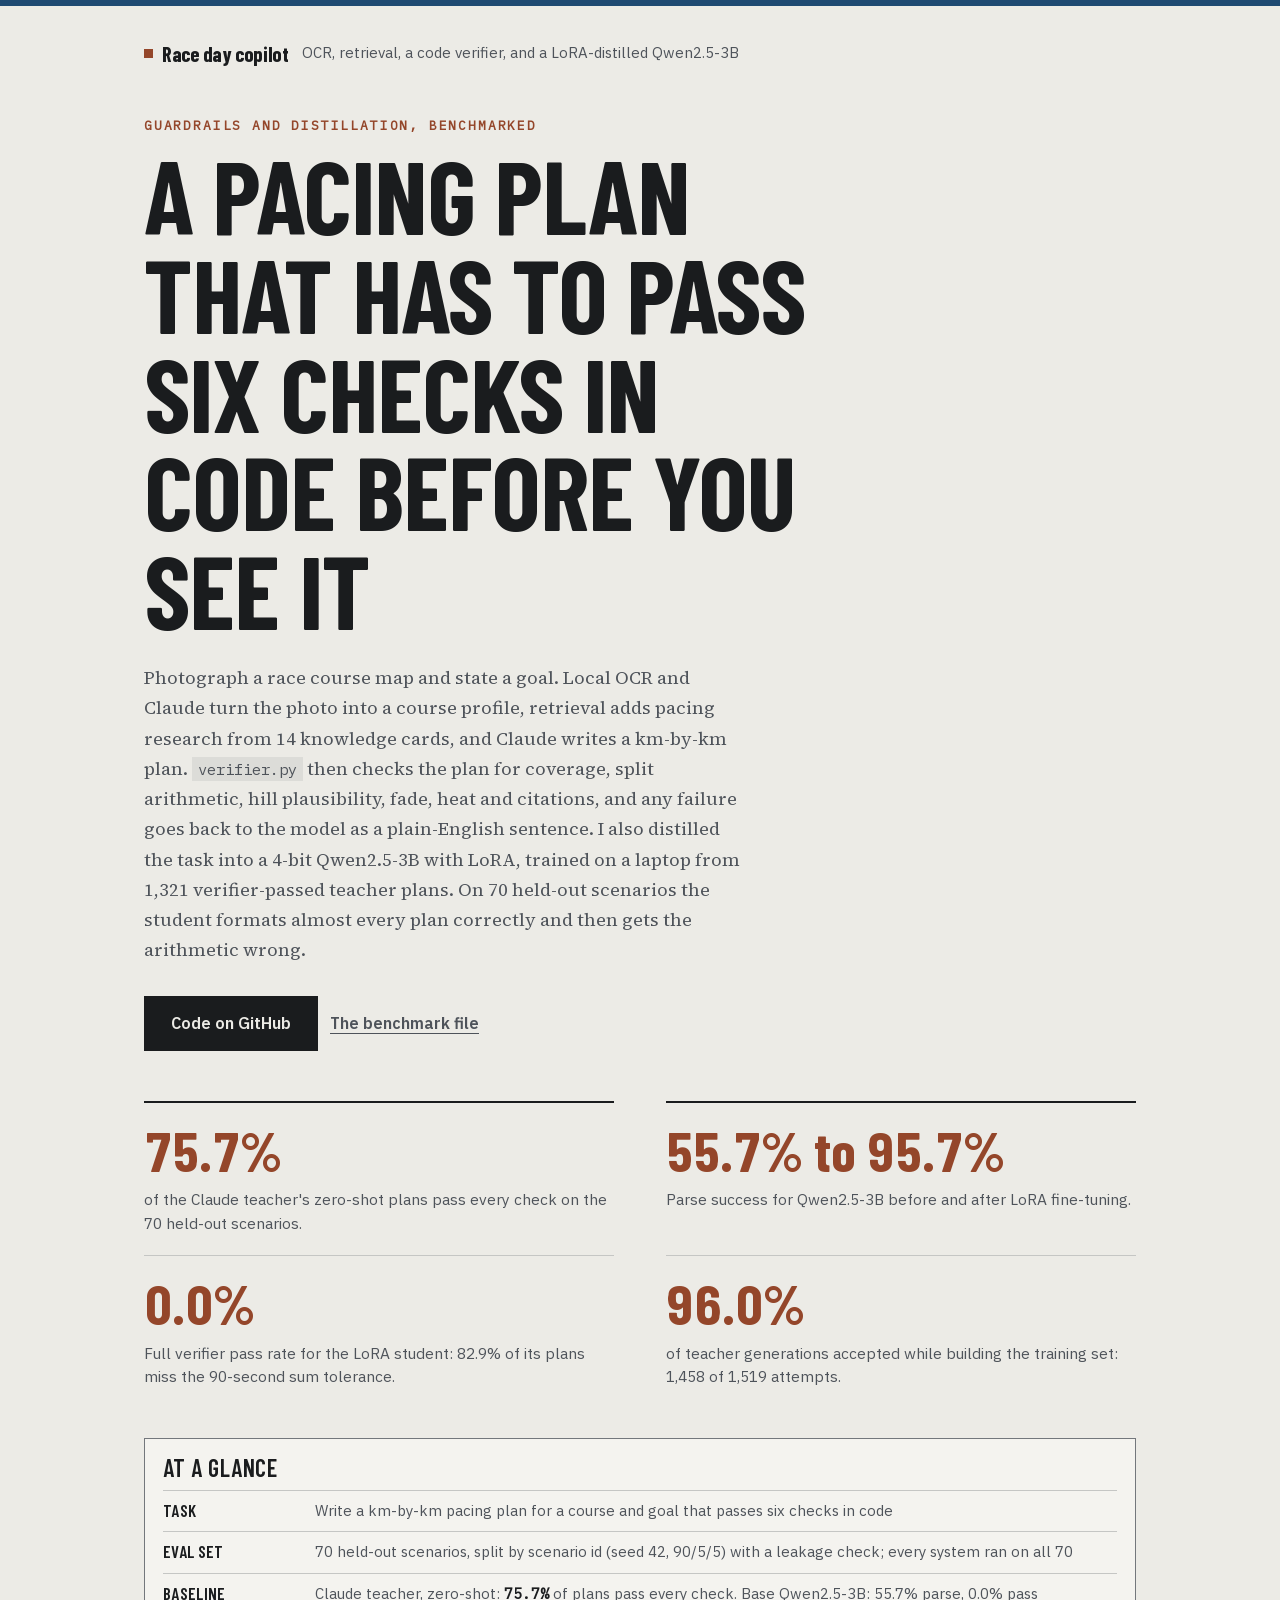
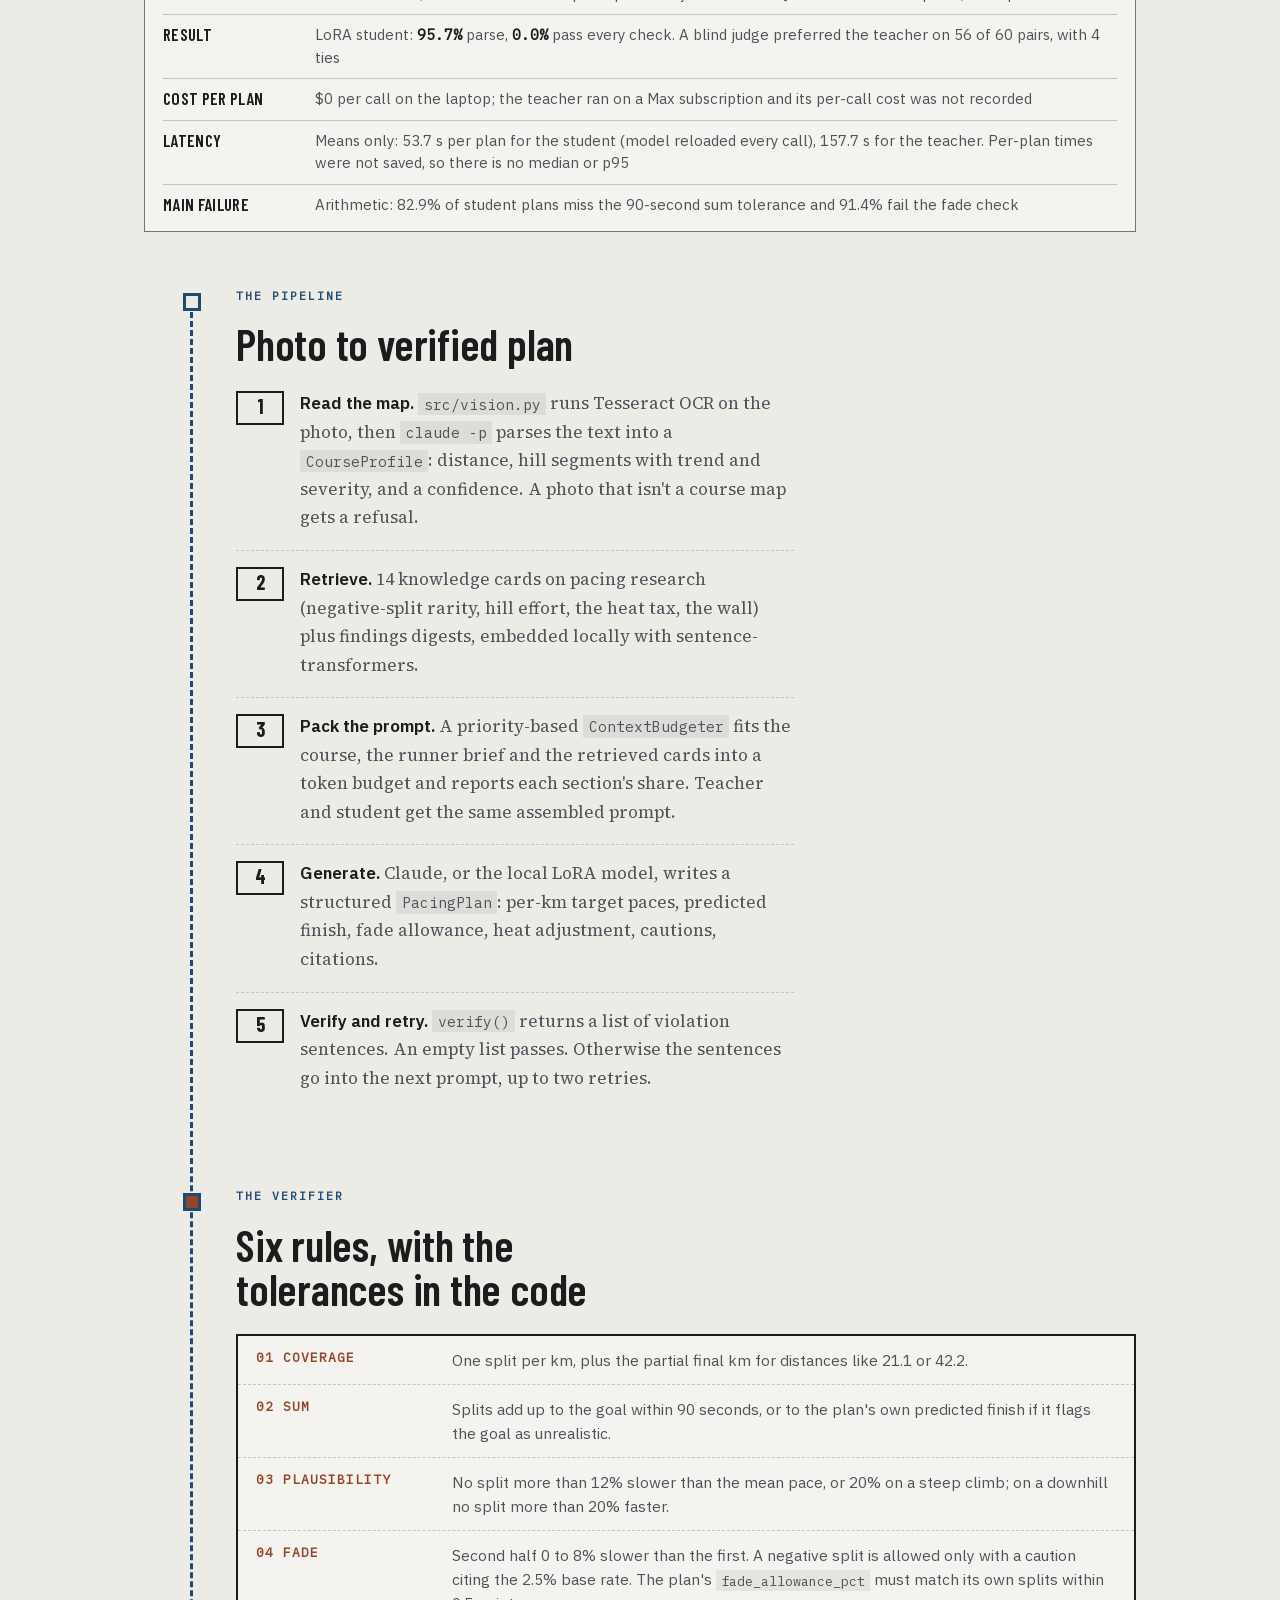
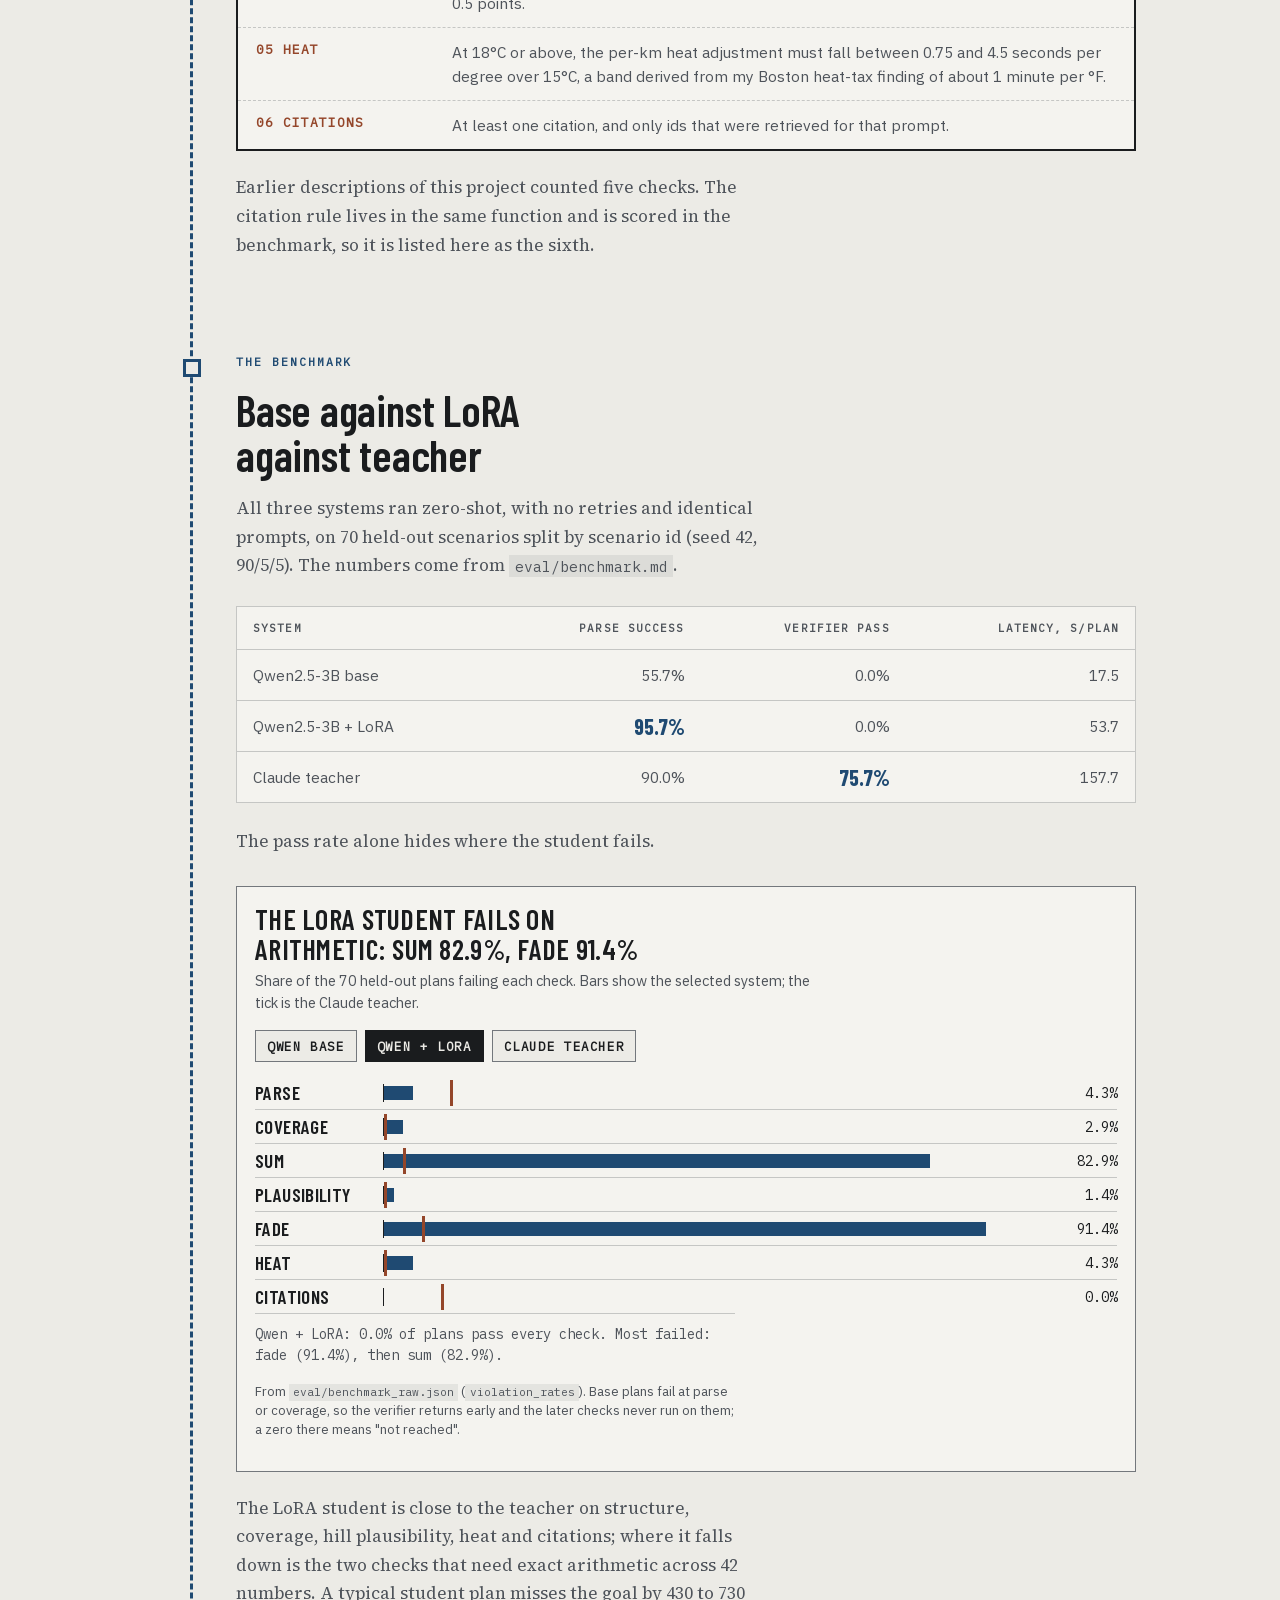
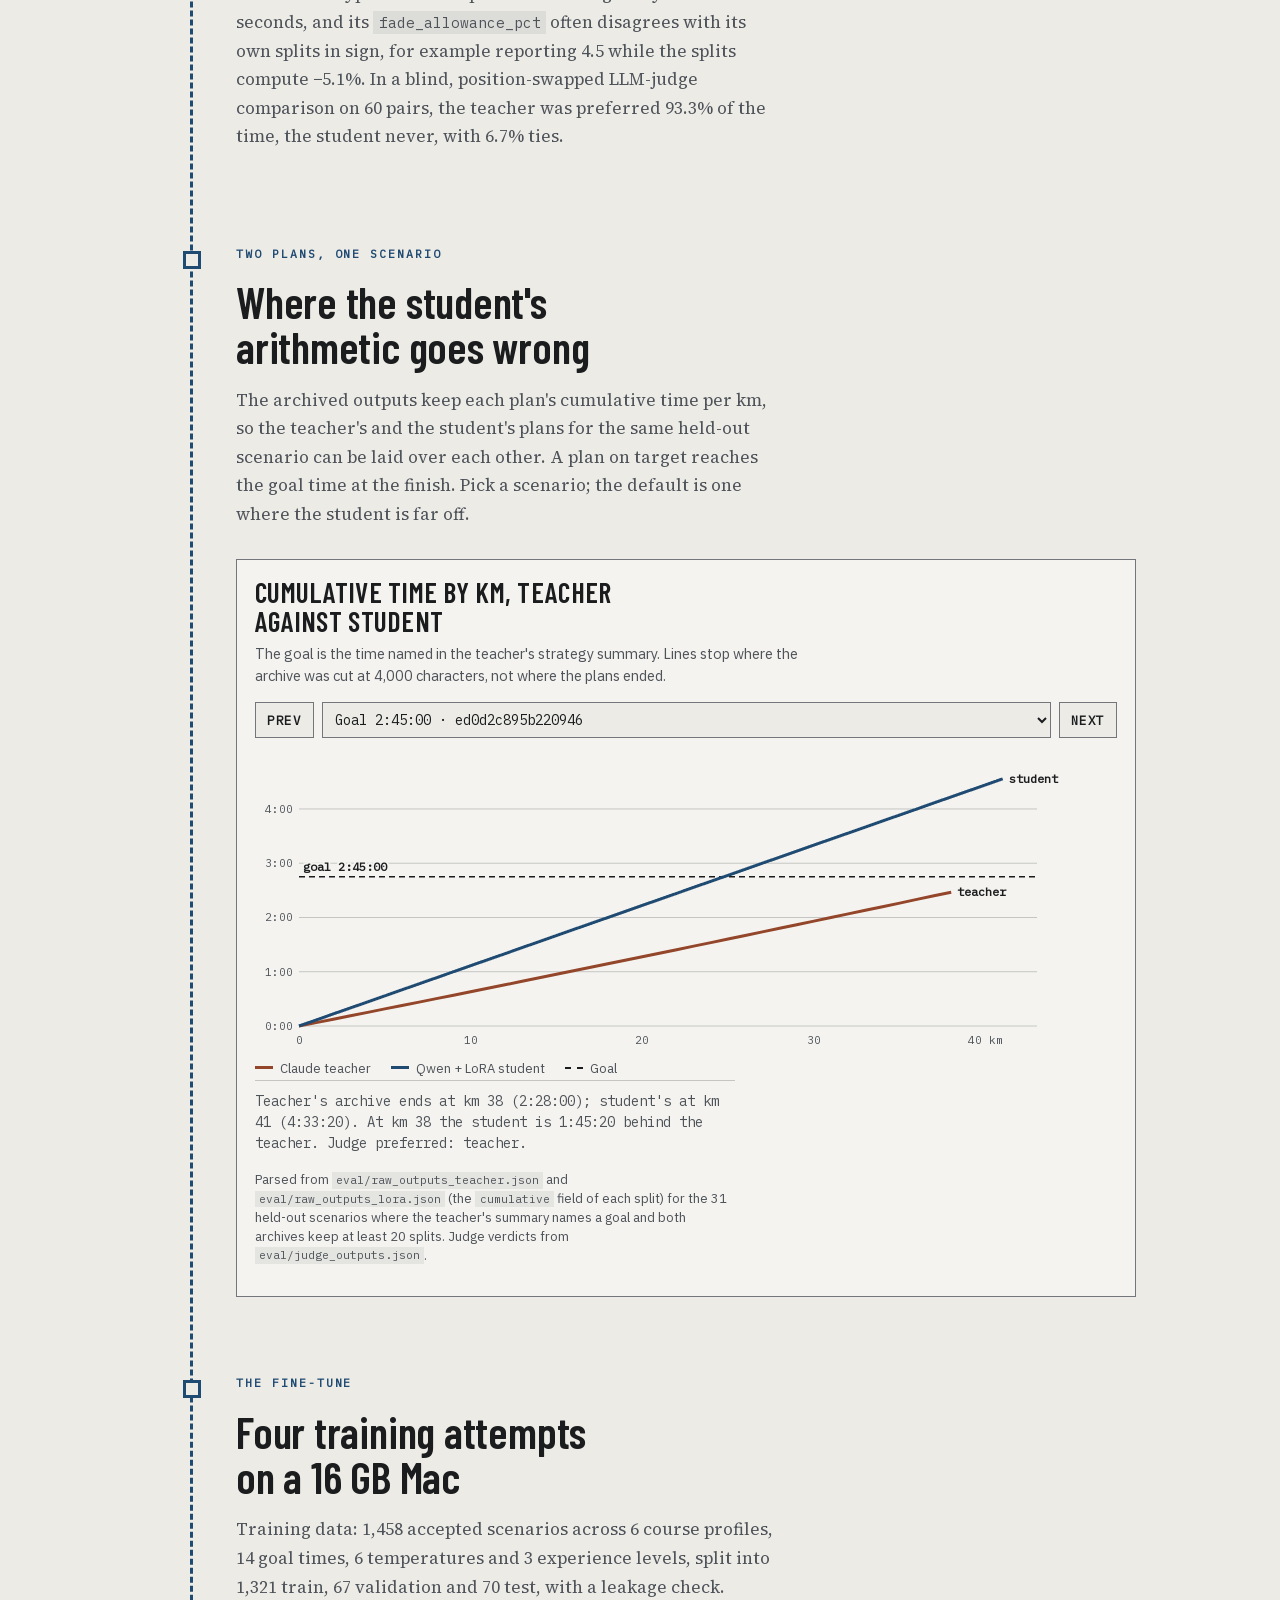
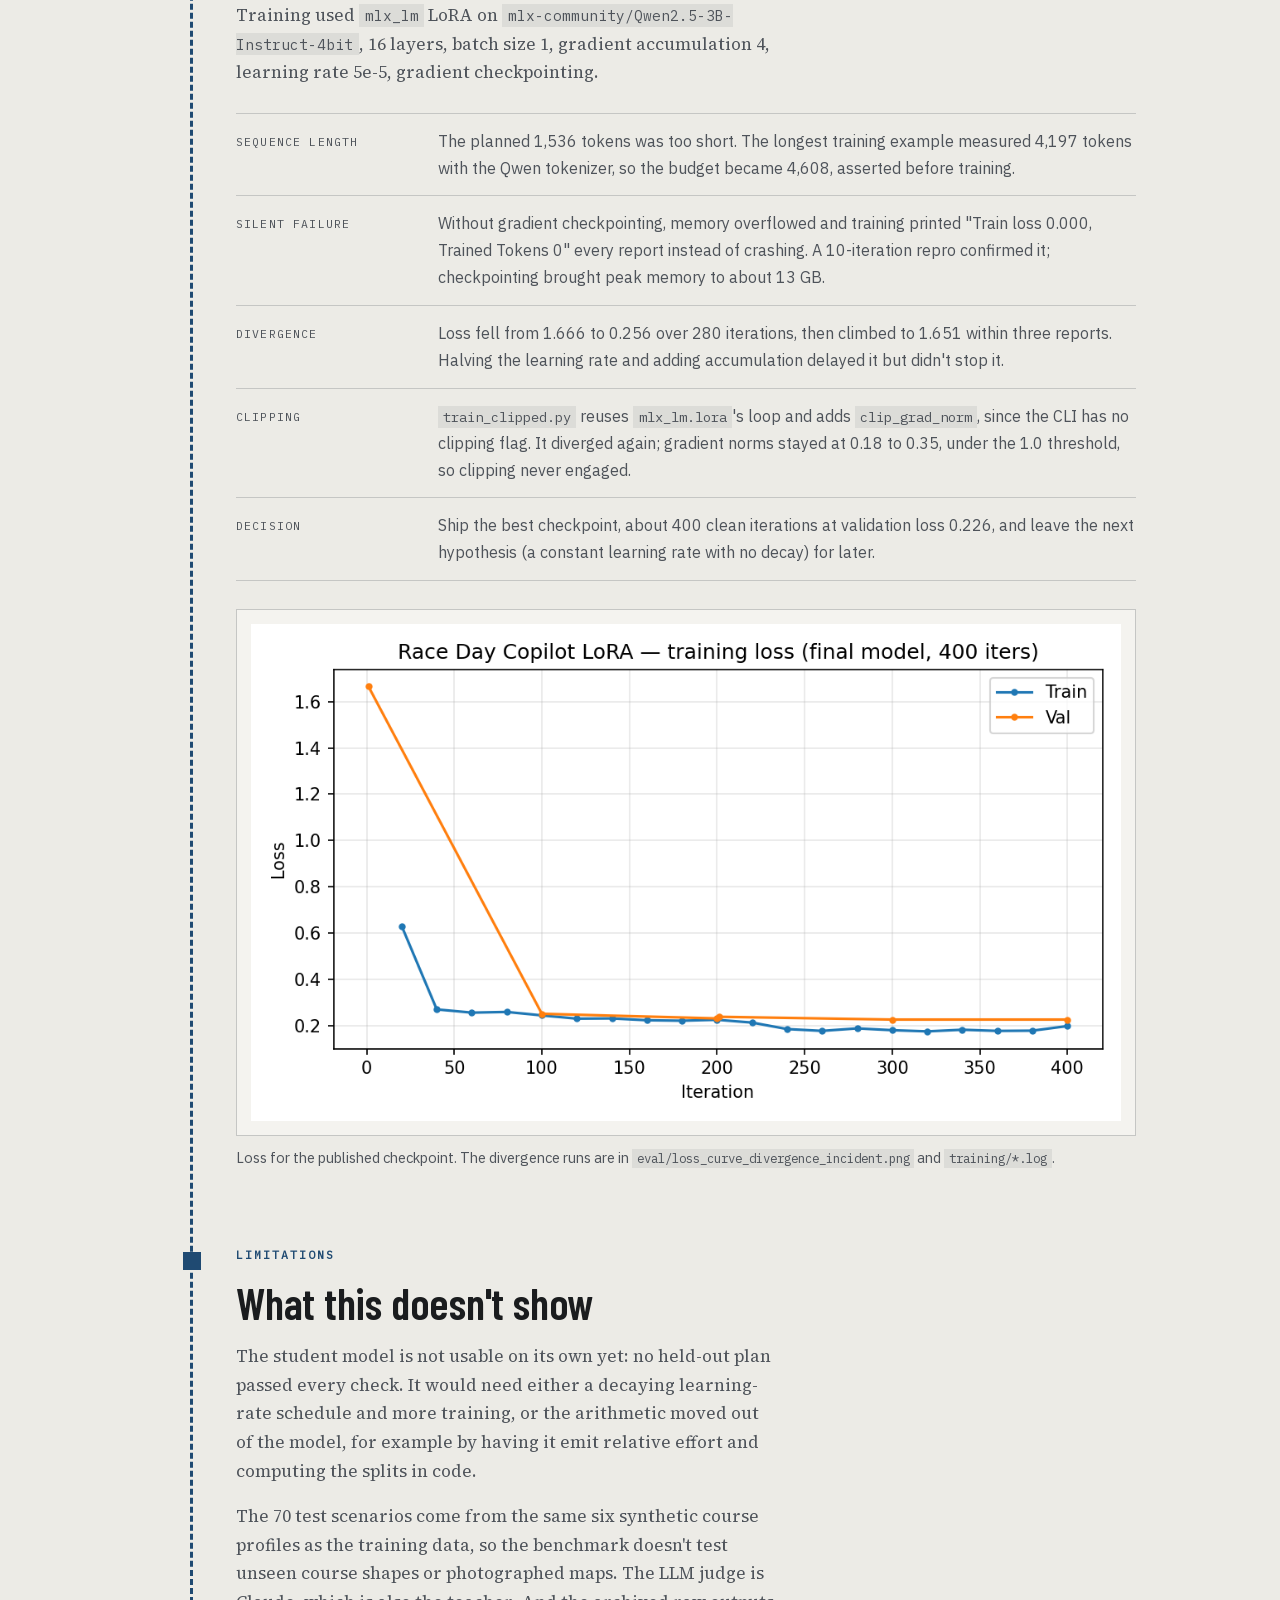
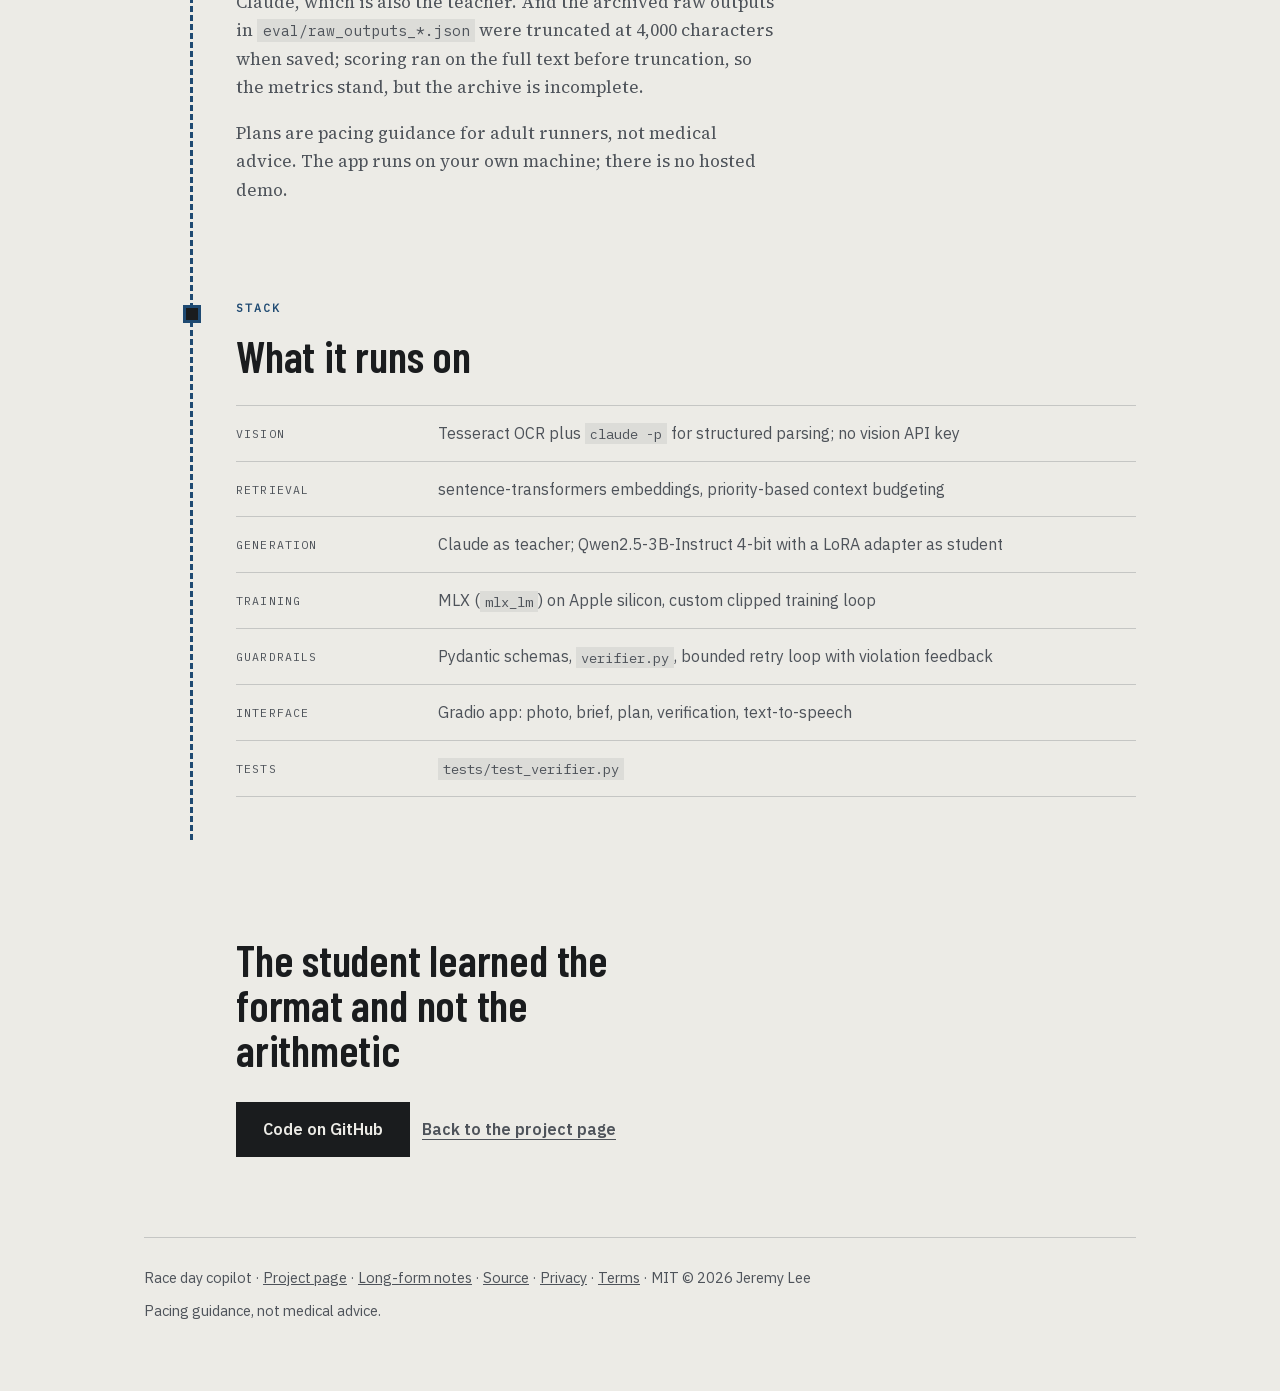
==== commit 6b1dd17c: "Add an at-a-glance block to the write-up Task, eval set, baseline, result, cost and mean latency fro" ====
--- a/overview/index.html
+++ b/overview/index.html
@@ -10,7 +10,11 @@
 <meta property="og:description" content="Teacher 75.7% verifier pass, LoRA student 0.0% with 95.7% parse success: a distillation benchmark broken down check by check." />
 <meta property="og:type" content="article" />
 <meta property="og:url" content="https://lyhjeremy.github.io/race-day-copilot/overview/" />
-<link href="" rel="stylesheet" />
+<meta property="og:image" content="https://lyhjeremy.github.io/race-day-copilot/og.png" />
+<meta property="og:image:width" content="1200" />
+<meta property="og:image:height" content="630" />
+<meta property="og:image:alt" content="Race day copilot" />
+<meta name="twitter:card" content="summary_large_image" />
 <style>
   :root {
     --paper: #ECEBE6;
@@ -295,6 +299,15 @@
   .lgd .l::before { border-top-color: var(--accent2); }
   .lgd .g::before { border-top: 2px dashed var(--ink); }
   @media (max-width: 520px) { .viz { padding: 14px 12px 12px; } .pick select { flex-basis: 100%; order: -1; } .pick button { flex: 1; } .ckrow { grid-template-columns: 6.2rem minmax(0, 1fr) 3.6rem; } .ckrow .nm { font-size: 17px; } }
+  /* At a glance */
+  .glance { margin-top: 30px; border: 1px solid var(--edge); background: var(--card); padding: 16px 18px 6px; font-family: var(--sans); }
+  .glance h2 { font: 600 clamp(20px, 2.2vw, 24px)/1.1 var(--display); text-transform: uppercase; letter-spacing: .02em; margin: 0 0 8px; max-width: none; }
+  .glance dl { margin: 0; }
+  .glance dl > div { display: grid; grid-template-columns: 8.5rem minmax(0, 1fr); gap: 2px 16px; padding: 9px 0; border-top: 1px solid var(--rule); }
+  .glance dt { font: 600 17px/1.25 var(--display); text-transform: uppercase; letter-spacing: .02em; color: var(--ink); }
+  .glance dd { margin: 0; font-size: 15px; line-height: 1.5; color: var(--ink2); }
+  .glance dd b { color: var(--ink); font-family: var(--mono); font-weight: 600; }
+  @media (max-width: 560px) { .glance { padding: 14px 12px 6px; } .glance dl > div { grid-template-columns: 1fr; } }
 </style>
 
 <div class="wrap">
@@ -342,6 +355,19 @@
         <p>of teacher generations accepted while building the training set: 1,458 of 1,519 attempts.</p>
       </div>
     </div>
+
+    <section class="glance" aria-labelledby="glance-h">
+      <h2 id="glance-h">At a glance</h2>
+      <dl>
+        <div><dt>Task</dt><dd>Write a km-by-km pacing plan for a course and goal that passes six checks in code</dd></div>
+        <div><dt>Eval set</dt><dd>70 held-out scenarios, split by scenario id (seed 42, 90/5/5) with a leakage check; every system ran on all 70</dd></div>
+        <div><dt>Baseline</dt><dd>Claude teacher, zero-shot: <b>75.7%</b> of plans pass every check. Base Qwen2.5-3B: 55.7% parse, 0.0% pass</dd></div>
+        <div><dt>Result</dt><dd>LoRA student: <b>95.7%</b> parse, <b>0.0%</b> pass every check. A blind judge preferred the teacher on 56 of 60 pairs, with 4 ties</dd></div>
+        <div><dt>Cost per plan</dt><dd>$0 per call on the laptop; the teacher ran on a Max subscription and its per-call cost was not recorded</dd></div>
+        <div><dt>Latency</dt><dd>Means only: 53.7 s per plan for the student (model reloaded every call), 157.7 s for the teacher. Per-plan times were not saved, so there is no median or p95</dd></div>
+        <div><dt>Main failure</dt><dd>Arithmetic: 82.9% of student plans miss the 90-second sum tolerance and 91.4% fail the fade check</dd></div>
+      </dl>
+    </section>
   </section>
 </div>
 
@@ -467,7 +493,7 @@
     </dl>
     <figure>
       <div class="plate">
-        <img src="../eval/loss_curve.png" loading="lazy"
+        <img width="1050" height="600" src="../eval/loss_curve.png" loading="lazy"
           alt="Training and validation loss for the published LoRA model over 400 iterations; validation loss falls from about 1.67 to about 0.23 by iteration 100 and stays flat." />
       </div>
       <figcaption>Loss for the published checkpoint. The divergence runs are in <code>eval/loss_curve_divergence_incident.png</code> and <code>training/*.log</code>.</figcaption>
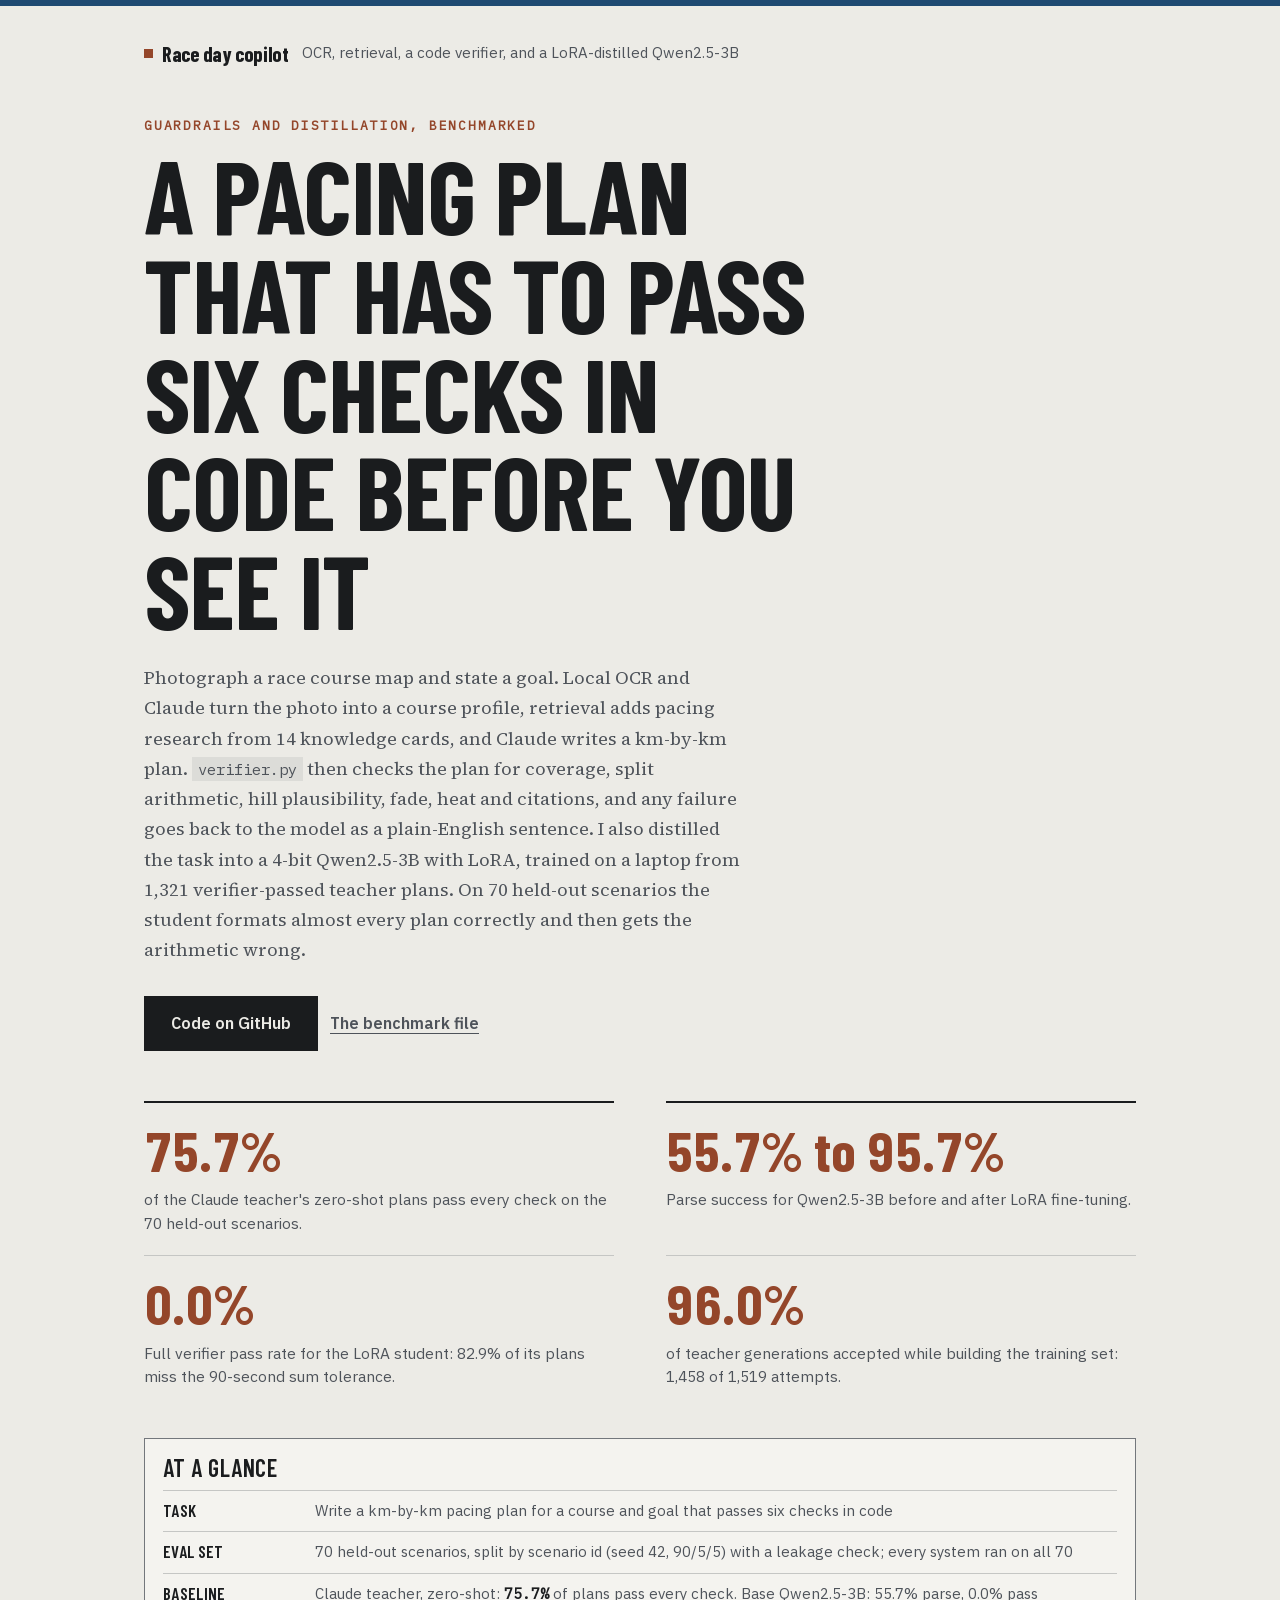
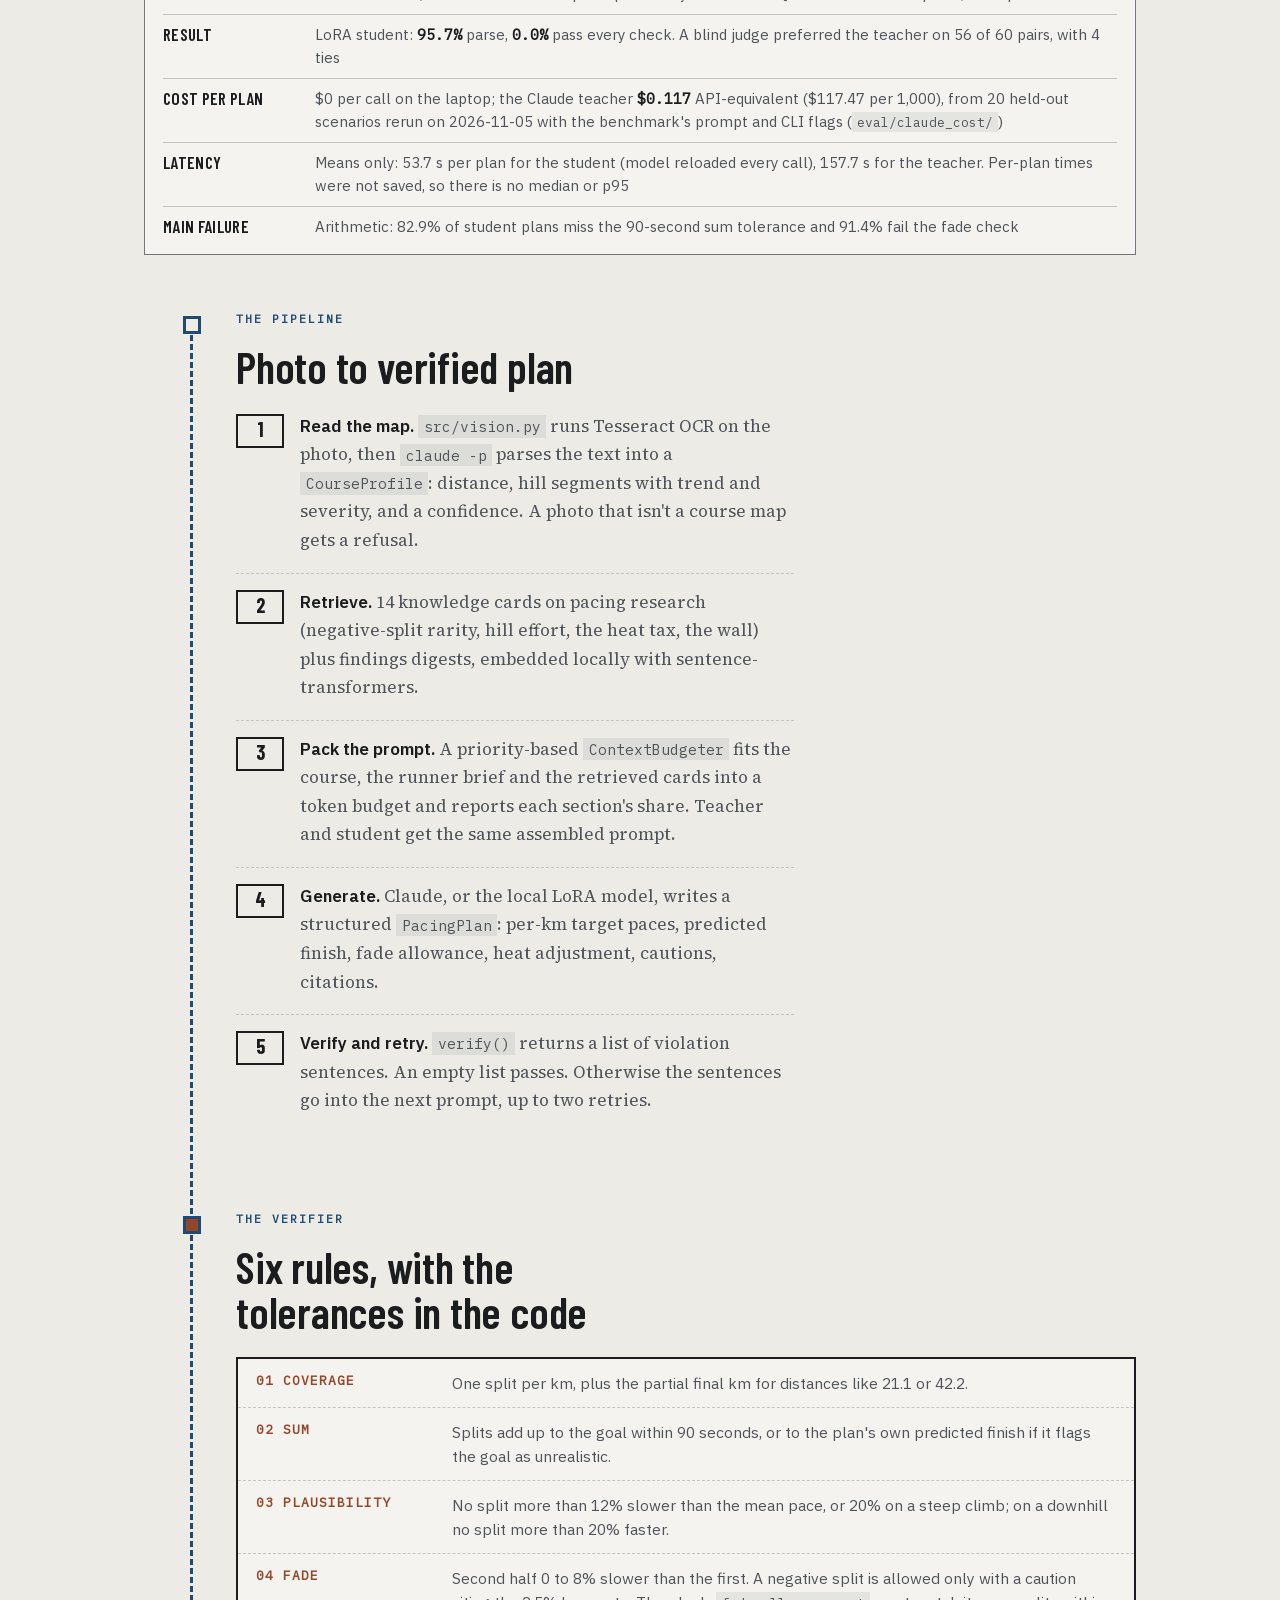
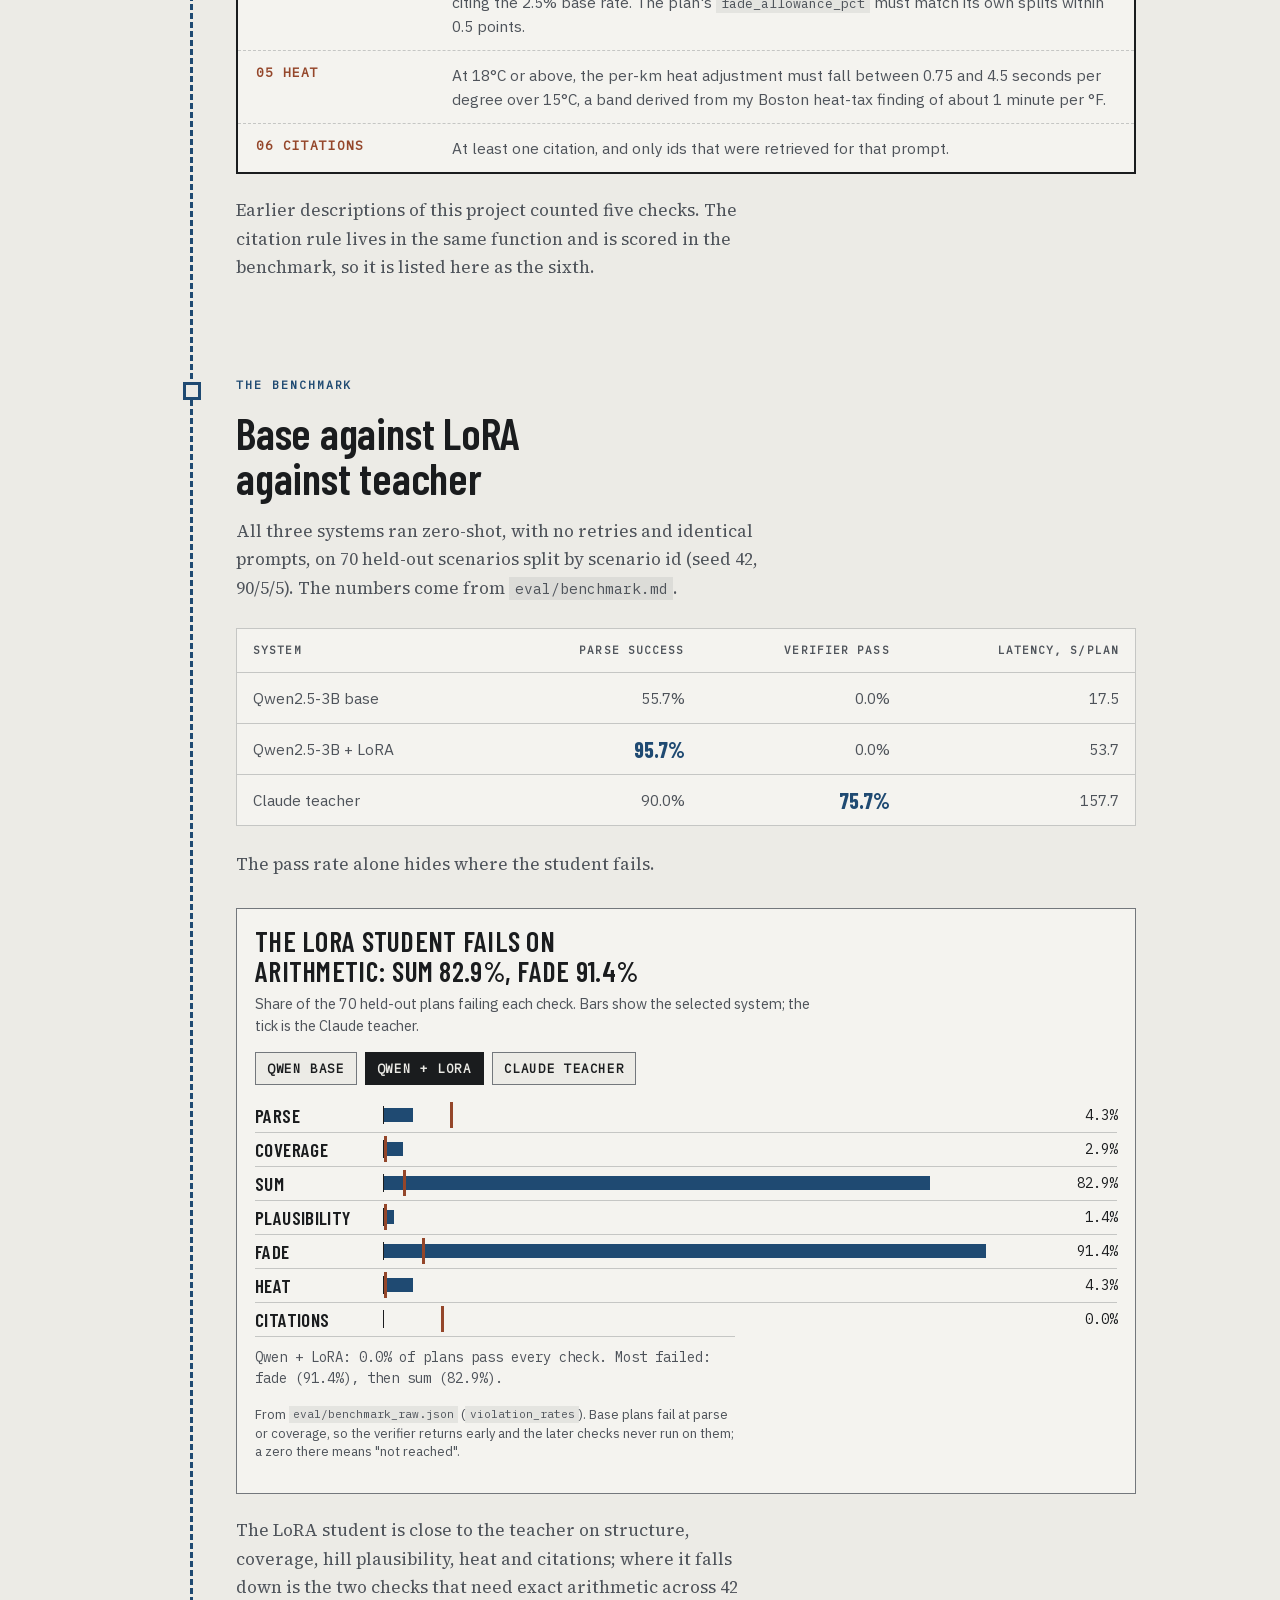
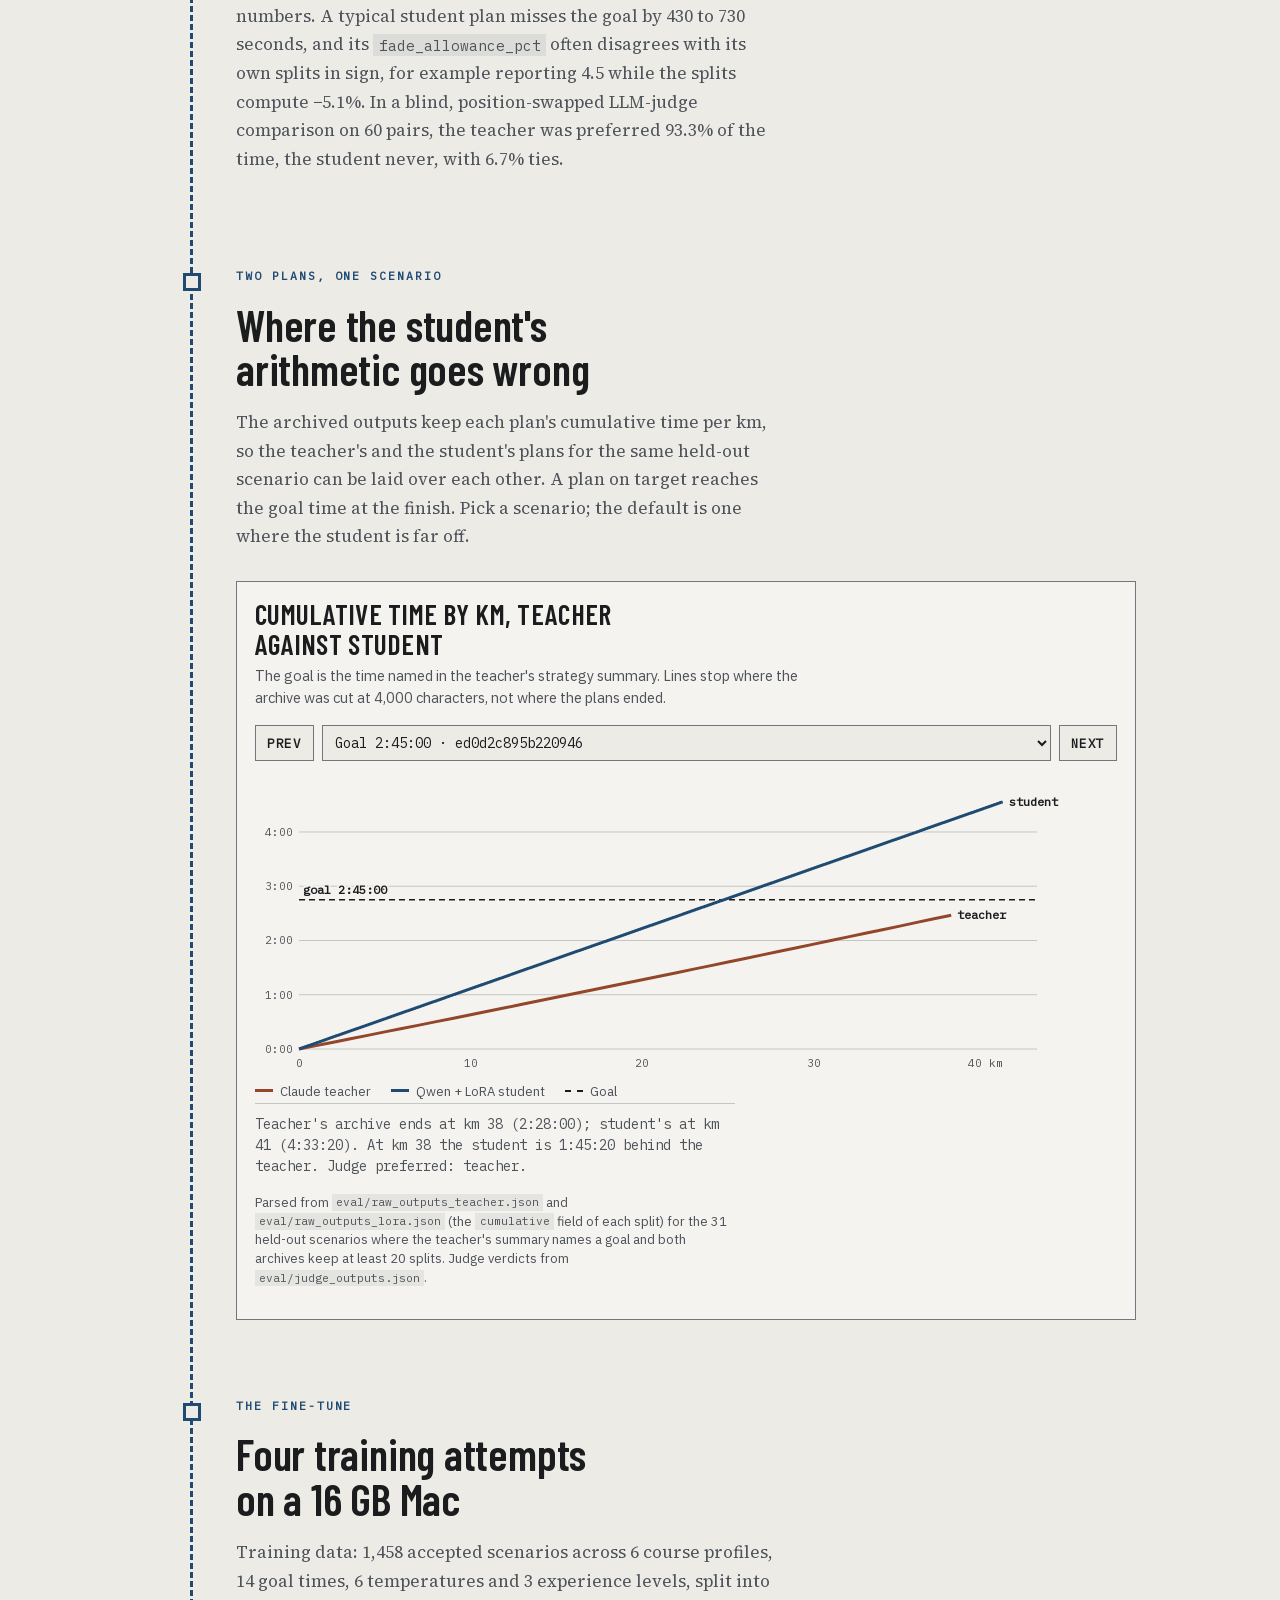
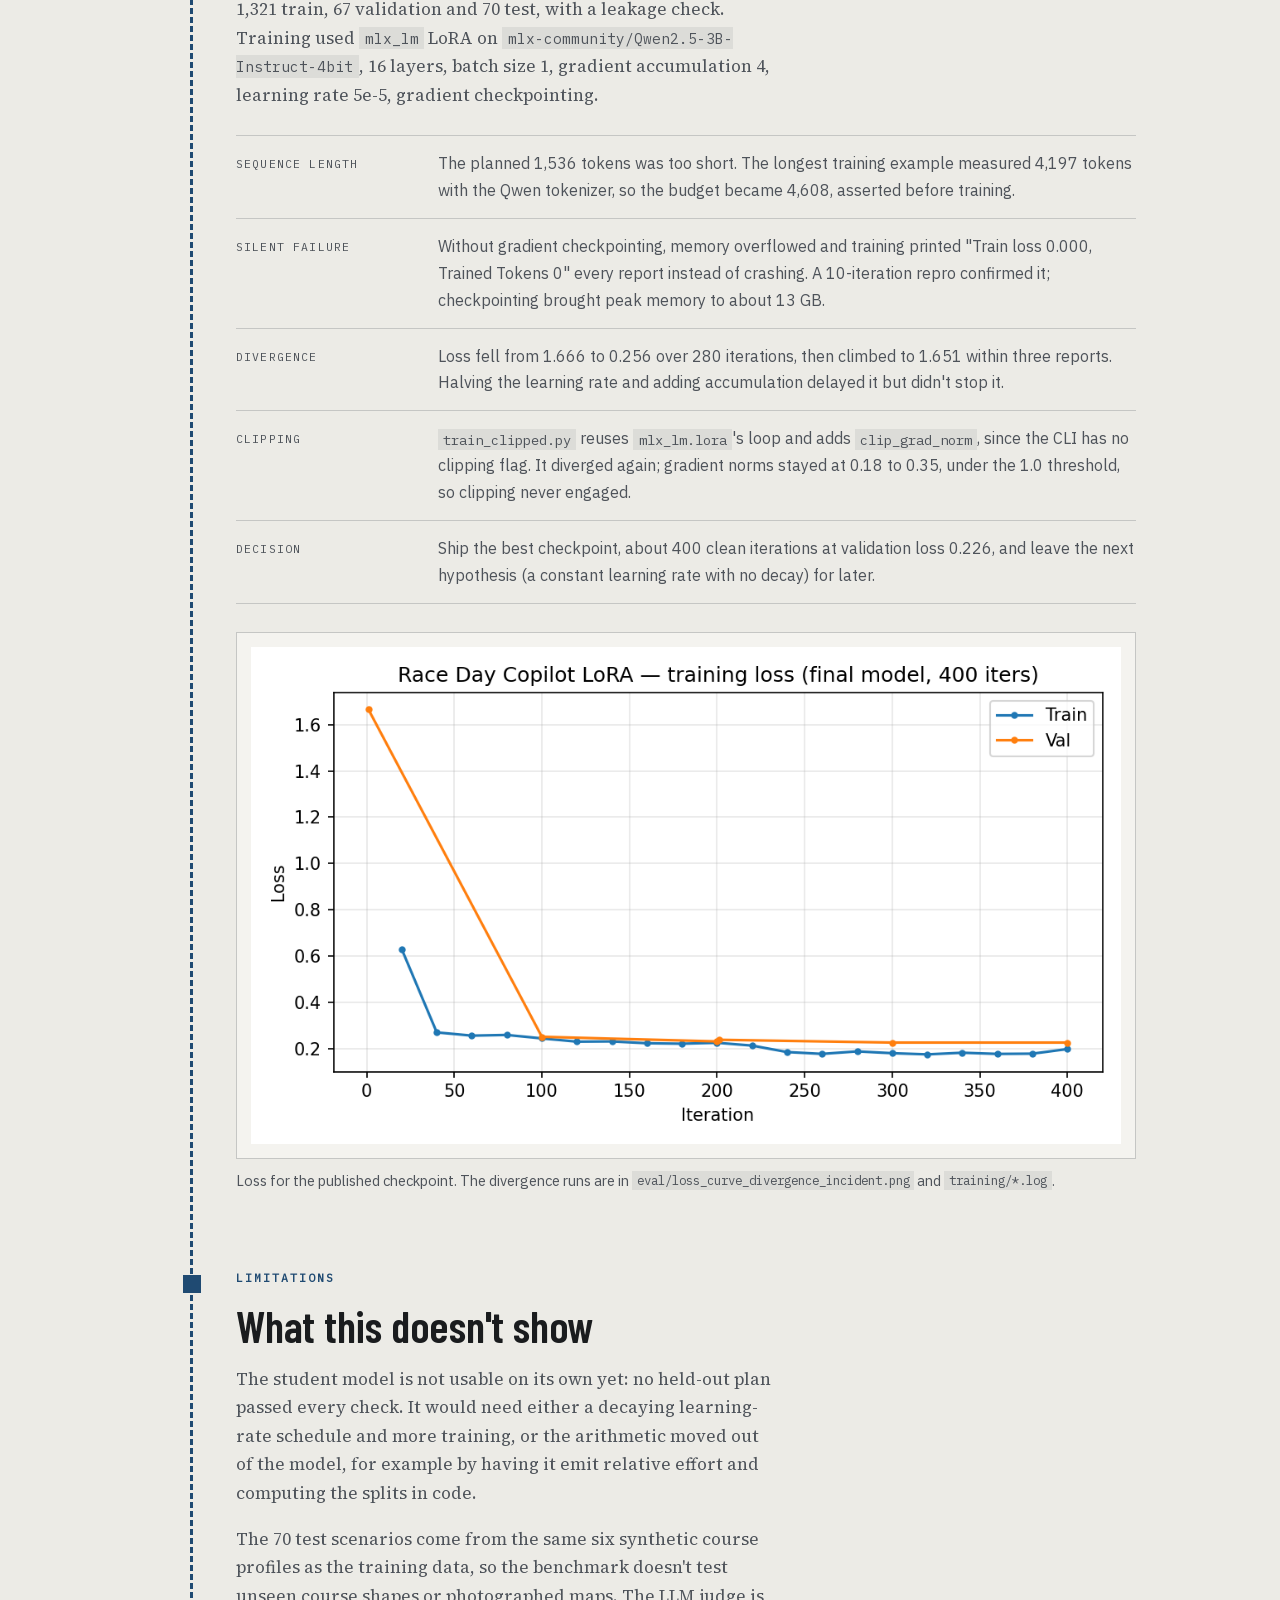
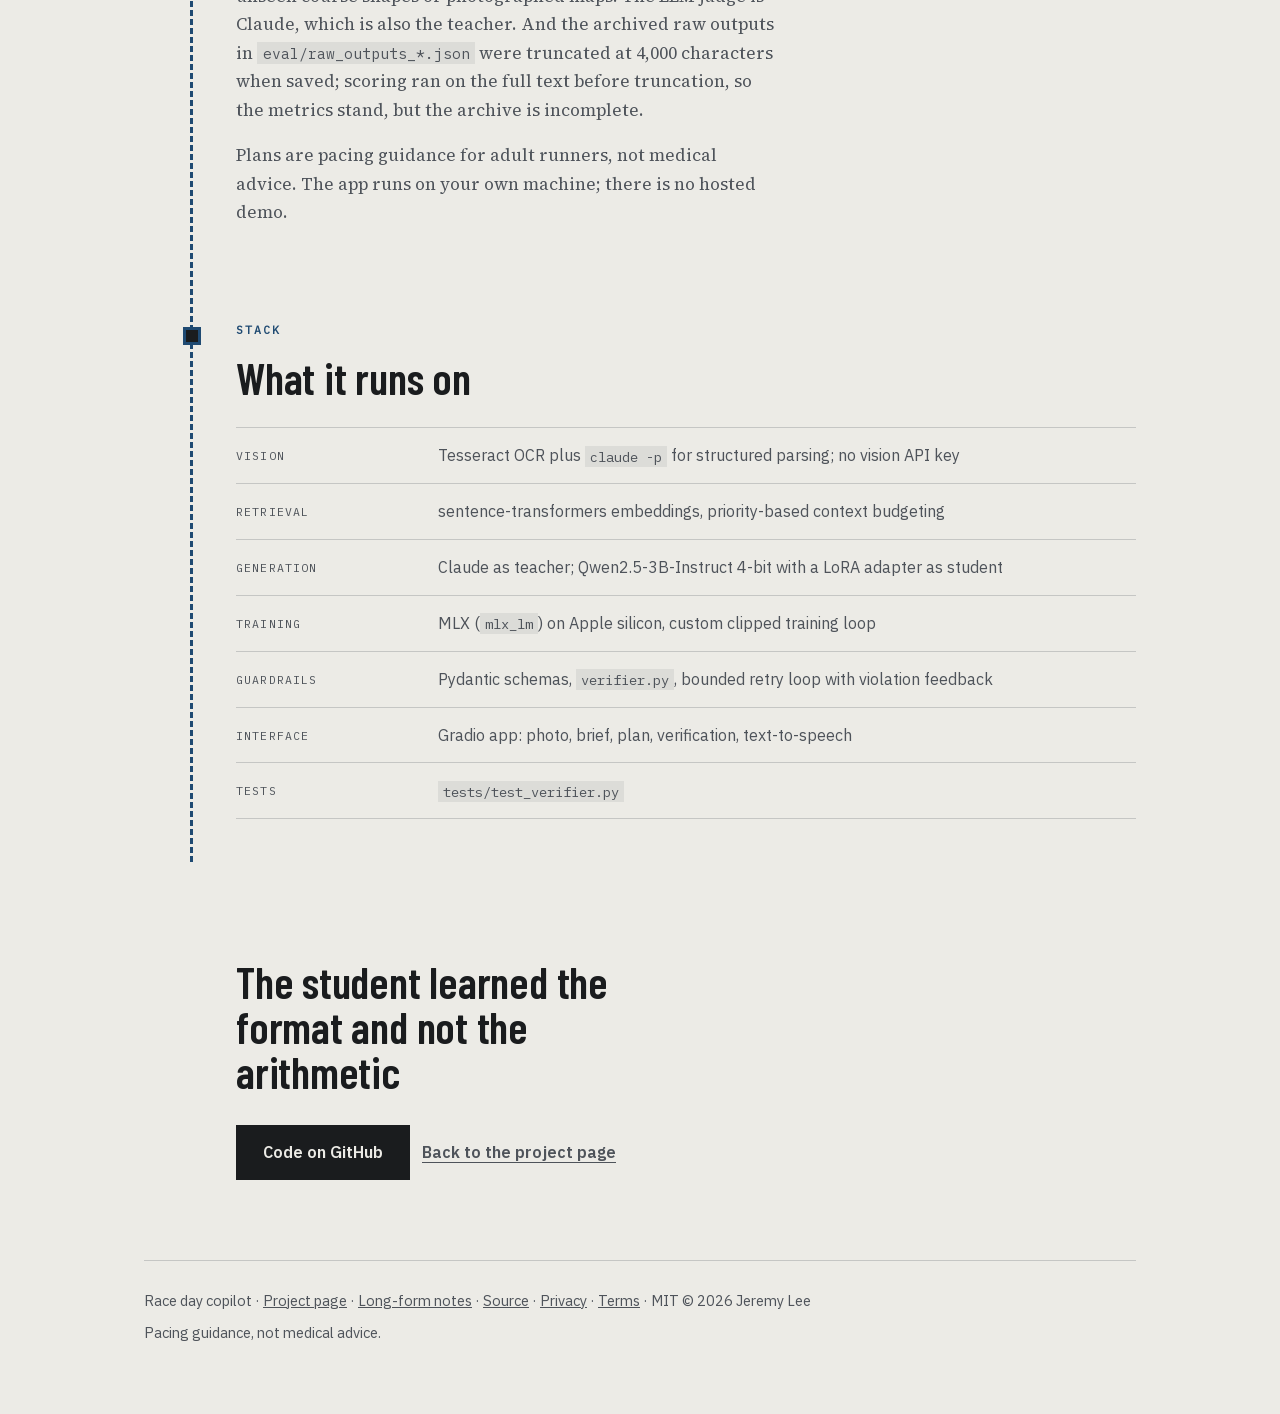
==== commit b76fbf74: "Measure the Claude teacher's API-equivalent cost per plan Rerun the first 20 held-out scenarios with" ====
--- a/overview/index.html
+++ b/overview/index.html
@@ -363,7 +363,7 @@
         <div><dt>Eval set</dt><dd>70 held-out scenarios, split by scenario id (seed 42, 90/5/5) with a leakage check; every system ran on all 70</dd></div>
         <div><dt>Baseline</dt><dd>Claude teacher, zero-shot: <b>75.7%</b> of plans pass every check. Base Qwen2.5-3B: 55.7% parse, 0.0% pass</dd></div>
         <div><dt>Result</dt><dd>LoRA student: <b>95.7%</b> parse, <b>0.0%</b> pass every check. A blind judge preferred the teacher on 56 of 60 pairs, with 4 ties</dd></div>
-        <div><dt>Cost per plan</dt><dd>$0 per call on the laptop; the teacher ran on a Max subscription and its per-call cost was not recorded</dd></div>
+        <div><dt>Cost per plan</dt><dd>$0 per call on the laptop; the Claude teacher <b>$0.117</b> API-equivalent ($117.47 per 1,000), from 20 held-out scenarios rerun on 2026-11-05 with the benchmark's prompt and CLI flags (<code>eval/claude_cost/</code>)</dd></div>
         <div><dt>Latency</dt><dd>Means only: 53.7 s per plan for the student (model reloaded every call), 157.7 s for the teacher. Per-plan times were not saved, so there is no median or p95</dd></div>
         <div><dt>Main failure</dt><dd>Arithmetic: 82.9% of student plans miss the 90-second sum tolerance and 91.4% fail the fade check</dd></div>
       </dl>
